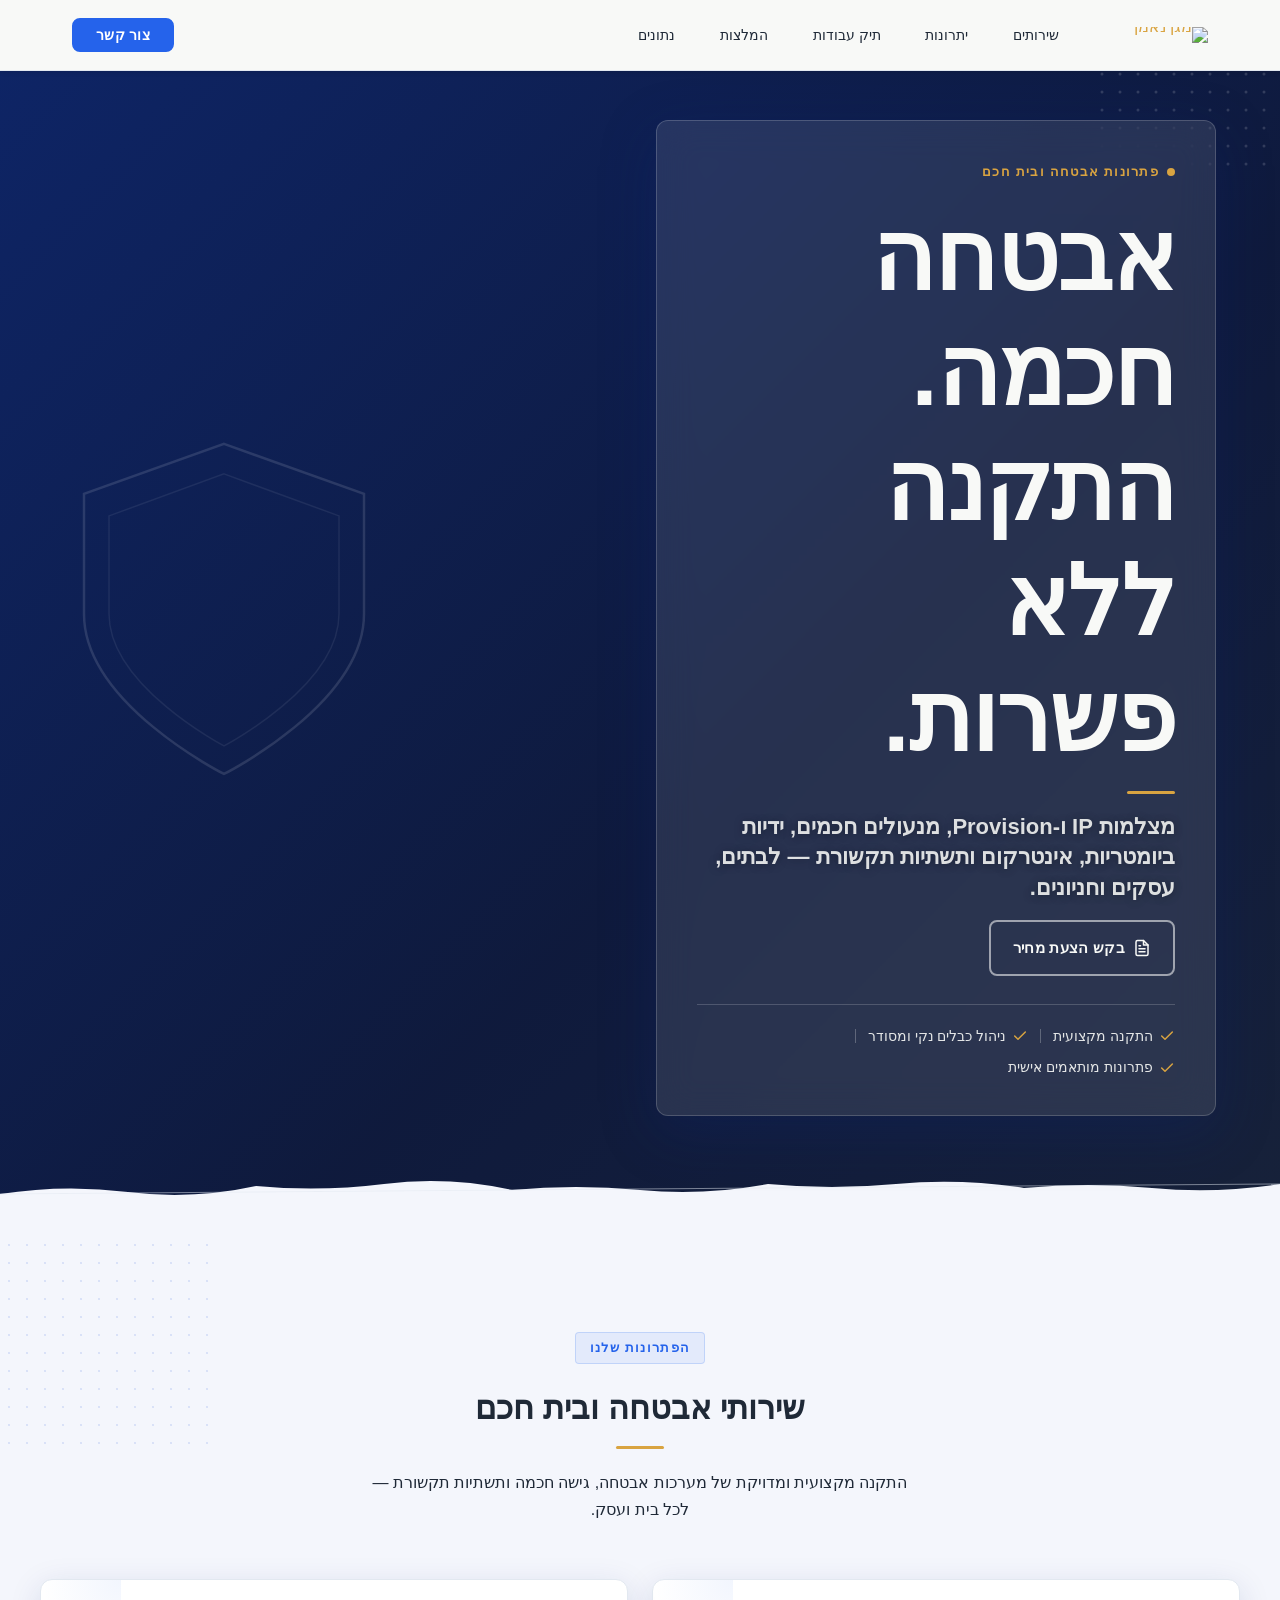
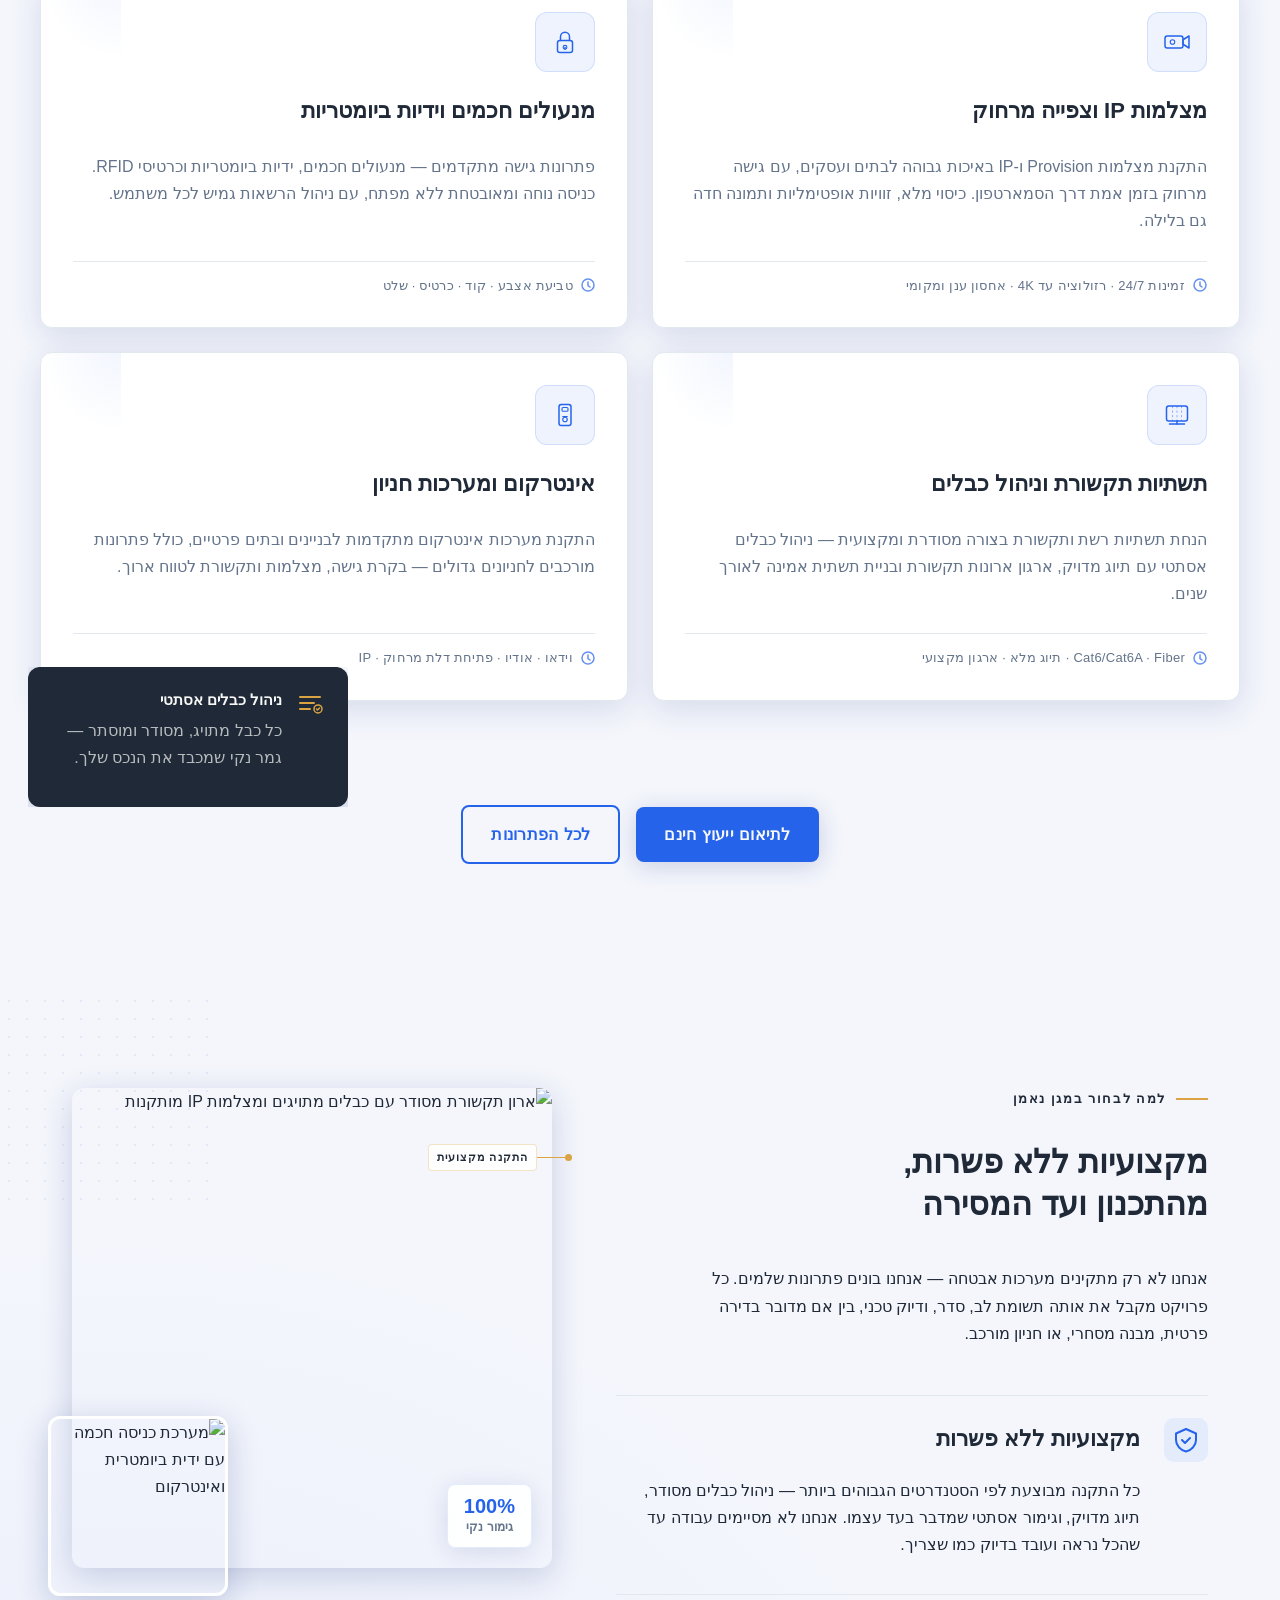
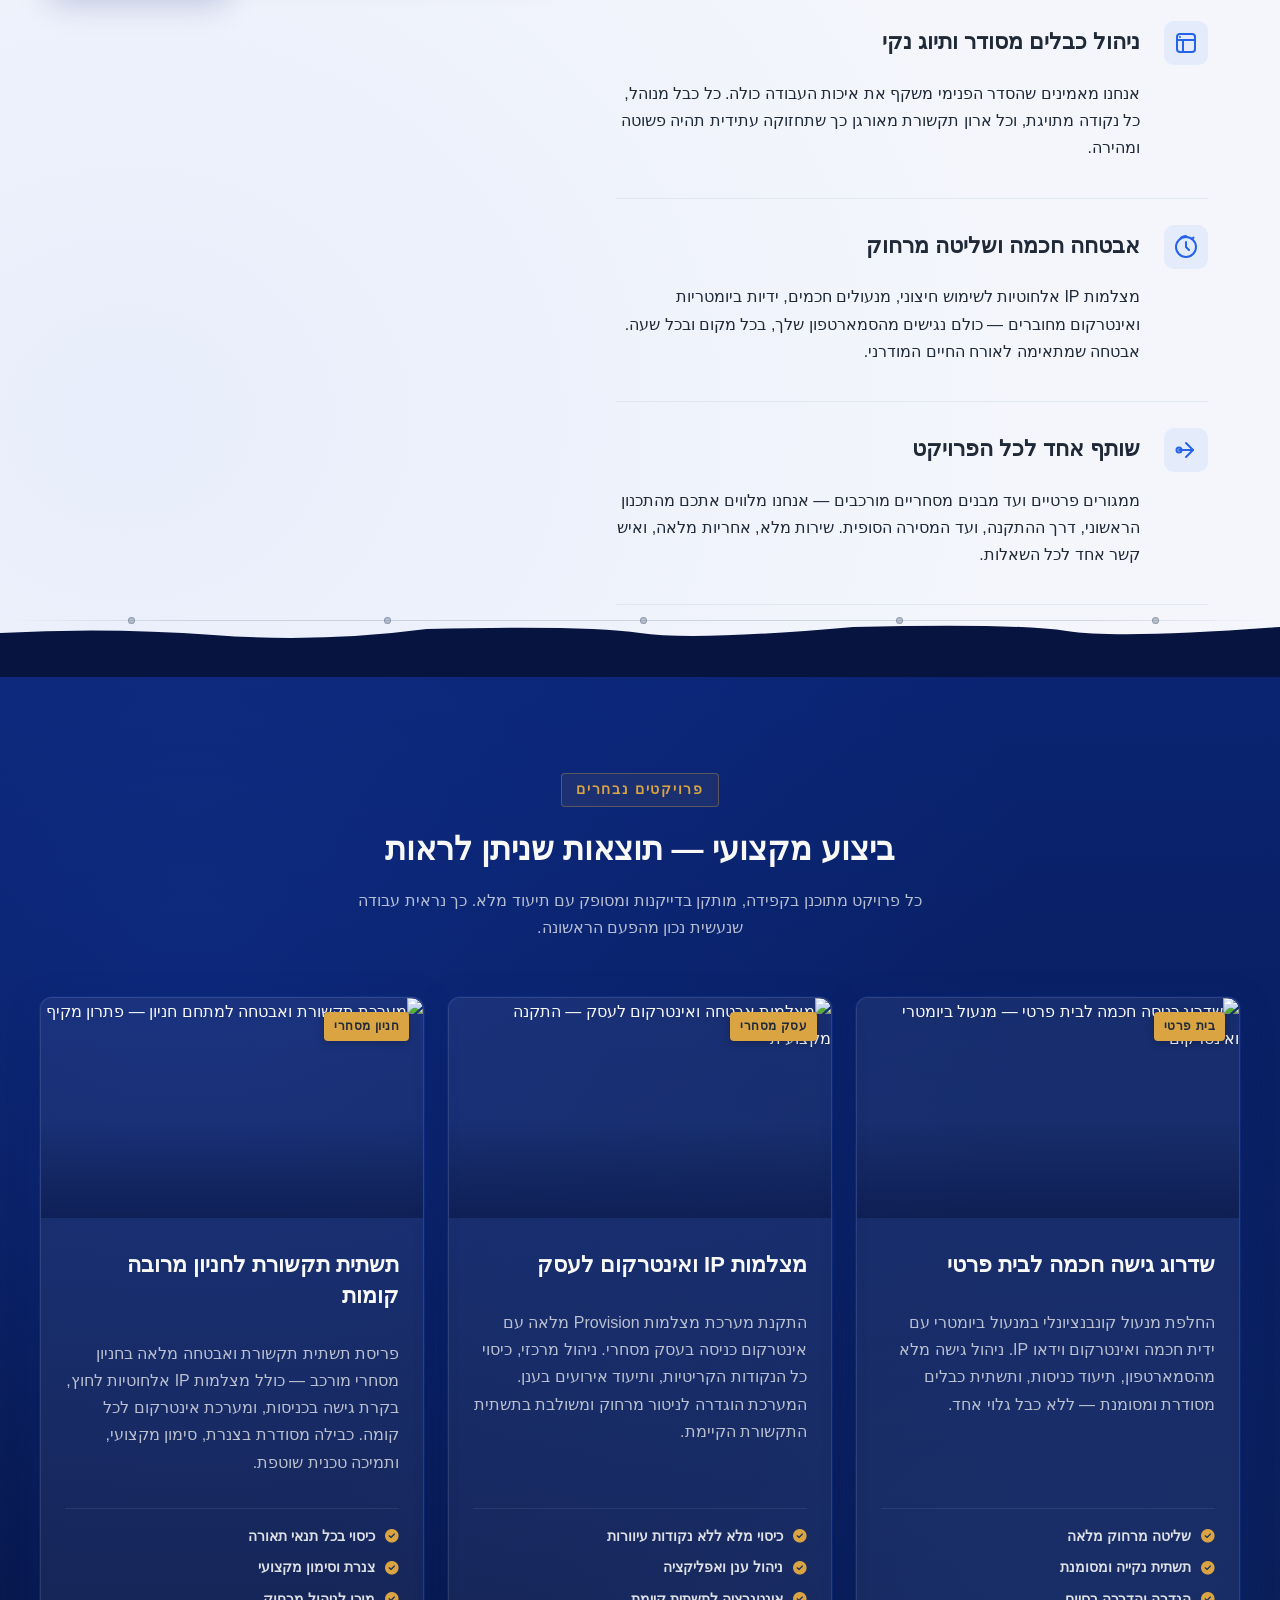
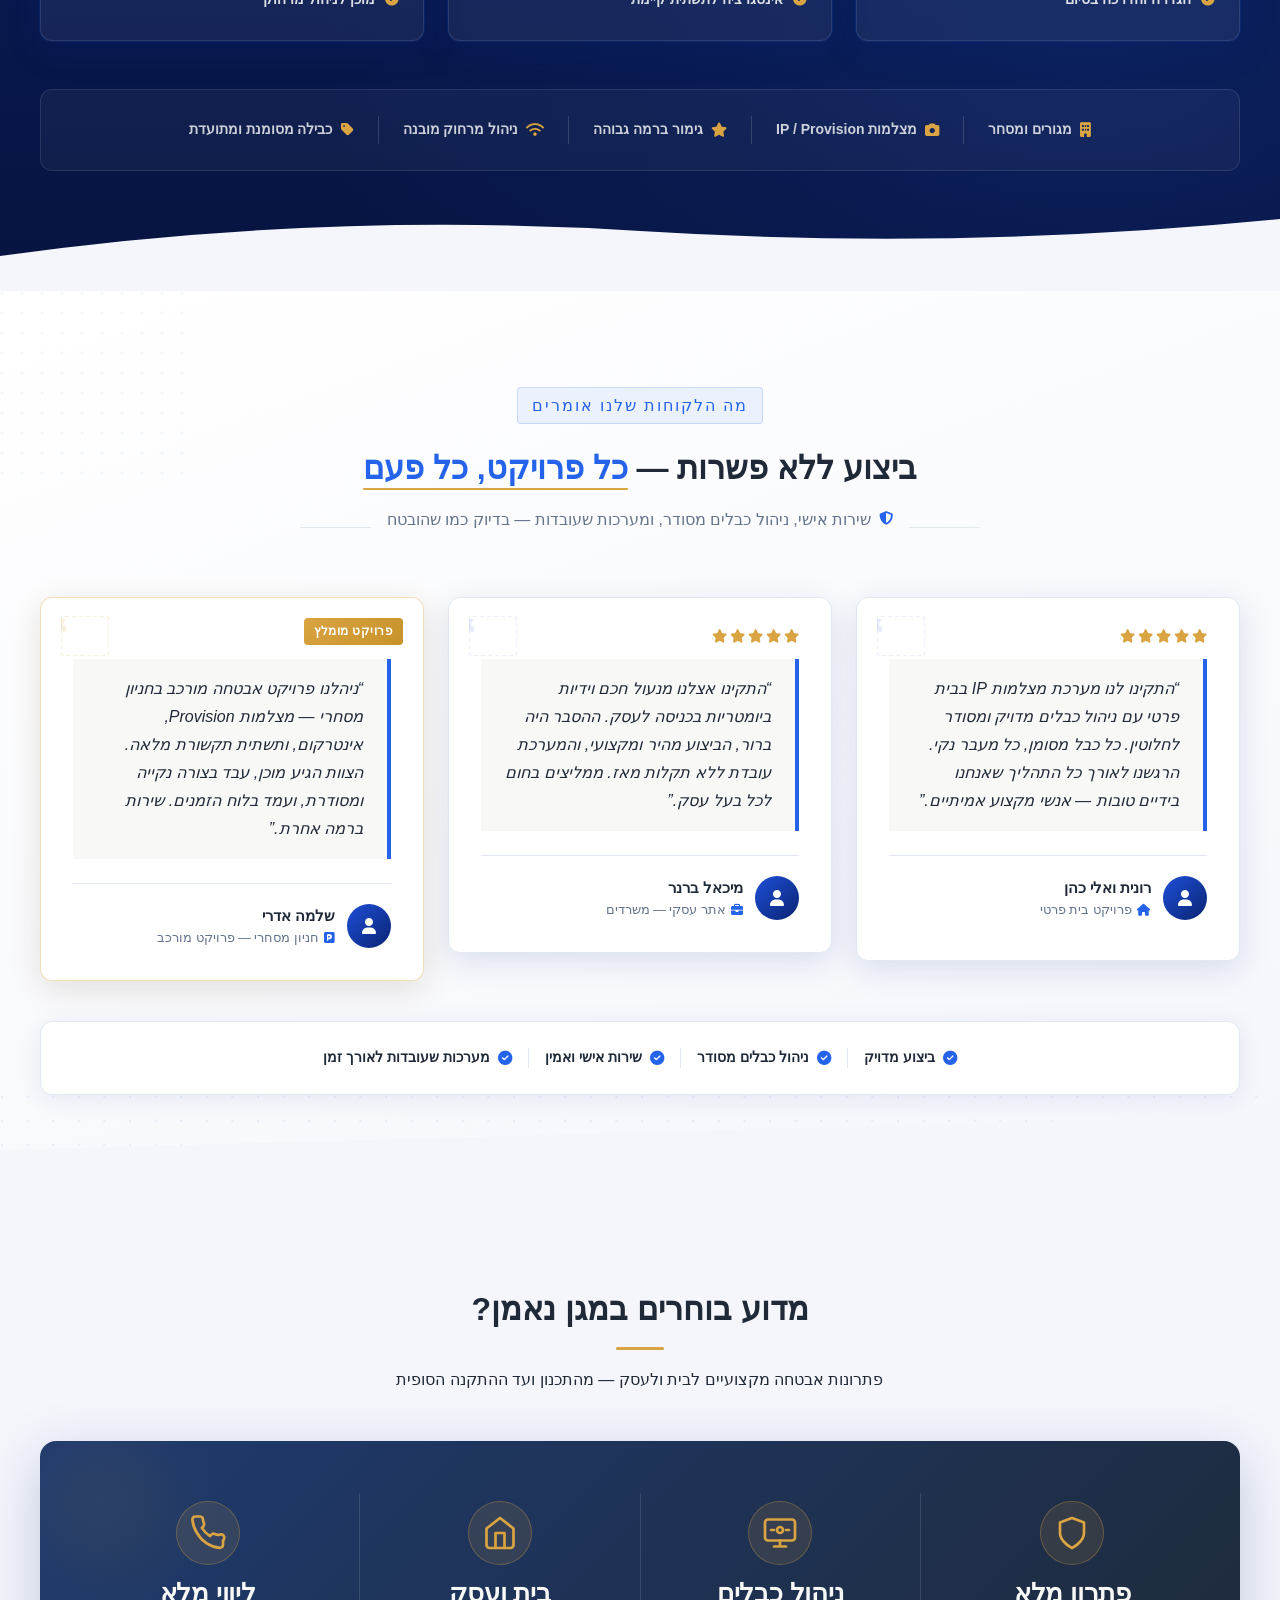
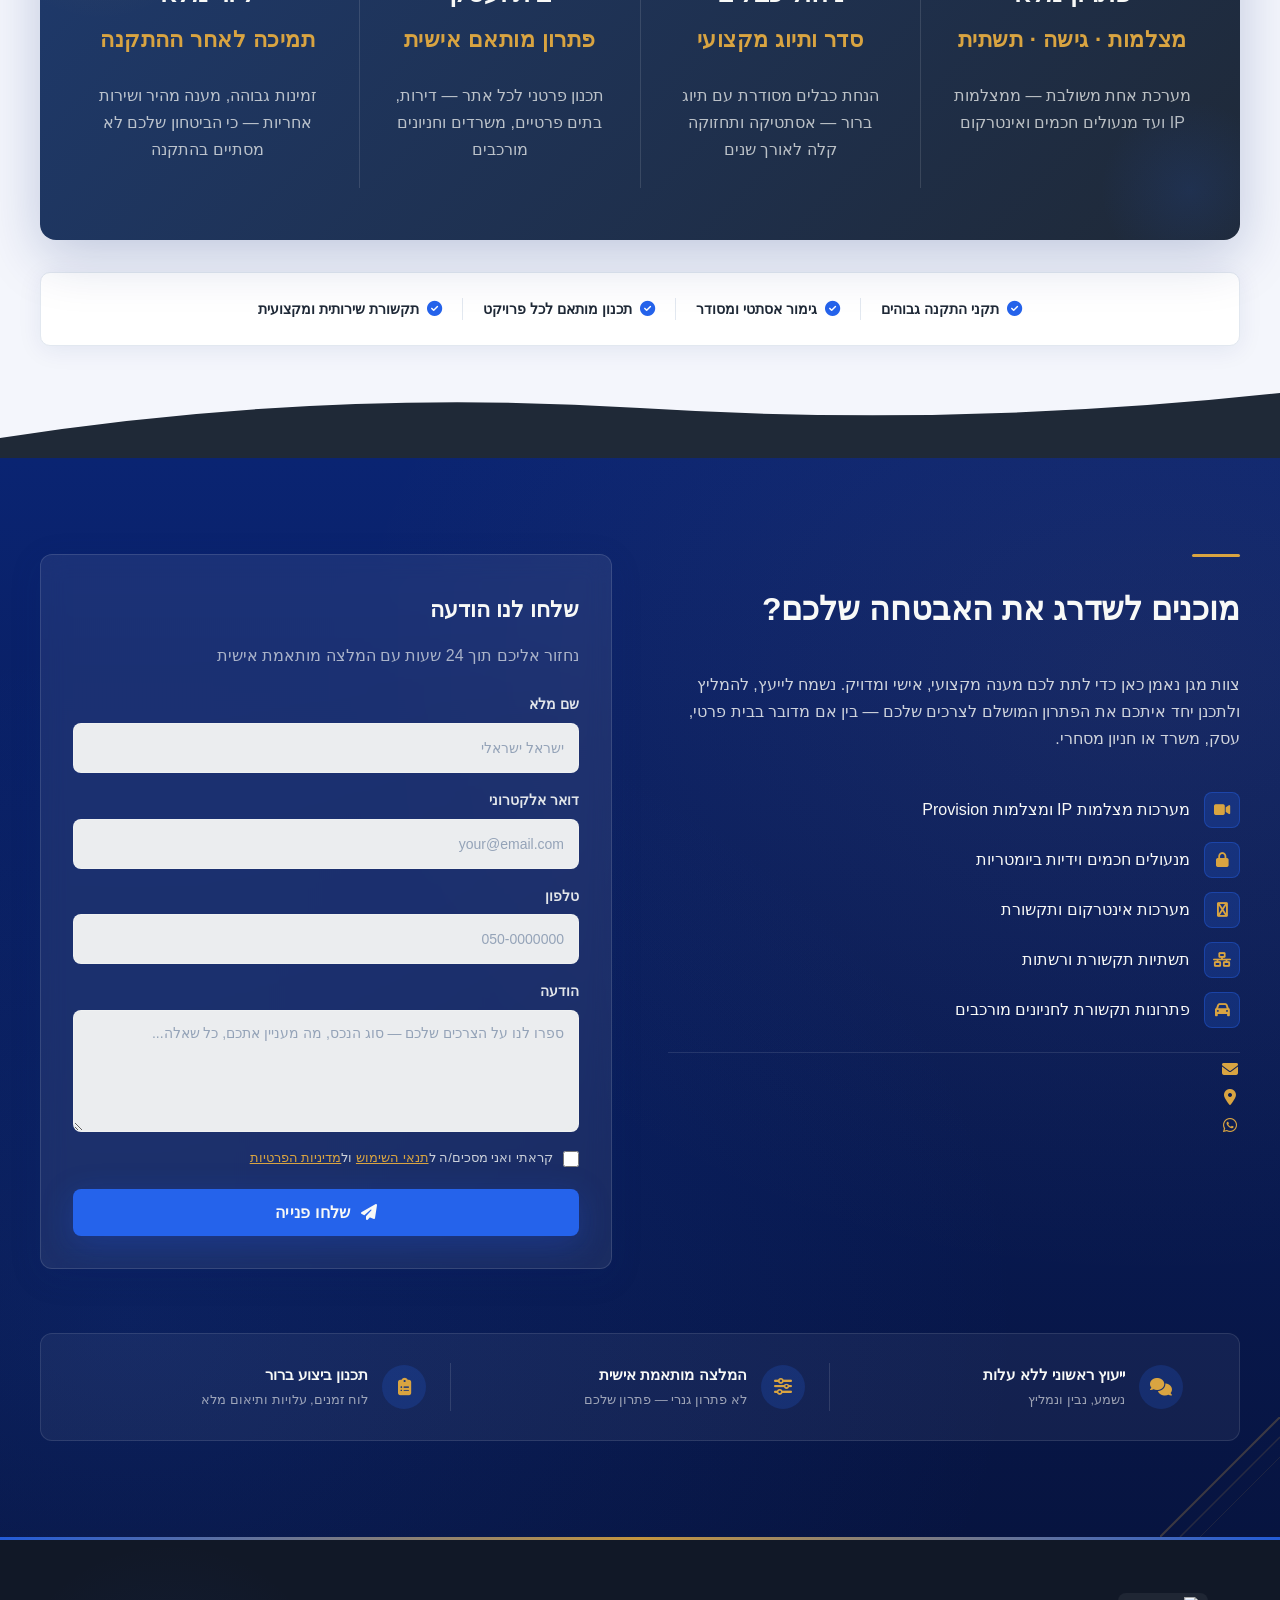
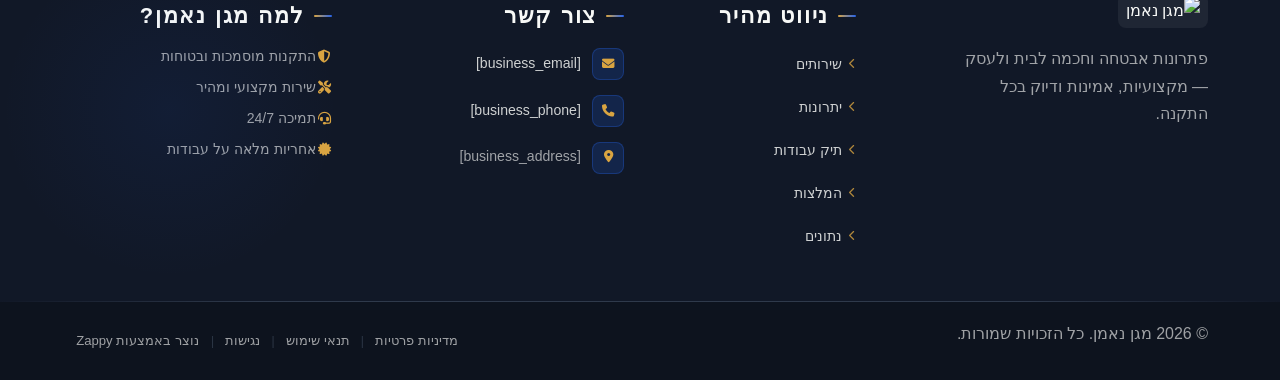
==== index.html @ 76f1b864 "Initial website commit" ====
<!DOCTYPE html>
<html lang="he" dir="rtl">
<head>
    <meta charset="UTF-8">
    <meta name="viewport" content="width=device-width, initial-scale=1.0">
    <meta name="robots" content="index, follow">
    <title>solar security cameras wireless outdoor — מגן נאמן</title>
    <meta name="description" content="Magen Ne&#39;eman (מגן נאמן) is an Israeli security and smart protection company offering high-standard installation of IP camera systems, Provision cameras, smart ">
    <meta name="keywords" content="solar security cameras wireless outdoor, best battery powered security camera, server rack cabinet for home, server racks for sale">
    
    <!-- Favicons -->
    <link rel="icon" type="image/x-icon" href="/assets/favicon.ico">
    <link rel="icon" type="image/png" sizes="16x16" href="/assets/favicon-16x16.png">
    <link rel="icon" type="image/png" sizes="32x32" href="/assets/favicon-32x32.png">
    <link rel="icon" type="image/png" sizes="48x48" href="/assets/favicon-48x48.png">
    <link rel="icon" type="image/png" sizes="192x192" href="/assets/favicon-192x192.png">
    <link rel="icon" type="image/png" sizes="512x512" href="/assets/favicon-512x512.png">
    <link rel="apple-touch-icon" href="/assets/apple-touch-icon.png">
    <!-- Zappy Analytics -->
<script>
(function() {
  'use strict';
  
  // Configuration
  var config = {
    websiteId: 'dbd2f366-e62e-4620-8531-f2699ee261d9',
    apiUrl: 'https://api.zappy5.com/api/analytics/track',
    sessionDuration: 30 * 60 * 1000, // 30 minutes
    visitorDuration: 30 * 24 * 60 * 60 * 1000, // 30 days
    trackPageViews: true,
    trackClicks: true,
    trackFormSubmissions: true
  };
  
  // Generate or retrieve persistent visitor ID (30 days)
  function getVisitorId() {
    var visitorKey = 'zappy_visitor_' + config.websiteId;
    var visitor = null;
    
    try {
      visitor = localStorage.getItem(visitorKey);
      if (visitor) {
        var visitorData = JSON.parse(visitor);
        var now = Date.now();
        
        // Check if visitor ID is still valid (30 days)
        if (now - visitorData.created < config.visitorDuration) {
          // Update last seen timestamp
          visitorData.lastSeen = now;
          localStorage.setItem(visitorKey, JSON.stringify(visitorData));
          return visitorData.id;
        }
      }
    } catch (e) {
      console.warn('Zappy Analytics: LocalStorage not available');
    }
    
    // Generate new visitor ID
    var newVisitorId = 'zv_' + Date.now() + '_' + Math.random().toString(36).substr(2, 9);
    
    try {
      localStorage.setItem(visitorKey, JSON.stringify({
        id: newVisitorId,
        created: Date.now(),
        lastSeen: Date.now()
      }));
    } catch (e) {
      // Continue without local storage
    }
    
    return newVisitorId;
  }
  
  // Generate or retrieve session ID (30 minutes)
  function getSessionId() {
    var sessionKey = 'zappy_session_' + config.websiteId;
    var session = null;
    
    try {
      session = sessionStorage.getItem(sessionKey);
      if (session) {
        var sessionData = JSON.parse(session);
        var now = Date.now();
        
        // Check if session is still valid
        if (now - sessionData.timestamp < config.sessionDuration) {
          // Update timestamp
          sessionData.timestamp = now;
          sessionStorage.setItem(sessionKey, JSON.stringify(sessionData));
          return sessionData.id;
        }
      }
    } catch (e) {
      console.warn('Zappy Analytics: SessionStorage not available');
    }
    
    // Generate new session ID
    var newSessionId = 'zs_' + Date.now() + '_' + Math.random().toString(36).substr(2, 9);
    
    try {
      sessionStorage.setItem(sessionKey, JSON.stringify({
        id: newSessionId,
        timestamp: Date.now()
      }));
    } catch (e) {
      // Continue without session storage
    }
    
    return newSessionId;
  }
  
  var visitorId = getVisitorId();
  var sessionId = getSessionId();
  
  // Track an event
  function trackEvent(eventType, data) {
    data = data || {};
    
    var eventData = {
      website_id: config.websiteId,
      event_type: eventType,
      page_path: window.location.pathname,
      referrer: document.referrer || 'direct',
      visitor_id: visitorId,
      session_id: sessionId,
      metadata: data
    };
    
    // Use sendBeacon if available (better for page unload events)
    if (navigator.sendBeacon) {
      var blob = new Blob([JSON.stringify(eventData)], { type: 'application/json' });
      navigator.sendBeacon(config.apiUrl, blob);
    } else {
      // Fallback to fetch
      fetch(config.apiUrl, {
        method: 'POST',
        headers: {
          'Content-Type': 'application/json'
        },
        body: JSON.stringify(eventData),
        keepalive: true
      }).catch(function(error) {
        console.warn('Zappy Analytics: Failed to track event', error);
      });
    }
  }
  
  // Track page view
  if (config.trackPageViews) {
    trackEvent('pageview', {
      title: document.title,
      url: window.location.href
    });
  }
  
  // Track clicks on important elements
  if (config.trackClicks) {
    document.addEventListener('click', function(e) {
      var target = e.target;
      
      // Track button clicks (counted as actions)
      if (target.tagName === 'BUTTON' || target.closest('button')) {
        var button = target.tagName === 'BUTTON' ? target : target.closest('button');
        trackEvent('click', {
          element: 'button',
          text: button.textContent.trim().substring(0, 100),
          id: button.id || null,
          class: button.className || null
        });
      }
      
      // Track link clicks (navigation - not counted as actions)
      else if (target.tagName === 'A' || target.closest('a')) {
        var link = target.tagName === 'A' ? target : target.closest('a');
        trackEvent('navigation', {
          element: 'link',
          text: link.textContent.trim().substring(0, 100),
          href: link.href,
          external: link.hostname !== window.location.hostname
        });
      }
    }, true);
  }
  
  // Track form submissions
  if (config.trackFormSubmissions) {
    document.addEventListener('submit', function(e) {
      var form = e.target;
      
      trackEvent('form_submit', {
        form_id: form.id || null,
        form_name: form.name || null,
        form_action: form.action || null,
        form_method: form.method || 'GET'
      });
    }, true);
  }
  
  // Track time on page (send on page unload)
  var pageLoadTime = Date.now();
  
  window.addEventListener('beforeunload', function() {
    var timeOnPage = Math.floor((Date.now() - pageLoadTime) / 1000); // in seconds
    
    trackEvent('page_unload', {
      time_on_page: timeOnPage,
      page_path: window.location.pathname
    });
  });
  
  // Expose tracking function globally for custom events
  window.zappyAnalytics = {
    track: trackEvent,
    getVisitorId: function() { return visitorId; },
    getSessionId: function() { return sessionId; }
  };
  
})();
</script>
<!-- End Zappy Analytics -->
    <meta property="og:title" content="solar security cameras wireless outdoor — מגן נאמן">
    <meta property="og:description" content="Magen Ne&#39;eman (מגן נאמן) is an Israeli security and smart protection company offering high-standard installation of IP camera systems, Provision cameras, smart ">
    <meta name="twitter:card" content="summary_large_image">
    <meta name="twitter:title" content="solar security cameras wireless outdoor — מגן נאמן">
    <meta name="twitter:description" content="Magen Ne&#39;eman (מגן נאמן) is an Israeli security and smart protection company offering high-standard installation of IP camera systems, Provision cameras, smart ">
    <meta property="og:type" content="website">
  <meta property="og:locale" content="he_IL">
  
  
  
  
  
  <link rel="stylesheet" href="https://cdnjs.cloudflare.com/ajax/libs/font-awesome/6.4.0/css/all.min.css">



  
    <!-- Favicons -->
    <link rel="icon" type="image/x-icon" href="/assets/favicon.ico">
    <link rel="icon" type="image/png" sizes="16x16" href="/assets/favicon-16x16.png">
    <link rel="icon" type="image/png" sizes="32x32" href="/assets/favicon-32x32.png">
    <link rel="icon" type="image/png" sizes="48x48" href="/assets/favicon-48x48.png">
    <link rel="icon" type="image/png" sizes="192x192" href="/assets/favicon-192x192.png">
    <link rel="icon" type="image/png" sizes="512x512" href="/assets/favicon-512x512.png">
    <link rel="apple-touch-icon" href="/assets/apple-touch-icon.png">
    <!-- Cookie Consent -->
    <link rel="stylesheet" href="https://cdn.jsdelivr.net/npm/vanilla-cookieconsent@3/dist/cookieconsent.css">
    <script src="https://cdn.jsdelivr.net/npm/vanilla-cookieconsent@3/dist/cookieconsent.umd.js"></script>
    <!-- Mickidum Accessibility Toolbar -->
    <script src="https://cdn.jsdelivr.net/gh/mickidum/acc_toolbar/acctoolbar/acctoolbar.min.js"></script>
    <link rel="stylesheet" href="/styles.css">

    <style id="zappy-dropdown-submenu-styles">
      /* ========== DESKTOP DROPDOWN SUBMENU STYLES ========== */
      /* Base styles for dropdown submenus - parent must be positioned */
      .nav-menu li:has(.sub-menu), nav li:has(.sub-menu), .navbar li:has(.sub-menu), #navMenu li:has(.sub-menu) { position: relative; }
      /* Submenu base - hidden by default */
      .nav-menu .sub-menu, nav .sub-menu, .navbar .sub-menu, #navMenu .sub-menu { display: block !important; position: absolute !important; top: 100%; left: 0; min-width: 220px; background: white; border-radius: 8px; box-shadow: 0 8px 25px rgba(0,0,0,0.15); padding: 8px 0; opacity: 0; visibility: hidden; transform: translateY(10px); transition: all 0.3s ease; z-index: 1000; list-style: none; pointer-events: none; }
      /* CRITICAL: Desktop hover styles to show dropdown */
      .nav-menu li:hover > .sub-menu, nav li:hover > .sub-menu, .navbar li:hover > .sub-menu, #navMenu li:hover > .sub-menu { opacity: 1 !important; visibility: visible !important; transform: translateY(0) !important; pointer-events: auto !important; }
      /* Submenu item styling */
      .sub-menu li { list-style: none; margin: 0; padding: 0; }
      .sub-menu a { display: block !important; padding: 10px 16px !important; color: var(--text-dark, #333) !important; font-weight: 500; text-decoration: none; white-space: nowrap; transition: background-color 0.2s; }
      .sub-menu .zappy-nav-child > a { padding-left: 28px !important; font-size: 0.9em !important; opacity: 0.85 !important; }
      [dir="rtl"] .sub-menu .zappy-nav-child > a, html[lang="he"] .sub-menu .zappy-nav-child > a, html[lang="ar"] .sub-menu .zappy-nav-child > a { padding-left: 10px !important; padding-right: 28px !important; }
      .sub-menu .zappy-nav-parent > a { font-weight: 600 !important; }
      .sub-menu a:hover { background-color: #f5f5f5; }
      /* RTL (Hebrew/Arabic) dropdown positioning */
      [dir="rtl"] .nav-menu .sub-menu, [dir="rtl"] nav .sub-menu, [dir="rtl"] .navbar .sub-menu, html[lang="he"] .nav-menu .sub-menu, html[lang="he"] nav .sub-menu, html[lang="he"] .navbar .sub-menu, html[lang="ar"] .nav-menu .sub-menu, html[lang="ar"] nav .sub-menu, html[lang="ar"] .navbar .sub-menu { left: auto !important; right: 0 !important; }
      /* Hide empty dropdown menus (exclude catalog sub-menus that use <a> children instead of <li>) */
      .sub-menu:empty, .sub-menu:not(:has(li:not(.zappy-hidden-menu-item))):not(:has(> a)), .sub-menu:not(:has(li)):not(:has(> a)) { display: none !important; opacity: 0 !important; visibility: hidden !important; pointer-events: none !important; }
      /* Desktop: show submenu on Menu Group hover */
      li:has(.menu-group-title):hover > .sub-menu { opacity: 1 !important; visibility: visible !important; transform: translateY(0) !important; pointer-events: auto !important; }
      /* Menu Group title styling */
      .nav-menu > li > .menu-group-title, #navMenu > li > .menu-group-title { display: inline-block; padding: 0.5rem 1rem; cursor: default; user-select: none; }
      
      /* ========== MOBILE SUBMENU STYLES ========== */
      @media (max-width: 768px) {
        .nav-menu .sub-menu, nav .sub-menu, .navbar .sub-menu, #navMenu .sub-menu { position: static !important; transform: none !important; box-shadow: none !important; background: transparent !important; max-height: 0; overflow: hidden; opacity: 0; visibility: hidden; transition: max-height 0.3s ease, opacity 0.3s ease; padding: 0 !important; border-radius: 0 !important; }
        .navbar .sub-menu.mobile-expanded, .nav-menu .sub-menu.mobile-expanded, #navMenu .sub-menu.mobile-expanded { max-height: none !important; overflow-y: visible !important; opacity: 1 !important; visibility: visible !important; padding: 8px 0 8px 16px !important; }
        [dir="rtl"] .sub-menu.mobile-expanded, html[lang="he"] .sub-menu.mobile-expanded { padding: 8px 16px 8px 0 !important; }
        /* Disable hover behavior on mobile */
        .nav-menu li:hover > .sub-menu, nav li:hover > .sub-menu, .navbar li:hover > .sub-menu, #navMenu li:hover > .sub-menu { opacity: 0; visibility: hidden; pointer-events: none; }
        .nav-menu li > .sub-menu.mobile-expanded, nav li > .sub-menu.mobile-expanded, .navbar li > .sub-menu.mobile-expanded, #navMenu li > .sub-menu.mobile-expanded { opacity: 1 !important; visibility: visible !important; pointer-events: auto !important; }
        .nav-menu li:has(.sub-menu), nav li:has(.sub-menu), .navbar li:has(.sub-menu), #navMenu li:has(.sub-menu) { display: flex !important; flex-wrap: wrap !important; align-items: center !important; position: relative !important; min-height: 44px !important; }
        .nav-menu li:has(.sub-menu) > a, nav li:has(.sub-menu) > a, .navbar li:has(.sub-menu) > a, #navMenu li:has(.sub-menu) > a { flex: 1 !important; min-width: 0 !important; }
        .nav-menu li:has(.sub-menu) > .menu-group-title, nav li:has(.sub-menu) > .menu-group-title, .navbar li:has(.sub-menu) > .menu-group-title, #navMenu li:has(.sub-menu) > .menu-group-title { flex: 1 !important; min-width: 0 !important; padding: 0 !important; line-height: inherit !important; }
        .nav-menu li:has(.sub-menu) > .sub-menu, nav li:has(.sub-menu) > .sub-menu, .navbar li:has(.sub-menu) > .sub-menu, #navMenu li:has(.sub-menu) > .sub-menu { flex-basis: 100% !important; width: 100% !important; }
        .nav-menu li:has(.sub-menu) > a [class*="chevron"], .nav-menu li:has(.sub-menu) > a [class*="arrow"], .nav-menu li:has(.sub-menu) > a .fa-chevron-down, .nav-menu li:has(.sub-menu) > a .fa-angle-down, nav li:has(.sub-menu) > a [class*="chevron"], nav li:has(.sub-menu) > a [class*="arrow"], #navMenu li:has(.sub-menu) > a [class*="chevron"], #navMenu li:has(.sub-menu) > a [class*="arrow"] { display: none !important; visibility: hidden !important; }
        .mobile-submenu-toggle { display: flex !important; align-items: center !important; justify-content: center !important; width: 44px !important; height: auto !important; background: transparent !important; border: none !important; cursor: pointer !important; color: var(--text-dark) !important; position: static !important; flex-shrink: 0 !important; align-self: stretch !important; z-index: 2 !important; padding: 0 !important; margin: 0 !important; }
        .mobile-submenu-toggle::after { content: '' !important; width: 0 !important; height: 0 !important; border-left: 6px solid transparent !important; border-right: 6px solid transparent !important; border-top: 7px solid currentColor !important; transition: transform 0.3s ease !important; }
        .mobile-submenu-toggle.expanded::after { transform: rotate(180deg) !important; }
        .sub-menu a { padding: 10px 0 !important; display: block !important; color: var(--text-dark) !important; white-space: normal !important; }
        .sub-menu .zappy-nav-child > a { padding-left: 28px !important; font-size: 0.9em !important; opacity: 0.85 !important; }
        [dir="rtl"] .sub-menu .zappy-nav-child > a, html[lang="he"] .sub-menu .zappy-nav-child > a, html[lang="ar"] .sub-menu .zappy-nav-child > a { padding-left: 0 !important; padding-right: 28px !important; }
        .sub-menu .zappy-nav-parent > a { font-weight: 600 !important; }
        .nav-menu.active, #navMenu.active { max-width: 100vw !important; overflow-x: hidden !important; box-sizing: border-box !important; }
        .navbar .sub-menu li a, nav.navbar .sub-menu li a, .zappy-products-dropdown .sub-menu a { color: var(--text-dark) !important; }
      }
      @media (min-width: 769px) { .mobile-submenu-toggle { display: none !important; } }
    </style>

    <style id="zappy-widget-visibility">
      html[dir="rtl"] .whatsapp-float { right: 20px !important; left: auto !important; }
      html[dir="ltr"] .whatsapp-float, html:not([dir]) .whatsapp-float { left: 20px !important; right: auto !important; }
      html[dir="rtl"] #mic-access-tool-general-button, html[dir="rtl"] .mic-access-tool-general-button,
      html[dir="rtl"] #mic-init-access-tool .mic-access-tool-general-button,
      html[dir="rtl"] #mic-init-access-tool #mic-access-tool-general-button,
      html[dir="rtl"] ._access-icon { left: 20px !important; right: auto !important; }
      html[dir="ltr"] #mic-access-tool-general-button, html[dir="ltr"] .mic-access-tool-general-button,
      html[dir="ltr"] #mic-init-access-tool .mic-access-tool-general-button,
      html[dir="ltr"] #mic-init-access-tool #mic-access-tool-general-button,
      html[dir="ltr"] ._access-icon,
      html:not([dir]) #mic-access-tool-general-button, html:not([dir]) .mic-access-tool-general-button,
      html:not([dir]) #mic-init-access-tool .mic-access-tool-general-button,
      html:not([dir]) #mic-init-access-tool #mic-access-tool-general-button,
      html:not([dir]) ._access-icon { right: 20px !important; left: auto !important; }
      @media (max-width: 768px) { .whatsapp-float { display: flex !important; } }
      @media (min-width: 769px) { .whatsapp-float { display: flex !important; } }
      @media (max-width: 768px) {
        #mic-access-tool-general-button, .mic-access-tool-general-button,
        #mic-init-access-tool .mic-access-tool-general-button, #mic-init-access-tool #mic-access-tool-general-button,
        ._access-icon { display: flex !important; visibility: visible !important; opacity: 1 !important; pointer-events: auto !important; }
        #mic-access-tool-box.opened-mic-access-tool, .mic-access-tool-box.opened-mic-access-tool,
        #mic-init-access-tool #mic-access-tool-box.opened-mic-access-tool {
          visibility: visible !important; opacity: 1 !important; pointer-events: auto !important;
        }
      }
      @media (min-width: 769px) {
        #mic-access-tool-general-button, .mic-access-tool-general-button,
        #mic-init-access-tool .mic-access-tool-general-button, #mic-init-access-tool #mic-access-tool-general-button,
        ._access-icon { display: flex !important; visibility: visible !important; opacity: 1 !important; pointer-events: auto !important; }
        #mic-access-tool-box.opened-mic-access-tool, .mic-access-tool-box.opened-mic-access-tool,
        #mic-init-access-tool #mic-access-tool-box.opened-mic-access-tool {
          visibility: visible !important; opacity: 1 !important; pointer-events: auto !important;
        }
      }
    </style>
</head>
<body>
<nav class="navbar" dir="rtl">
  <button class="mobile-toggle" id="mobileToggle" aria-label="Menu">
    <svg class="hamburger-icon" width="24" height="24" viewBox="0 0 24 24" fill="none">
      <path d="M3 12h18M3 6h18M3 18h18" stroke="currentColor" stroke-width="2" stroke-linecap="round"></path>
    </svg>
    <svg class="close-icon" width="24" height="24" viewBox="0 0 24 24" fill="none" style="display: none;">
      <path d="M18 6L6 18M6 6l12 12" stroke="currentColor" stroke-width="2" stroke-linecap="round"></path>
    </svg>
  </button>

  <button class="phone-header-btn" data-phone="" aria-label="Call">
    <svg width="20" height="20" viewBox="0 0 24 24" fill="currentColor">
      <path d="M22 16.92v3a2 2 0 0 1-2.18 2 19.79 19.79 0 0 1-8.63-3.07 19.5 19.5 0 0 1-6-6 19.79 19.79 0 0 1-3.07-8.67A2 2 0 0 1 4.11 2h3a2 2 0 0 1 2 1.72 12.84 12.84 0 0 0 .7 2.81 2 2 0 0 1-.45 2.11L8.09 9.91a16 16 0 0 0 6 6l1.27-1.27a2 2 0 0 1 2.11-.45 12.84 12.84 0 0 0 2.81.7A2 2 0 0 1 22 16.92z"></path>
    </svg>
  </button>

  <div class="nav-container">
    <div class="nav-right-group"><div class="nav-brand">
      <a href="/" class="logo-link"><img class="logo" src="/assets/site-----image-1.webp" alt="מגן נאמן"></a>
    </div><ul class="nav-menu" id="navMenu"><li><a href="#services">שירותים</a></li><li><a href="#benefits">יתרונות</a></li><li><a href="#showcase">תיק עבודות</a></li><li><a href="#testimonials">המלצות</a></li><li><a href="#stats">נתונים</a></li></ul></div>

    

    <div class="nav-cta-container">
      <a href="#contact" class="nav-cta-btn">צור קשר</a>
    </div>
  </div>
</nav>
<script>

// Navbar Mobile Menu Toggle and Contrast Fix
(function() {
  // Use 'load' event instead of 'DOMContentLoaded' to ensure we run AFTER all other scripts
  window.addEventListener('load', function() {
    
    // FIX MOBILE BUTTON CONTRAST
    // Detect navbar background color and apply contrasting color to mobile buttons
    const navbar = document.querySelector('.navbar, nav, header');
    if (!navbar) {
      console.log('[Navbar] Navbar element not found');
      return;
    }
    
    // DECLARE VARIABLES EARLY to avoid Temporal Dead Zone errors
    // These are used in multiple places below
    let mobileToggle = document.getElementById('mobileToggle') ||
                       document.querySelector('.mobile-toggle') ||
                       document.querySelector('.hamburger') ||
                       document.querySelector('.hamburger-menu') ||
                       document.querySelector('.menu-toggle') ||
                       document.querySelector('.burger-menu') ||
                       document.querySelector('[aria-label="Menu"]') ||
                       document.querySelector('[aria-label="תפריט"]');
    
    const phoneBtn = document.querySelector('.phone-header-btn');
    
    const computedStyle = window.getComputedStyle(navbar);
    let bgColor = computedStyle.backgroundColor;
    
    console.log('[Navbar] Initial navbar background:', bgColor);
    
    // Check if background is transparent or rgba with 0 alpha
    const isTransparent = bgColor === 'transparent' || 
                         bgColor === 'rgba(0, 0, 0, 0)' ||
                         (bgColor.startsWith('rgba') && bgColor.includes(', 0)'));
    
    if (isTransparent) {
      // Check for background-image or gradient
      const bgImage = computedStyle.backgroundImage;
      if (bgImage && bgImage !== 'none') {
        console.log('[Navbar] Navbar has background image/gradient, using dark text');
        bgColor = 'rgb(240, 240, 240)'; // Assume light background
      } else {
        // Transparent navbar - check body background
        const bodyBg = window.getComputedStyle(document.body).backgroundColor;
        console.log('[Navbar] Navbar transparent, using body background:', bodyBg);
        bgColor = bodyBg;
      }
    }
    
    // Calculate luminance to determine if background is light or dark
    const rgb = bgColor.match(/\d+/g);
    if (rgb && rgb.length >= 3) {
      const r = parseInt(rgb[0]);
      const g = parseInt(rgb[1]);
      const b = parseInt(rgb[2]);
      const luminance = (0.299 * r + 0.587 * g + 0.114 * b) / 255;
      
      // Mobile button colors are set by Claude's AI-generated CSS (same as .nav-menu a)
      // No dynamic color overrides needed - colors come from the generated navbar CSS
      console.log('[Navbar] Mobile button colors preserved from Claude CSS (luminance:', luminance.toFixed(2) + ')');
      
      // FIX ICON SIZES - Ensure SVGs are properly sized and visible
      // INJECT CRITICAL CSS TO OVERRIDE ANY CONFLICTING RULES
      const criticalCSS = document.createElement('style');
      criticalCSS.id = 'zappy-mobile-nav-fix';
      const htmlLang = document.documentElement.lang || 'en';
      const htmlDir = document.documentElement.dir || 'ltr';
      // Check both dir attribute AND lang for RTL detection
      // dir="rtl" is the most reliable indicator
      const isRTL = htmlDir === 'rtl' || htmlLang === 'he' || htmlLang === 'ar';
      
      criticalCSS.textContent = `
        /* Hide mobile buttons on desktop, show only on mobile */
        @media (min-width: 769px) {
          .mobile-toggle,
          .phone-header-btn {
            display: none !important;
          }
        }
        
        /* Show and position mobile buttons correctly on mobile */
        @media (max-width: 768px) {
          .mobile-toggle,
          .phone-header-btn {
            position: absolute !important;
            top: 0 !important;
            bottom: 0 !important;
            margin-top: auto !important;
            margin-bottom: auto !important;
            z-index: 1001 !important;
            display: flex !important;
            align-items: center !important;
            justify-content: center !important;
            width: 36px !important;
            height: 36px !important;
            border-radius: 50% !important;
            border: none !important;
            cursor: pointer !important;
            padding: 6px !important;
            background: none !important;
            color: var(--nav-text, var(--text-dark)) !important;
            touch-action: manipulation !important;
            -webkit-tap-highlight-color: transparent !important;
          }
          
          /* LTR positioning (default): hamburger LEFT, phone RIGHT */
          html:not([dir="rtl"]):not([lang="he"]):not([lang="ar"]) .mobile-toggle,
          html[dir="ltr"] .mobile-toggle {
            left: 12px !important;
            right: auto !important;
          }
          html:not([dir="rtl"]):not([lang="he"]):not([lang="ar"]) .phone-header-btn,
          html[dir="ltr"] .phone-header-btn {
            right: 12px !important;
            left: auto !important;
          }
          
          /* RTL positioning: hamburger RIGHT, phone LEFT */
          html[dir="rtl"] .mobile-toggle,
          html[lang="he"] .mobile-toggle,
          html[lang="ar"] .mobile-toggle {
            right: 12px !important;
            left: auto !important;
          }
          html[dir="rtl"] .phone-header-btn,
          html[lang="he"] .phone-header-btn,
          html[lang="ar"] .phone-header-btn {
            left: 12px !important;
            right: auto !important;
          }
          
          /* CRITICAL: Ensure nav-container has min-height on mobile */
          /* All children are positioned absolutely/fixed on mobile, so height:auto collapses to 0 */
          .nav-container {
            min-height: 70px !important;
            position: relative !important;
          }
          
          /* Ensure SVG icons are properly sized and inherit color */
          .mobile-toggle svg,
          .phone-header-btn svg {
            width: 24px !important;
            height: 24px !important;
            /* Don't force display - let JavaScript control hamburger/close toggle */
          }
          
          /* Reset nav-cta-container on mobile - remove desktop box-shadow/padding */
          /* that creates a visible ghost box when CTA button is hidden */
          .nav-cta-container {
            box-shadow: none !important;
            padding: 0 !important;
          }
          
          /* Hide nav-cta-container entirely on mobile when there's no lang-switcher */
          /* (only the CTA button is inside, and it's hidden on mobile) */
          .nav-cta-container:not(:has(.lang-switcher)) {
            display: none !important;
          }
          
          /* CRITICAL: Prevent hero image fade gradient from bleeding over headline text */
          /* The .image-fade-gradient has bottom: -30px (extends below parent) */
          /* On mobile stacked layout, this overlaps the h1 text below the image */
          .hero-image-column {
            overflow: hidden !important;
          }
          .image-fade-gradient {
            bottom: 0 !important;
          }
          
          /* Hide desktop language switcher on mobile - hamburger menu handles it */
          /* High specificity to override stored CSS */
          .lang-switcher,
          .nav-cta-container .lang-switcher,
          .nav-container .lang-switcher,
          .navbar .lang-switcher,
          .navbar .nav-cta-container .lang-switcher {
            display: none !important;
          }
        }
      `;
      
      // Remove existing fix if present and inject new one
      const existing = document.getElementById('zappy-mobile-nav-fix');
      if (existing) existing.remove();
      document.head.appendChild(criticalCSS);
      
      console.log('[Navbar] Critical CSS injected for mobile nav positioning');
      
      // ONLY apply inline positioning styles on mobile viewport
      // On desktop, the CSS handles hiding these buttons with display: none
      // Inline styles were breaking desktop layout by overriding CSS
      const isMobileViewport = window.innerWidth <= 768;
      
      if (mobileToggle) {
        // Icon sizing applies to all viewports for consistency
        const hamburgerIcon = mobileToggle.querySelector('.hamburger-icon');
        const closeIcon = mobileToggle.querySelector('.close-icon');
        
        if (hamburgerIcon) {
          hamburgerIcon.style.setProperty('width', '24px', 'important');
          hamburgerIcon.style.setProperty('height', '24px', 'important');
          hamburgerIcon.style.setProperty('display', 'block', 'important'); // Show hamburger by default
        }
        if (closeIcon) {
          closeIcon.style.setProperty('width', '24px', 'important');
          closeIcon.style.setProperty('height', '24px', 'important');
          closeIcon.style.setProperty('display', 'none', 'important'); // Hide close icon by default
        }
        
        // ONLY set positioning inline styles on mobile
        if (isMobileViewport) {
          mobileToggle.style.setProperty('position', 'absolute', 'important');
          mobileToggle.style.setProperty('top', '0', 'important');
          mobileToggle.style.setProperty('bottom', '0', 'important');
          mobileToggle.style.setProperty('margin-top', 'auto', 'important');
          mobileToggle.style.setProperty('margin-bottom', 'auto', 'important');
          mobileToggle.style.setProperty('z-index', '1001', 'important');
          
          // Clear any inline left/right so CSS can take over based on html[dir]
          mobileToggle.style.removeProperty('left');
          mobileToggle.style.removeProperty('right');
          
          console.log('[Navbar] Mobile toggle positioning applied (mobile viewport)');
        } else {
          // On desktop, clear any positioning styles to let CSS handle it
          mobileToggle.style.removeProperty('position');
          mobileToggle.style.removeProperty('top');
          mobileToggle.style.removeProperty('transform');
          mobileToggle.style.removeProperty('z-index');
          mobileToggle.style.removeProperty('left');
          mobileToggle.style.removeProperty('right');
          console.log('[Navbar] Desktop viewport - cleared mobile toggle inline positioning');
        }
      }
      
      if (phoneBtn) {
        // Icon sizing applies to all viewports
        const phoneIcon = phoneBtn.querySelector('svg');
        if (phoneIcon) {
          phoneIcon.style.width = '24px';
          phoneIcon.style.height = '24px';
          phoneIcon.setAttribute('width', '24');
          phoneIcon.setAttribute('height', '24');
        }
        
        // ONLY set positioning inline styles on mobile
        if (isMobileViewport) {
          phoneBtn.style.setProperty('position', 'absolute', 'important');
          phoneBtn.style.setProperty('top', '0', 'important');
          phoneBtn.style.setProperty('bottom', '0', 'important');
          phoneBtn.style.setProperty('margin-top', 'auto', 'important');
          phoneBtn.style.setProperty('margin-bottom', 'auto', 'important');
          phoneBtn.style.setProperty('z-index', '1001', 'important');
          
          // Clear any inline left/right so CSS can take over based on html[dir]
          phoneBtn.style.removeProperty('left');
          phoneBtn.style.removeProperty('right');
          
          console.log('[Navbar] Phone button positioning applied (mobile viewport)');
        } else {
          // On desktop, clear any positioning styles to let CSS handle it
          phoneBtn.style.removeProperty('position');
          phoneBtn.style.removeProperty('top');
          phoneBtn.style.removeProperty('transform');
          phoneBtn.style.removeProperty('z-index');
          phoneBtn.style.removeProperty('left');
          phoneBtn.style.removeProperty('right');
          console.log('[Navbar] Desktop viewport - cleared phone button inline positioning');
        }
      }
    } else {
      console.log('[Navbar] Could not parse background color:', bgColor);
    }
    
    // MOBILE MENU TOGGLE
    // Re-query in case DOM changed (mobileToggle already declared at top of function)
    mobileToggle = document.getElementById('mobileToggle') ||
                   document.querySelector('.mobile-toggle') ||
                   document.querySelector('.hamburger') ||
                   document.querySelector('.hamburger-menu') ||
                   document.querySelector('.menu-toggle') ||
                   document.querySelector('.burger-menu') ||
                   document.querySelector('[aria-label="Menu"]') ||
                   document.querySelector('[aria-label="תפריט"]');
    
    // EXPANDED SEARCH: Find nav menu by ID or class
    const navMenu = document.getElementById('navMenu') ||
                  document.querySelector('.nav-menu') ||
                  document.querySelector('.nav-links') ||
                  document.querySelector('nav ul:not(.submenu)');
    
    if (!mobileToggle || !navMenu) {
      console.log('[Navbar] Mobile toggle or menu not found:', { toggle: !!mobileToggle, menu: !!navMenu });
      return;
    }
    
    // Ensure navMenu has ID for CSS targeting
    if (!navMenu.id) {
      navMenu.id = 'navMenu';
    }
    
    console.log('[Navbar] Initializing mobile menu...');
    
    // Remove any existing event listeners by cloning the button
    const newToggle = mobileToggle.cloneNode(true);
    mobileToggle.parentNode.replaceChild(newToggle, mobileToggle);
    
    // Toggle menu handler (shared by click and touchend)
    function handleToggle(e) {
      e.preventDefault();
      e.stopPropagation();
      
      const hamburgerIcon = newToggle.querySelector('.hamburger-icon');
      const closeIcon = newToggle.querySelector('.close-icon');
      const isActive = navMenu.classList.contains('active');
      
      if (isActive) {
        // Close menu
        navMenu.classList.remove('active');
        if (hamburgerIcon) hamburgerIcon.style.setProperty('display', 'block', 'important');
        if (closeIcon) closeIcon.style.setProperty('display', 'none', 'important');
        document.body.style.overflow = '';
        console.log('[Navbar] Menu closed');
      } else {
        // Open menu
        navMenu.classList.add('active');
        if (hamburgerIcon) hamburgerIcon.style.setProperty('display', 'none', 'important');
        if (closeIcon) closeIcon.style.setProperty('display', 'block', 'important');
        document.body.style.overflow = 'hidden';
        console.log('[Navbar] Menu opened');
      }
    }
    
    // Use click for desktop/emulation and touchend as iOS Safari fallback.
    // Prevent double-fire with a timestamp guard.
    var lastToggleTime = 0;
    function guardedToggle(e) {
      var now = Date.now();
      if (now - lastToggleTime < 300) return;
      lastToggleTime = now;
      handleToggle(e);
    }
    
    newToggle.addEventListener('click', guardedToggle);
    newToggle.addEventListener('touchend', guardedToggle);
    
    // Close menu when clicking nav links (but NOT dropdown toggles)
    const navLinks = navMenu.querySelectorAll('a');
    navLinks.forEach(function(link) {
      link.addEventListener('click', function() {
        // Don't close if it's a dropdown child (unless it's a real navigation link)
        if (this.getAttribute('href') === '#') return;
        
        const hamburgerIcon = newToggle.querySelector('.hamburger-icon');
        const closeIcon = newToggle.querySelector('.close-icon');
        
        navMenu.classList.remove('active');
        if (hamburgerIcon) hamburgerIcon.style.setProperty('display', 'block', 'important');
        if (closeIcon) closeIcon.style.setProperty('display', 'none', 'important');
        document.body.style.overflow = '';
        console.log('[Navbar] Menu closed (link clicked)');
      });
    });
    
    // DROPDOWN MENU TOGGLE (for mobile and touch devices)
    var dropdownToggles = navMenu.querySelectorAll('.dropdown-toggle');
    dropdownToggles.forEach(function(toggle) {
      toggle.addEventListener('click', function(e) {
        e.preventDefault();
        e.stopPropagation();
        var parent = this.closest('.nav-dropdown');
        if (!parent) return;
        
        // Close other open dropdowns at the same level
        var siblings = parent.parentNode.querySelectorAll('.nav-dropdown.open');
        siblings.forEach(function(sib) {
          if (sib !== parent) sib.classList.remove('open');
        });
        
        parent.classList.toggle('open');
        console.log('[Navbar] Dropdown toggled:', parent.classList.contains('open') ? 'open' : 'closed');
      });
    });
    
    // Close dropdowns when clicking outside
    document.addEventListener('click', function(e) {
      if (!e.target.closest('.nav-dropdown')) {
        var openDropdowns = document.querySelectorAll('.nav-dropdown.open');
        openDropdowns.forEach(function(dd) { dd.classList.remove('open'); });
      }
    });
    
    console.log('[Navbar] Dropdown handlers initialized for ' + dropdownToggles.length + ' dropdowns');
    
    // Phone button functionality (phoneBtn already declared at top of function)
    if (phoneBtn) {
      phoneBtn.addEventListener('click', function() {
        // Get phone number from placeholder in page or use default
        const phoneLinks = document.querySelectorAll('a[href^="tel:"]');
        const phoneNumber = phoneLinks.length > 0 
          ? phoneLinks[0].getAttribute('href').replace('tel:', '')
          : '[business_phone]';
        
        window.location.href = 'tel:' + phoneNumber;
        console.log('[Navbar] Phone button clicked');
      });
    }
    
    console.log('[Navbar] Mobile menu initialized successfully');
    
    // WhatsApp button visibility is now controlled via CSS (siteSettings).
    // No JS-based desktop hiding — the button is visible on both mobile and desktop by default.
  });
})();

</script>
  
  <main>
    <section data-band-index="0" class="index-hero-section" data-layout-spec="בית-hero" dir="rtl" data-hero-type="fullscreen-scrim">
  <!-- Background Image -->
  <div class="index-hero-bg">
    <img data-hero-bg="true" data-placeholder="index-hero-image-1" data-context="Bright, professional Israeli smart home security installation scene: a modern clean residential entrance hallway with a sleek IP camera mounted on the wall, a biometric smart lock on the door, and neat cable management with labeled wires. The space is well-lit, contemporary, and conveys precision craftsmanship. Warm white walls, subtle tech details, professional installation quality." width="1200" height="700" src="/assets/site-index-hero-image-1.webp" alt="התקנת מצלמות IP ומנעולים חכמים בבית מגורים מודרני — מגן נאמן">
  </div>

  <!-- Scrim Overlay -->
  <div class="index-hero-scrim" aria-hidden="true"></div>

  <!-- Shield Watermark Decoration -->
  <div class="index-hero-shield-watermark" aria-hidden="true">
    <svg data-no-icon-edit="true" aria-hidden="true" viewBox="0 0 320 360" fill="none" xmlns="http://www.w3.org/2000/svg" width="320" height="360">
      <path d="M160 10 L300 60 L300 180 C300 270 160 340 160 340 C160 340 20 270 20 180 L20 60 Z" stroke="white" stroke-width="2.5" fill="none" opacity="0.12"></path>
      <path d="M160 40 L275 82 L275 180 C275 252 160 312 160 312 C160 312 45 252 45 180 L45 82 Z" stroke="white" stroke-width="1.5" fill="none" opacity="0.07"></path>
    </svg>
  </div>

  <!-- Dot Grid Decoration -->
  <div class="index-hero-dotgrid" aria-hidden="true">
    <svg data-no-icon-edit="true" aria-hidden="true" viewBox="0 0 180 180" xmlns="http://www.w3.org/2000/svg" width="180" height="180">
      <defs>
        <pattern id="heroDotsPattern" x="0" y="0" width="18" height="18" patternUnits="userSpaceOnUse">
          <circle cx="2" cy="2" r="1.5" fill="white" opacity="0.25"></circle>
        </pattern>
      </defs>
      <rect width="180" height="180" fill="url(#heroDotsPattern)"></rect>
    </svg>
  </div>

  <!-- Content Container -->
  <div class="index-hero-container">
    <div class="index-hero-card">
      <!-- Label -->
      <div class="index-hero-label">
        <span class="index-hero-label-dot" aria-hidden="true"></span>
        <span>פתרונות אבטחה ובית חכם</span>
      </div>

      <!-- H1 -->
      <h1 class="index-hero-h1">אבטחה חכמה.<br>התקנה ללא פשרות.</h1>

      <!-- Amber micro-divider -->
      <div class="index-hero-amber-rule" aria-hidden="true"></div>

      <!-- Supporting Subtitle -->
      <h3 class="index-hero-subtitle">מצלמות IP ו-Provision, מנעולים חכמים, ידיות ביומטריות, אינטרקום ותשתיות תקשורת — לבתים, עסקים וחניונים.</h3>

      <!-- CTA Buttons -->
      <div class="index-hero-ctas">
        
        <a href="#contact" class="index-hero-btn-quote">
          <svg data-element-type="icon" data-icon-type="svg" width="18" height="18" viewBox="0 0 24 24" fill="none" stroke="currentColor" stroke-width="2" stroke-linecap="round" stroke-linejoin="round" aria-hidden="true"><path d="M14 2H6a2 2 0 0 0-2 2v16a2 2 0 0 0 2 2h12a2 2 0 0 0 2-2V8z"></path><polyline points="14 2 14 8 20 8"></polyline><line x1="16" y1="13" x2="8" y2="13"></line><line x1="16" y1="17" x2="8" y2="17"></line><polyline points="10 9 9 9 8 9"></polyline></svg>
          <span>בקש הצעת מחיר</span>
        </a>
      </div>

      <!-- Trust Strip -->
      <div class="index-hero-trust-strip">
        <div class="index-hero-trust-rule" aria-hidden="true"></div>
        <div class="index-hero-trust-items">
          <div class="index-hero-trust-item">
            <svg data-element-type="icon" data-icon-type="svg" width="16" height="16" viewBox="0 0 24 24" fill="none" stroke="currentColor" stroke-width="2.2" stroke-linecap="round" stroke-linejoin="round" aria-hidden="true"><polyline points="20 6 9 17 4 12"></polyline></svg>
            <span>התקנה מקצועית</span>
          </div>
          <div class="index-hero-trust-sep" aria-hidden="true"></div>
          <div class="index-hero-trust-item">
            <svg data-element-type="icon" data-icon-type="svg" width="16" height="16" viewBox="0 0 24 24" fill="none" stroke="currentColor" stroke-width="2.2" stroke-linecap="round" stroke-linejoin="round" aria-hidden="true"><polyline points="20 6 9 17 4 12"></polyline></svg>
            <span>ניהול כבלים נקי ומסודר</span>
          </div>
          <div class="index-hero-trust-sep" aria-hidden="true"></div>
          <div class="index-hero-trust-item">
            <svg data-element-type="icon" data-icon-type="svg" width="16" height="16" viewBox="0 0 24 24" fill="none" stroke="currentColor" stroke-width="2.2" stroke-linecap="round" stroke-linejoin="round" aria-hidden="true"><polyline points="20 6 9 17 4 12"></polyline></svg>
            <span>פתרונות מותאמים אישית</span>
          </div>
        </div>
      </div>
    </div>
  </div>

  <!-- Bottom Divider -->
  <div class="index-hero-divider-wrapper">
    <svg data-no-icon-edit="true" aria-hidden="true" viewBox="0 0 1200 80" preserveAspectRatio="none" xmlns="http://www.w3.org/2000/svg">
      <path d="M0,80 L0,38 Q60,28 120,36 T240,30 Q300,36 360,28 T480,34 Q540,28 600,34 T720,28 Q780,34 840,28 T960,32 Q1020,26 1080,32 T1200,28 L1200,80 Z" fill="#F4F6FC"></path>
      <line x1="0" y1="38" x2="1200" y2="28" stroke="#E2E8F0" stroke-width="1" opacity="0.5"></line>
    </svg>
  </div>
</section>

<section data-band-index="1" id="services" class="index-services-section" data-layout-spec="בית-services" dir="rtl">
  <!-- Dot grid decoration -->
  <div class="iss-dot-grid" aria-hidden="true"></div>

  <div class="iss-container">
    <!-- Section Header -->
    <div class="iss-header">
      <span class="iss-eyebrow">הפתרונות שלנו</span>
      <h2 class="iss-title">שירותי אבטחה ובית חכם</h2>
      <div class="iss-title-accent" aria-hidden="true"></div>
      <p class="iss-subtitle">התקנה מקצועית ומדויקת של מערכות אבטחה, גישה חכמה ותשתיות תקשורת — לכל בית ועסק.</p>
    </div>

    <!-- Grid wrapper with callout panel -->
    <div class="iss-grid-wrapper">
      <div class="iss-grid">

        <!-- Card 1: IP Cameras -->
        <article class="iss-card">
          <div class="iss-card-icon-wrap">
            <svg class="iss-card-icon" data-element-type="icon" data-icon-type="svg" width="40" height="40" viewBox="0 0 40 40" fill="none" xmlns="http://www.w3.org/2000/svg" aria-hidden="true">
              <rect x="4" y="12" width="24" height="16" rx="3" stroke="currentColor" stroke-width="2" fill="none"></rect>
              <path d="M28 17l8-5v16l-8-5V17z" stroke="currentColor" stroke-width="2" fill="none" stroke-linejoin="round"></path>
              <circle cx="14" cy="20" r="3" stroke="currentColor" stroke-width="1.5" fill="none"></circle>
            </svg>
          </div>
          <div class="iss-card-body">
            <h3 class="iss-card-title">מצלמות IP וצפייה מרחוק</h3>
            <p class="iss-card-desc">התקנת מצלמות Provision ו-IP באיכות גבוהה לבתים ועסקים, עם גישה מרחוק בזמן אמת דרך הסמארטפון. כיסוי מלא, זוויות אופטימליות ותמונה חדה גם בלילה.</p>
            <div class="iss-card-spec">
              <svg width="14" height="14" viewBox="0 0 14 14" fill="none" aria-hidden="true" data-no-icon-edit="true"><circle cx="7" cy="7" r="6" stroke="currentColor" stroke-width="1.5"></circle><path d="M7 4v3.5l2 1.5" stroke="currentColor" stroke-width="1.5" stroke-linecap="round"></path></svg>
              <span>זמינות 24/7 · רזולוציה עד 4K · אחסון ענן ומקומי</span>
            </div>
          </div>
        </article>

        <!-- Card 2: Smart Locks -->
        <article class="iss-card">
          <div class="iss-card-icon-wrap">
            <svg class="iss-card-icon" data-element-type="icon" data-icon-type="svg" width="40" height="40" viewBox="0 0 40 40" fill="none" xmlns="http://www.w3.org/2000/svg" aria-hidden="true">
              <rect x="10" y="18" width="20" height="16" rx="3" stroke="currentColor" stroke-width="2" fill="none"></rect>
              <path d="M14 18v-5a6 6 0 0112 0v5" stroke="currentColor" stroke-width="2" stroke-linecap="round" fill="none"></path>
              <circle cx="20" cy="27" r="2.5" stroke="currentColor" stroke-width="1.5" fill="none"></circle>
              <path d="M20 27v3" stroke="currentColor" stroke-width="1.5" stroke-linecap="round"></path>
            </svg>
          </div>
          <div class="iss-card-body">
            <h3 class="iss-card-title">מנעולים חכמים וידיות ביומטריות</h3>
            <p class="iss-card-desc">פתרונות גישה מתקדמים — מנעולים חכמים, ידיות ביומטריות וכרטיסי RFID. כניסה נוחה ומאובטחת ללא מפתח, עם ניהול הרשאות גמיש לכל משתמש.</p>
            <div class="iss-card-spec">
              <svg width="14" height="14" viewBox="0 0 14 14" fill="none" aria-hidden="true" data-no-icon-edit="true"><circle cx="7" cy="7" r="6" stroke="currentColor" stroke-width="1.5"></circle><path d="M7 4v3.5l2 1.5" stroke="currentColor" stroke-width="1.5" stroke-linecap="round"></path></svg>
              <span>טביעת אצבע · קוד · כרטיס · שלט</span>
            </div>
          </div>
        </article>

        <!-- Card 3: Communication Infrastructure -->
        <article class="iss-card">
          <div class="iss-card-icon-wrap">
            <svg class="iss-card-icon" data-element-type="icon" data-icon-type="svg" width="40" height="40" viewBox="0 0 40 40" fill="none" xmlns="http://www.w3.org/2000/svg" aria-hidden="true">
              <rect x="6" y="8" width="28" height="20" rx="3" stroke="currentColor" stroke-width="2" fill="none"></rect>
              <path d="M14 8v20M20 8v20M26 8v20" stroke="currentColor" stroke-width="1.2" stroke-dasharray="3 3" opacity=".5"></path>
              <path d="M10 32h20" stroke="currentColor" stroke-width="2" stroke-linecap="round"></path>
              <path d="M20 28v4" stroke="currentColor" stroke-width="2" stroke-linecap="round"></path>
            </svg>
          </div>
          <div class="iss-card-body">
            <h3 class="iss-card-title">תשתיות תקשורת וניהול כבלים</h3>
            <p class="iss-card-desc">הנחת תשתיות רשת ותקשורת בצורה מסודרת ומקצועית — ניהול כבלים אסתטי עם תיוג מדויק, ארגון ארונות תקשורת ובניית תשתית אמינה לאורך שנים.</p>
            <div class="iss-card-spec">
              <svg width="14" height="14" viewBox="0 0 14 14" fill="none" aria-hidden="true" data-no-icon-edit="true"><circle cx="7" cy="7" r="6" stroke="currentColor" stroke-width="1.5"></circle><path d="M7 4v3.5l2 1.5" stroke="currentColor" stroke-width="1.5" stroke-linecap="round"></path></svg>
              <span>Cat6/Cat6A · Fiber · תיוג מלא · ארגון מקצועי</span>
            </div>
          </div>
        </article>

        <!-- Card 4: Intercom & Parking -->
        <article class="iss-card">
          <div class="iss-card-icon-wrap">
            <svg class="iss-card-icon" data-element-type="icon" data-icon-type="svg" width="40" height="40" viewBox="0 0 40 40" fill="none" xmlns="http://www.w3.org/2000/svg" aria-hidden="true">
              <rect x="12" y="6" width="16" height="28" rx="3" stroke="currentColor" stroke-width="2" fill="none"></rect>
              <circle cx="20" cy="26" r="3" stroke="currentColor" stroke-width="1.5" fill="none"></circle>
              <rect x="16" y="10" width="8" height="5" rx="1.5" stroke="currentColor" stroke-width="1.5" fill="none"></rect>
              <path d="M17 22h6" stroke="currentColor" stroke-width="1.5" stroke-linecap="round"></path>
            </svg>
          </div>
          <div class="iss-card-body">
            <h3 class="iss-card-title">אינטרקום ומערכות חניון</h3>
            <p class="iss-card-desc">התקנת מערכות אינטרקום מתקדמות לבניינים ובתים פרטיים, כולל פתרונות מורכבים לחניונים גדולים — בקרת גישה, מצלמות ותקשורת לטווח ארוך.</p>
            <div class="iss-card-spec">
              <svg width="14" height="14" viewBox="0 0 14 14" fill="none" aria-hidden="true" data-no-icon-edit="true"><circle cx="7" cy="7" r="6" stroke="currentColor" stroke-width="1.5"></circle><path d="M7 4v3.5l2 1.5" stroke="currentColor" stroke-width="1.5" stroke-linecap="round"></path></svg>
              <span>וידאו · אודיו · פתיחת דלת מרחוק · IP</span>
            </div>
          </div>
        </article>

      </div><!-- /iss-grid -->

      <!-- Offset callout panel -->
      <aside class="iss-callout-panel" aria-label="הערת ניהול כבלים">
        <div class="iss-callout-inner">
          <svg class="iss-callout-icon" data-element-type="icon" data-icon-type="svg" width="28" height="28" viewBox="0 0 28 28" fill="none" xmlns="http://www.w3.org/2000/svg" aria-hidden="true">
            <path d="M4 8h20M4 14h14M4 20h10" stroke="currentColor" stroke-width="2" stroke-linecap="round"></path>
            <circle cx="22" cy="20" r="4" stroke="currentColor" stroke-width="1.5" fill="none"></circle>
            <path d="M20.5 20l1 1 2-2" stroke="currentColor" stroke-width="1.5" stroke-linecap="round" stroke-linejoin="round"></path>
          </svg>
          <div>
            <strong class="iss-callout-title">ניהול כבלים אסתטי</strong>
            <p class="iss-callout-text">כל כבל מתויג, מסודר ומוסתר — גמר נקי שמכבד את הנכס שלך.</p>
          </div>
        </div>
      </aside>

    </div><!-- /iss-grid-wrapper -->

    <!-- Bottom CTA -->
    <div class="iss-cta-row">
      <a href="#contact" class="iss-btn-primary">לתיאום ייעוץ חינם</a>
      <a href="#contact" class="iss-btn-secondary">לכל הפתרונות</a>
    </div>
  </div>

  <!-- Bottom divider: notch pattern -->
  <div class="iss-divider-wrapper">
    <svg data-no-icon-edit="true" aria-hidden="true" viewBox="0 0 1200 64" preserveAspectRatio="none" xmlns="http://www.w3.org/2000/svg">
      <path d="M0,64 L0,32 L60,32 L80,16 L100,32 L200,32 L220,16 L240,32 L340,32 L360,16 L380,32 L480,32 L500,16 L520,32 L620,32 L640,16 L660,32 L760,32 L780,16 L800,32 L900,32 L920,16 L940,32 L1040,32 L1060,16 L1080,32 L1200,32 L1200,64 Z" fill="#F4F6FC"></path>
    </svg>
  </div>
</section>

<section data-band-index="2" class="index-benefits-section" data-layout-spec="בית-benefits" dir="rtl">
  <!-- Dot grid decorative motif -->
  <div class="ibs-dot-grid" aria-hidden="true"></div>

  <div class="ibs-container">
    <!-- START column: content -->
    <div class="ibs-content-col">
      <div class="ibs-eyebrow">
        <span class="ibs-eyebrow-line"></span>
        <span class="ibs-eyebrow-text">למה לבחור במגן נאמן</span>
      </div>
      <h2 class="ibs-heading">מקצועיות ללא פשרות,<br>מהתכנון ועד המסירה</h2>
      <p class="ibs-intro">אנחנו לא רק מתקינים מערכות אבטחה — אנחנו בונים פתרונות שלמים. כל פרויקט מקבל את אותה תשומת לב, סדר, ודיוק טכני, בין אם מדובר בדירה פרטית, מבנה מסחרי, או חניון מורכב.</p>

      <ul class="ibs-benefits-list">
        <li class="ibs-benefit-row">
          <div class="ibs-icon-wrap">
            <svg data-element-type="icon" data-icon-type="svg" width="28" height="28" viewBox="0 0 28 28" fill="none" xmlns="http://www.w3.org/2000/svg" aria-hidden="true">
              <path d="M14 3L4 7.5V14c0 5.25 4.2 10.15 10 11.5C19.8 24.15 24 19.25 24 14V7.5L14 3Z" stroke="currentColor" stroke-width="2" stroke-linejoin="round"></path>
              <path d="M10 14l3 3 5-5" stroke="currentColor" stroke-width="2" stroke-linecap="round" stroke-linejoin="round"></path>
            </svg>
          </div>
          <div class="ibs-benefit-content">
            <h3 class="ibs-benefit-title">מקצועיות ללא פשרות</h3>
            <p class="ibs-benefit-desc">כל התקנה מבוצעת לפי הסטנדרטים הגבוהים ביותר — ניהול כבלים מסודר, תיוג מדויק, וגימור אסתטי שמדבר בעד עצמו. אנחנו לא מסיימים עבודה עד שהכל נראה ועובד בדיוק כמו שצריך.</p>
          </div>
        </li>

        <li class="ibs-benefit-row">
          <div class="ibs-icon-wrap">
            <svg data-element-type="icon" data-icon-type="svg" width="28" height="28" viewBox="0 0 28 28" fill="none" xmlns="http://www.w3.org/2000/svg" aria-hidden="true">
              <rect x="5" y="5" width="18" height="18" rx="3" stroke="currentColor" stroke-width="2"></rect>
              <path d="M5 11h18" stroke="currentColor" stroke-width="2"></path>
              <path d="M11 11v12" stroke="currentColor" stroke-width="2"></path>
              <circle cx="8" cy="8" r="1" fill="currentColor"></circle>
            </svg>
          </div>
          <div class="ibs-benefit-content">
            <h3 class="ibs-benefit-title">ניהול כבלים מסודר ותיוג נקי</h3>
            <p class="ibs-benefit-desc">אנחנו מאמינים שהסדר הפנימי משקף את איכות העבודה כולה. כל כבל מנוהל, כל נקודה מתויגת, וכל ארון תקשורת מאורגן כך שתחזוקה עתידית תהיה פשוטה ומהירה.</p>
          </div>
        </li>

        <li class="ibs-benefit-row">
          <div class="ibs-icon-wrap">
            <svg data-element-type="icon" data-icon-type="svg" width="28" height="28" viewBox="0 0 28 28" fill="none" xmlns="http://www.w3.org/2000/svg" aria-hidden="true">
              <circle cx="14" cy="14" r="10" stroke="currentColor" stroke-width="2"></circle>
              <path d="M14 9v5l3 3" stroke="currentColor" stroke-width="2" stroke-linecap="round"></path>
              <path d="M9 4.5C10.5 3.5 12.2 3 14 3" stroke="currentColor" stroke-width="2" stroke-linecap="round"></path>
              <path d="M20 6l1.5-1.5" stroke="currentColor" stroke-width="2" stroke-linecap="round"></path>
            </svg>
          </div>
          <div class="ibs-benefit-content">
            <h3 class="ibs-benefit-title">אבטחה חכמה ושליטה מרחוק</h3>
            <p class="ibs-benefit-desc">מצלמות IP אלחוטיות לשימוש חיצוני, מנעולים חכמים, ידיות ביומטריות ואינטרקום מחוברים — כולם נגישים מהסמארטפון שלך, בכל מקום ובכל שעה. אבטחה שמתאימה לאורח החיים המודרני.</p>
          </div>
        </li>

        <li class="ibs-benefit-row">
          <div class="ibs-icon-wrap">
            <svg data-element-type="icon" data-icon-type="svg" width="28" height="28" viewBox="0 0 28 28" fill="none" xmlns="http://www.w3.org/2000/svg" aria-hidden="true">
              <path d="M7 14h14" stroke="currentColor" stroke-width="2" stroke-linecap="round"></path>
              <path d="M14 7l7 7-7 7" stroke="currentColor" stroke-width="2" stroke-linecap="round" stroke-linejoin="round"></path>
              <circle cx="7" cy="14" r="2.5" stroke="currentColor" stroke-width="2"></circle>
            </svg>
          </div>
          <div class="ibs-benefit-content">
            <h3 class="ibs-benefit-title">שותף אחד לכל הפרויקט</h3>
            <p class="ibs-benefit-desc">ממגורים פרטיים ועד מבנים מסחריים מורכבים — אנחנו מלווים אתכם מהתכנון הראשוני, דרך ההתקנה, ועד המסירה הסופית. שירות מלא, אחריות מלאה, ואיש קשר אחד לכל השאלות.</p>
          </div>
        </li>
      </ul>
    </div>

    <!-- END column: imagery -->
    <div class="ibs-imagery-col">
      <div class="ibs-img-main-wrap">
        <img data-placeholder="index-benefits-image-1" data-context="A professional security installation rack cabinet with neatly organized IP cameras, labeled network cables, structured cabling, patch panels, and switches — clean, architectural, bright studio lighting, editorial technical photography style, Israeli security company installation" width="560" height="680" src="/assets/site-index-benefits-image-1.webp" alt="ארון תקשורת מסודר עם כבלים מתויגים ומצלמות IP מותקנות" class="ibs-img-main">
        <div class="ibs-img-badge">
          <span class="ibs-badge-number">100%</span>
          <span class="ibs-badge-label">גימור נקי</span>
        </div>
      </div>
      <div class="ibs-img-secondary-wrap">
        <img data-placeholder="index-benefits-image-2" data-context="A modern smart home entry system with a biometric handle, intercom panel, and keypad mounted on a clean white wall — precision installation, architectural photography, bright natural light, Israeli smart home security" width="240" height="240" src="/assets/site-index-benefits-image-2.webp" alt="מערכת כניסה חכמה עם ידית ביומטרית ואינטרקום" class="ibs-img-secondary">
      </div>
      <!-- Blueprint spec accent -->
      <div class="ibs-spec-tag" aria-hidden="true">
        <span class="ibs-spec-dot"></span>
        <span class="ibs-spec-line-h"></span>
        <span class="ibs-spec-label">התקנה מקצועית</span>
      </div>
    </div>
  </div>

  <!-- Bottom divider: gradient fade with measurement line -->
  <div class="ibs-divider-wrapper" aria-hidden="true">
    <div class="ibs-measure-line">
      <span class="ibs-measure-dot ibs-md-start"></span>
      <span class="ibs-measure-dot ibs-md-q1"></span>
      <span class="ibs-measure-dot ibs-md-mid"></span>
      <span class="ibs-measure-dot ibs-md-q3"></span>
      <span class="ibs-measure-dot ibs-md-end"></span>
    </div>
    <svg data-no-icon-edit="true" aria-hidden="true" viewBox="0 0 1200 72" preserveAspectRatio="none" xmlns="http://www.w3.org/2000/svg">
      <defs>
        <linearGradient id="ibs-fade-grad" x1="0" y1="0" x2="0" y2="1">
          <stop offset="0%" stop-color="#F4F6FC" stop-opacity="0"></stop>
          <stop offset="100%" stop-color="#1F2937" stop-opacity="1"></stop>
        </linearGradient>
      </defs>
      <path d="M0,72 L0,28 Q100,22 200,30 T400,24 Q550,20 600,28 T800,22 Q950,18 1000,26 T1200,22 L1200,72 Z" fill="#071440"></path>
    </svg>
  </div>
</section>

<section data-band-index="3" id="showcase" class="index-showcase-section" data-layout-spec="בית-showcase" dir="rtl">
  <div class="showcase-container">

    <!-- Section Header -->
    <div class="showcase-header">
      <span class="showcase-eyebrow">פרויקטים נבחרים</span>
      <h2 class="showcase-title">ביצוע מקצועי — תוצאות שניתן לראות</h2>
      <p class="showcase-subtitle">כל פרויקט מתוכנן בקפידה, מותקן בדייקנות ומסופק עם תיעוד מלא. כך נראית עבודה שנעשית נכון מהפעם הראשונה.</p>
    </div>

    <!-- Project Cards Grid -->
    <div class="showcase-grid">

      <!-- Card 1: Private Home Smart Access -->
      <article class="showcase-card">
        <div class="showcase-card-image-wrap">
          <img data-placeholder="index-showcase-image-1" data-context="Modern Israeli residential entrance with a sleek biometric smart lock and video intercom panel installed on a white wall next to a wooden front door. Clean cable management, no visible wires. Professional security installation, bright natural lighting, high-end finish." width="600" height="360" src="/assets/site-index-showcase-image-1.webp" alt="שדרוג כניסה חכמה לבית פרטי — מנעול ביומטרי ואינטרקום">
          <div class="showcase-card-badge">בית פרטי</div>
        </div>
        <div class="showcase-card-body">
          <h3 class="showcase-card-title">שדרוג גישה חכמה לבית פרטי</h3>
          <p class="showcase-card-desc">החלפת מנעול קונבנציונלי במנעול ביומטרי עם ידית חכמה ואינטרקום וידאו IP. ניהול גישה מלא מהסמארטפון, תיעוד כניסות, ותשתית כבלים מסודרת ומסומנת — ללא כבל גלוי אחד.</p>
          <ul class="showcase-card-outcomes">
            <li><i class="fa-solid fa-circle-check"></i> שליטה מרחוק מלאה</li>
            <li><i class="fa-solid fa-circle-check"></i> תשתית נקייה ומסומנת</li>
            <li><i class="fa-solid fa-circle-check"></i> הגדרה והדרכה בסיום</li>
          </ul>
        </div>
      </article>

      <!-- Card 2: Business Camera & Intercom -->
      <article class="showcase-card">
        <div class="showcase-card-image-wrap">
          <img data-placeholder="index-showcase-image-2" data-context="Commercial office building lobby or storefront in Israel with multiple Provision IP security cameras installed on ceiling and walls, plus a professional intercom system at the entrance. Organized server rack visible in background, clean professional installation, modern business environment, bright interior lighting." width="600" height="360" src="/assets/site-index-showcase-image-2.webp" alt="מצלמות אבטחה ואינטרקום לעסק — התקנה מקצועית">
          <div class="showcase-card-badge">עסק מסחרי</div>
        </div>
        <div class="showcase-card-body">
          <h3 class="showcase-card-title">מצלמות IP ואינטרקום לעסק</h3>
          <p class="showcase-card-desc">התקנת מערכת מצלמות Provision מלאה עם אינטרקום כניסה בעסק מסחרי. ניהול מרכזי, כיסוי כל הנקודות הקריטיות, ותיעוד אירועים בענן. המערכת הוגדרה לניטור מרחוק ומשולבת בתשתית התקשורת הקיימת.</p>
          <ul class="showcase-card-outcomes">
            <li><i class="fa-solid fa-circle-check"></i> כיסוי מלא ללא נקודות עיוורות</li>
            <li><i class="fa-solid fa-circle-check"></i> ניהול ענן ואפליקציה</li>
            <li><i class="fa-solid fa-circle-check"></i> אינטגרציה לתשתית קיימת</li>
          </ul>
        </div>
      </article>

      <!-- Card 3: Parking Facility Communication -->
      <article class="showcase-card">
        <div class="showcase-card-image-wrap">
          <img data-placeholder="index-showcase-image-3" data-context="Underground parking facility in Israel with professional IP camera system and communication infrastructure installed. Visible structured cabling in conduits along ceiling, access control panel at entrance barrier, clean labeled cable management, professional security installation in a large commercial parking garage with good lighting." width="600" height="360" src="/assets/site-index-showcase-image-3.webp" alt="מערכת תקשורת ואבטחה למתחם חניון — פתרון מקיף">
          <div class="showcase-card-badge">חניון מסחרי</div>
        </div>
        <div class="showcase-card-body">
          <h3 class="showcase-card-title">תשתית תקשורת לחניון מרובה קומות</h3>
          <p class="showcase-card-desc">פריסת תשתית תקשורת ואבטחה מלאה בחניון מסחרי מורכב — כולל מצלמות IP אלחוטיות לחוץ, בקרת גישה בכניסות, ומערכת אינטרקום לכל קומה. כבילה מסודרת בצנרת, סימון מקצועי, ותמיכה טכנית שוטפת.</p>
          <ul class="showcase-card-outcomes">
            <li><i class="fa-solid fa-circle-check"></i> כיסוי בכל תנאי תאורה</li>
            <li><i class="fa-solid fa-circle-check"></i> צנרת וסימון מקצועי</li>
            <li><i class="fa-solid fa-circle-check"></i> מוכן לניהול מרחוק</li>
          </ul>
        </div>
      </article>

    </div>
    <!-- END showcase-grid -->

    <!-- Specification Badges Strip -->
    <div class="showcase-spec-strip">
      <div class="spec-badge">
        <i class="fa-solid fa-building"></i>
        <span>מגורים ומסחר</span>
      </div>
      <div class="spec-divider"></div>
      <div class="spec-badge">
        <i class="fa-solid fa-camera"></i>
        <span>מצלמות IP / Provision</span>
      </div>
      <div class="spec-divider"></div>
      <div class="spec-badge">
        <i class="fa-solid fa-star"></i>
        <span>גימור ברמה גבוהה</span>
      </div>
      <div class="spec-divider"></div>
      <div class="spec-badge">
        <i class="fa-solid fa-wifi"></i>
        <span>ניהול מרחוק מובנה</span>
      </div>
      <div class="spec-divider"></div>
      <div class="spec-badge">
        <i class="fa-solid fa-tag"></i>
        <span>כבילה מסומנת ומתועדת</span>
      </div>
    </div>

  </div>

  <!-- Bottom Curved Divider: dark → light (bg-light) -->
  <div class="showcase-divider-wrapper">
    <svg data-no-icon-edit="true" aria-hidden="true" viewBox="0 0 1200 90" preserveAspectRatio="none" xmlns="http://www.w3.org/2000/svg">
      <path d="M0,90 L0,55 Q300,10 600,30 Q900,50 1200,18 L1200,90 Z" fill="#F4F6FC"></path>
    </svg>
  </div>

</section>

<section data-band-index="4" class="index-testimonials-section" data-layout-spec="בית-testimonials" dir="rtl">
  <!-- Decorative dot-grid background -->
  <svg class="its-dot-grid" aria-hidden="true" data-no-icon-edit="true" xmlns="http://www.w3.org/2000/svg" width="200" height="200">
    <defs>
      <pattern id="itsDotPattern" x="0" y="0" width="20" height="20" patternUnits="userSpaceOnUse">
        <circle cx="2" cy="2" r="1.5" fill="#1E4FD8" fill-opacity="0.07"></circle>
      </pattern>
    </defs>
    <rect width="200" height="200" fill="url(#itsDotPattern)"></rect>
  </svg>

  <div class="its-container">
    <!-- Section Header -->
    <div class="its-header">
      <p class="its-eyebrow">מה הלקוחות שלנו אומרים</p>
      <h2 class="its-title">ביצוע ללא פשרות — <span class="its-title-accent">כל פרויקט, כל פעם</span></h2>
      <div class="its-reassurance-bar">
        <span class="its-reassurance-divider"></span>
        <p class="its-reassurance-text">
          <i class="fas fa-shield-alt" aria-hidden="true"></i>
          שירות אישי, ניהול כבלים מסודר, ומערכות שעובדות — בדיוק כמו שהובטח
        </p>
        <span class="its-reassurance-divider"></span>
      </div>
    </div>

    <!-- Testimonials Grid -->
    <div class="its-grid">

      <!-- Card 1 -->
      <article class="its-card its-card--tall">
        <div class="its-quote-mark" aria-hidden="true">
          <svg data-no-icon-edit="true" aria-hidden="true" width="48" height="40" viewBox="0 0 48 40" fill="none" xmlns="http://www.w3.org/2000/svg">
            <rect x="0" y="0" width="48" height="40" rx="4" fill="none" stroke="#1E4FD8" stroke-width="1" stroke-dasharray="4 3" opacity="0.18"></rect>
            <text x="8" y="34" font-size="44" font-family="Georgia, serif" fill="#1E4FD8" fill-opacity="0.12" font-weight="700">“</text>
          </svg>
        </div>
        <div class="its-stars" aria-label="דירוג 5 כוכבים">
          <i class="fas fa-star" aria-hidden="true"></i>
          <i class="fas fa-star" aria-hidden="true"></i>
          <i class="fas fa-star" aria-hidden="true"></i>
          <i class="fas fa-star" aria-hidden="true"></i>
          <i class="fas fa-star" aria-hidden="true"></i>
        </div>
        <blockquote class="its-quote">
          “התקינו לנו מערכת מצלמות IP בבית פרטי עם ניהול כבלים מדויק ומסודר לחלוטין. כל כבל מסומן, כל מעבר נקי. הרגשנו לאורך כל התהליך שאנחנו בידיים טובות — אנשי מקצוע אמיתיים.”
        </blockquote>
        <footer class="its-client">
          <div class="its-client-avatar">
            <i class="fas fa-user" aria-hidden="true"></i>
          </div>
          <div class="its-client-info">
            <strong class="its-client-name">רונית ואלי כהן</strong>
            <span class="its-client-type">
              <i class="fas fa-home" aria-hidden="true"></i>
              פרויקט בית פרטי
            </span>
          </div>
        </footer>
      </article>

      <!-- Card 2 -->
      <article class="its-card">
        <div class="its-quote-mark" aria-hidden="true">
          <svg data-no-icon-edit="true" aria-hidden="true" width="48" height="40" viewBox="0 0 48 40" fill="none" xmlns="http://www.w3.org/2000/svg">
            <rect x="0" y="0" width="48" height="40" rx="4" fill="none" stroke="#1E4FD8" stroke-width="1" stroke-dasharray="4 3" opacity="0.18"></rect>
            <text x="8" y="34" font-size="44" font-family="Georgia, serif" fill="#1E4FD8" fill-opacity="0.12" font-weight="700">“</text>
          </svg>
        </div>
        <div class="its-stars" aria-label="דירוג 5 כוכבים">
          <i class="fas fa-star" aria-hidden="true"></i>
          <i class="fas fa-star" aria-hidden="true"></i>
          <i class="fas fa-star" aria-hidden="true"></i>
          <i class="fas fa-star" aria-hidden="true"></i>
          <i class="fas fa-star" aria-hidden="true"></i>
        </div>
        <blockquote class="its-quote">
          “התקינו אצלנו מנעול חכם וידיות ביומטריות בכניסה לעסק. ההסבר היה ברור, הביצוע מהיר ומקצועי, והמערכת עובדת ללא תקלות מאז. ממליצים בחום לכל בעל עסק.”
        </blockquote>
        <footer class="its-client">
          <div class="its-client-avatar">
            <i class="fas fa-user" aria-hidden="true"></i>
          </div>
          <div class="its-client-info">
            <strong class="its-client-name">מיכאל ברנר</strong>
            <span class="its-client-type">
              <i class="fas fa-briefcase" aria-hidden="true"></i>
              אתר עסקי — משרדים
            </span>
          </div>
        </footer>
      </article>

      <!-- Card 3 -->
      <article class="its-card its-card--accent">
        <div class="its-quote-mark" aria-hidden="true">
          <svg data-no-icon-edit="true" aria-hidden="true" width="48" height="40" viewBox="0 0 48 40" fill="none" xmlns="http://www.w3.org/2000/svg">
            <rect x="0" y="0" width="48" height="40" rx="4" fill="none" stroke="#D9A441" stroke-width="1" stroke-dasharray="4 3" opacity="0.35"></rect>
            <text x="8" y="34" font-size="44" font-family="Georgia, serif" fill="#D9A441" fill-opacity="0.18" font-weight="700">“</text>
          </svg>
        </div>
        <div class="its-stars" aria-label="דירוג 5 כוכבים">
          <i class="fas fa-star" aria-hidden="true"></i>
          <i class="fas fa-star" aria-hidden="true"></i>
          <i class="fas fa-star" aria-hidden="true"></i>
          <i class="fas fa-star" aria-hidden="true"></i>
          <i class="fas fa-star" aria-hidden="true"></i>
        </div>
        <blockquote class="its-quote">
          “ניהלנו פרויקט אבטחה מורכב בחניון מסחרי — מצלמות Provision, אינטרקום, ותשתית תקשורת מלאה. הצוות הגיע מוכן, עבד בצורה נקייה ומסודרת, ועמד בלוח הזמנים. שירות ברמה אחרת.”
        </blockquote>
        <footer class="its-client">
          <div class="its-client-avatar">
            <i class="fas fa-user" aria-hidden="true"></i>
          </div>
          <div class="its-client-info">
            <strong class="its-client-name">שלמה אדרי</strong>
            <span class="its-client-type">
              <i class="fas fa-parking" aria-hidden="true"></i>
              חניון מסחרי — פרויקט מורכב
            </span>
          </div>
        </footer>
        <div class="its-accent-badge">פרויקט מומלץ</div>
      </article>

    </div>

    <!-- Trust row -->
    <div class="its-trust-row">
      <div class="its-trust-item">
        <i class="fas fa-check-circle" aria-hidden="true"></i>
        <span>ביצוע מדויק</span>
      </div>
      <div class="its-trust-sep" aria-hidden="true"></div>
      <div class="its-trust-item">
        <i class="fas fa-check-circle" aria-hidden="true"></i>
        <span>ניהול כבלים מסודר</span>
      </div>
      <div class="its-trust-sep" aria-hidden="true"></div>
      <div class="its-trust-item">
        <i class="fas fa-check-circle" aria-hidden="true"></i>
        <span>שירות אישי ואמין</span>
      </div>
      <div class="its-trust-sep" aria-hidden="true"></div>
      <div class="its-trust-item">
        <i class="fas fa-check-circle" aria-hidden="true"></i>
        <span>מערכות שעובדות לאורך זמן</span>
      </div>
    </div>
  </div>

  <!-- Bottom angled blueprint divider -->
  <div class="its-divider-wrapper">
    <svg data-no-icon-edit="true" aria-hidden="true" viewBox="0 0 1200 90" preserveAspectRatio="none" xmlns="http://www.w3.org/2000/svg">
      <!-- Blueprint grid dots layer -->
      <defs>
        <pattern id="itsDividerDots" x="0" y="0" width="24" height="24" patternUnits="userSpaceOnUse">
          <circle cx="2" cy="2" r="1.2" fill="#1E4FD8" fill-opacity="0.12"></circle>
        </pattern>
      </defs>
      <rect x="0" y="0" width="1200" height="90" fill="url(#itsDividerDots)" opacity="0.6"></rect>
      <!-- Angled fill toward dark stats section -->
      <path d="M0,90 L0,55 L1200,20 L1200,90 Z" fill="#F4F6FC"></path>
    </svg>
  </div>
</section>

<section data-band-index="5" id="stats" class="index-stats-section" data-layout-spec="בית-stats" dir="rtl">
  <div class="index-stats-container">

    <!-- Section Header -->
    <div class="index-stats-header">
      <h2 class="index-stats-title">מדוע בוחרים במגן נאמן?</h2>
      <div class="index-stats-accent-line"></div>
      <p class="index-stats-subtitle">פתרונות אבטחה מקצועיים לבית ולעסק — מהתכנון ועד ההתקנה הסופית</p>
    </div>

    <!-- Central Slate Panel -->
    <div class="index-stats-panel">
      <div class="index-stats-grid">

        <!-- Stat 1 -->
        <div class="index-stat-block">
          <div class="index-stat-icon">
            <svg data-element-type="icon" data-icon-type="svg" xmlns="http://www.w3.org/2000/svg" width="36" height="36" viewBox="0 0 24 24" fill="none" stroke="currentColor" stroke-width="1.8" stroke-linecap="round" stroke-linejoin="round" aria-hidden="true">
              <path d="M12 22s8-4 8-10V5l-8-3-8 3v7c0 6 8 10 8 10z"></path>
            </svg>
          </div>
          <div class="index-stat-metric">פתרון מלא</div>
          <h3 class="index-stat-label">מצלמות · גישה · תשתית</h3>
          <p class="index-stat-support">מערכת אחת משולבת — ממצלמות IP ועד מנעולים חכמים ואינטרקום</p>
        </div>

        <!-- Divider -->
        <div class="index-stat-divider" aria-hidden="true"></div>

        <!-- Stat 2 -->
        <div class="index-stat-block">
          <div class="index-stat-icon">
            <svg data-element-type="icon" data-icon-type="svg" xmlns="http://www.w3.org/2000/svg" width="36" height="36" viewBox="0 0 24 24" fill="none" stroke="currentColor" stroke-width="1.8" stroke-linecap="round" stroke-linejoin="round" aria-hidden="true">
              <rect x="2" y="3" width="20" height="14" rx="2"></rect>
              <path d="M8 21h8M12 17v4"></path>
              <circle cx="12" cy="10" r="2"></circle>
              <path d="M6 10h2M16 10h2"></path>
            </svg>
          </div>
          <div class="index-stat-metric">ניהול כבלים</div>
          <h3 class="index-stat-label">סדר ותיוג מקצועי</h3>
          <p class="index-stat-support">הנחת כבלים מסודרת עם תיוג ברור — אסתטיקה ותחזוקה קלה לאורך שנים</p>
        </div>

        <!-- Divider -->
        <div class="index-stat-divider" aria-hidden="true"></div>

        <!-- Stat 3 -->
        <div class="index-stat-block">
          <div class="index-stat-icon">
            <svg data-element-type="icon" data-icon-type="svg" xmlns="http://www.w3.org/2000/svg" width="36" height="36" viewBox="0 0 24 24" fill="none" stroke="currentColor" stroke-width="1.8" stroke-linecap="round" stroke-linejoin="round" aria-hidden="true">
              <path d="M3 9l9-7 9 7v11a2 2 0 0 1-2 2H5a2 2 0 0 1-2-2z"></path>
              <polyline points="9 22 9 12 15 12 15 22"></polyline>
            </svg>
          </div>
          <div class="index-stat-metric">בית ועסק</div>
          <h3 class="index-stat-label">פתרון מותאם אישית</h3>
          <p class="index-stat-support">תכנון פרטני לכל אתר — דירות, בתים פרטיים, משרדים וחניונים מורכבים</p>
        </div>

        <!-- Divider -->
        <div class="index-stat-divider" aria-hidden="true"></div>

        <!-- Stat 4 -->
        <div class="index-stat-block">
          <div class="index-stat-icon">
            <svg data-element-type="icon" data-icon-type="svg" xmlns="http://www.w3.org/2000/svg" width="36" height="36" viewBox="0 0 24 24" fill="none" stroke="currentColor" stroke-width="1.8" stroke-linecap="round" stroke-linejoin="round" aria-hidden="true">
              <path d="M22 16.92v3a2 2 0 0 1-2.18 2 19.79 19.79 0 0 1-8.63-3.07A19.5 19.5 0 0 1 4.69 12 19.79 19.79 0 0 1 1.61 3.18 2 2 0 0 1 3.6 1h3a2 2 0 0 1 2 1.72c.127.96.361 1.903.7 2.81a2 2 0 0 1-.45 2.11L7.91 8.6a16 16 0 0 0 5.45 5.45l.96-.96a2 2 0 0 1 2.11-.45c.907.339 1.85.573 2.81.7A2 2 0 0 1 22 16.92z"></path>
            </svg>
          </div>
          <div class="index-stat-metric">ליווי מלא</div>
          <h3 class="index-stat-label">תמיכה לאחר ההתקנה</h3>
          <p class="index-stat-support">זמינות גבוהה, מענה מהיר ושירות אחריות — כי הביטחון שלכם לא מסתיים בהתקנה</p>
        </div>

      </div>
    </div>

    <!-- Reassurance Bar -->
    <div class="index-stats-reassurance-bar">
      <div class="index-reassurance-item">
        <i class="fas fa-check-circle" aria-hidden="true"></i>
        <span>תקני התקנה גבוהים</span>
      </div>
      <div class="index-reassurance-sep" aria-hidden="true"></div>
      <div class="index-reassurance-item">
        <i class="fas fa-check-circle" aria-hidden="true"></i>
        <span>גימור אסתטי ומסודר</span>
      </div>
      <div class="index-reassurance-sep" aria-hidden="true"></div>
      <div class="index-reassurance-item">
        <i class="fas fa-check-circle" aria-hidden="true"></i>
        <span>תכנון מותאם לכל פרויקט</span>
      </div>
      <div class="index-reassurance-sep" aria-hidden="true"></div>
      <div class="index-reassurance-item">
        <i class="fas fa-check-circle" aria-hidden="true"></i>
        <span>תקשורת שירותית ומקצועית</span>
      </div>
    </div>

  </div>

  <!-- Bottom Arc Divider -->
  <div class="index-stats-divider-wrapper">
    <svg data-no-icon-edit="true" aria-hidden="true" viewBox="0 0 1200 80" preserveAspectRatio="none" xmlns="http://www.w3.org/2000/svg">
      <path d="M0,80 L0,60 Q300,10 600,30 Q900,50 1200,15 L1200,80 Z" fill="#1F2937"></path>
    </svg>
  </div>

</section>

<section data-band-index="6" id="contact" class="index-contact-section" data-layout-spec="בית-contact" dir="rtl">
  <!-- Decorative diagonal stripe accent -->
  <svg class="index-contact-diagonal-accent" data-no-icon-edit="true" aria-hidden="true" viewBox="0 0 120 120" xmlns="http://www.w3.org/2000/svg">
    <line x1="0" y1="120" x2="120" y2="0" stroke="#D9A441" stroke-width="2" opacity="0.25"></line>
    <line x1="20" y1="120" x2="120" y2="20" stroke="#D9A441" stroke-width="1.5" opacity="0.15"></line>
    <line x1="40" y1="120" x2="120" y2="40" stroke="#D9A441" stroke-width="1" opacity="0.1"></line>
  </svg>

  <div class="index-contact-container">
    <!-- Two-column layout -->
    <div class="index-contact-grid">

      <!-- START column: persuasive closing content -->
      <div class="index-contact-content">
        <div class="index-contact-amber-rule" aria-hidden="true"></div>
        <h2 class="index-contact-heading">מוכנים לשדרג את האבטחה שלכם?</h2>
        <p class="index-contact-intro">צוות מגן נאמן כאן כדי לתת לכם מענה מקצועי, אישי ומדויק. נשמח לייעץ, להמליץ ולתכנן יחד איתכם את הפתרון המושלם לצרכים שלכם — בין אם מדובר בבית פרטי, עסק, משרד או חניון מסחרי.</p>

        <ul class="index-contact-topics">
          <li>
            <span class="index-contact-topic-icon" aria-hidden="true"><i class="fas fa-video"></i></span>
            <span>מערכות מצלמות IP ומצלמות Provision</span>
          </li>
          <li>
            <span class="index-contact-topic-icon" aria-hidden="true"><i class="fas fa-lock"></i></span>
            <span>מנעולים חכמים וידיות ביומטריות</span>
          </li>
          <li>
            <span class="index-contact-topic-icon" aria-hidden="true"><i class="fas fa-intercom"></i></span>
            <span>מערכות אינטרקום ותקשורת</span>
          </li>
          <li>
            <span class="index-contact-topic-icon" aria-hidden="true"><i class="fas fa-network-wired"></i></span>
            <span>תשתיות תקשורת ורשתות</span>
          </li>
          <li>
            <span class="index-contact-topic-icon" aria-hidden="true"><i class="fas fa-car"></i></span>
            <span>פתרונות תקשורת לחניונים מורכבים</span>
          </li>
        </ul>

        

        <div class="index-contact-direct-info">
          <div class="index-contact-info-item">
            <i class="fas fa-envelope" aria-hidden="true"></i>
            
          </div>
          <div class="index-contact-info-item">
            <i class="fas fa-map-marker-alt" aria-hidden="true"></i>
            
          </div>
          <div class="index-contact-info-item">
            <i class="fab fa-whatsapp" aria-hidden="true"></i>
            
          </div>
        </div>
      </div>

      <!-- END column: contact form card -->
      <div class="index-contact-form-card">
        <div class="index-contact-form-header">
          <h3 class="index-contact-form-title">שלחו לנו הודעה</h3>
          <p class="index-contact-form-subtitle">נחזור אליכם תוך 24 שעות עם המלצה מותאמת אישית</p>
        </div>

        <form class="contact-form" novalidate="">
          <div class="index-contact-field">
            <label for="contact-name">שם מלא</label>
            <input type="text" id="contact-name" name="name" placeholder="ישראל ישראלי" required="">
          </div>
          <div class="index-contact-field">
            <label for="contact-email">דואר אלקטרוני</label>
            <input type="email" id="contact-email" name="email" placeholder="your@email.com" required="">
          </div>
          <div class="index-contact-field">
            <label for="contact-phone">טלפון</label>
            <input type="tel" id="contact-phone" name="phone" placeholder="050-0000000" required="">
          </div>
          <div class="index-contact-field">
            <label for="contact-message">הודעה</label>
            <textarea id="contact-message" name="message" rows="4" placeholder="ספרו לנו על הצרכים שלכם — סוג הנכס, מה מעניין אתכם, כל שאלה..."></textarea>
          </div>

          <div class="privacy-consent">
            <label class="privacy-consent-label">
              <input type="checkbox" name="privacy_consent" class="privacy-consent-checkbox" required="">
              <span>קראתי ואני מסכים/ה ל<a href="/terms" target="_blank">תנאי השימוש</a> ול<a href="/privacy" target="_blank">מדיניות הפרטיות</a></span>
            </label>
          </div>

          <button type="submit" class="index-contact-submit-btn">
            <i class="fas fa-paper-plane"></i>
            <span>שלחו פנייה</span>
          </button>
        </form>
      </div>
    </div>

    <!-- Reassurance strip -->
    <div class="index-contact-reassurance">
      <div class="index-contact-reassurance-item">
        <span class="index-contact-reassurance-icon" aria-hidden="true"><i class="fas fa-comments"></i></span>
        <div class="index-contact-reassurance-text">
          <strong>ייעוץ ראשוני ללא עלות</strong>
          <span>נשמע, נבין ונמליץ</span>
        </div>
      </div>
      <div class="index-contact-reassurance-divider" aria-hidden="true"></div>
      <div class="index-contact-reassurance-item">
        <span class="index-contact-reassurance-icon" aria-hidden="true"><i class="fas fa-sliders-h"></i></span>
        <div class="index-contact-reassurance-text">
          <strong>המלצה מותאמת אישית</strong>
          <span>לא פתרון גנרי — פתרון שלכם</span>
        </div>
      </div>
      <div class="index-contact-reassurance-divider" aria-hidden="true"></div>
      <div class="index-contact-reassurance-item">
        <span class="index-contact-reassurance-icon" aria-hidden="true"><i class="fas fa-clipboard-list"></i></span>
        <div class="index-contact-reassurance-text">
          <strong>תכנון ביצוע ברור</strong>
          <span>לוח זמנים, עלויות ותיאום מלא</span>
        </div>
      </div>
    </div>
  </div>
</section>
  </main>
  
  <footer class="site-footer" dir="rtl">
  <div class="footer-top">
    <div class="footer-container">
      <div class="footer-grid">

        <!-- Company Info -->
        <div class="footer-col footer-brand">
          <div class="footer-logo-wrap">
            <img src="/assets/security-smart-home-technology-logo.webp" alt="מגן נאמן" class="logo">
          </div>
          <p class="footer-tagline">פתרונות אבטחה וחכמה לבית ולעסק — מקצועיות, אמינות ודיוק בכל התקנה.</p>
          <div class="footer-social">
            
            
            
          </div>
        </div>

        <!-- Quick Links -->
        <div class="footer-col">
          <h3 class="footer-heading">
            <span class="heading-accent"></span>ניווט מהיר
          </h3>
          <ul class="footer-links">
            <li><a href="#services"><i class="fas fa-chevron-left link-arrow"></i>שירותים</a></li>
            <li><a href="#benefits"><i class="fas fa-chevron-left link-arrow"></i>יתרונות</a></li>
            <li><a href="#showcase"><i class="fas fa-chevron-left link-arrow"></i>תיק עבודות</a></li>
            <li><a href="#testimonials"><i class="fas fa-chevron-left link-arrow"></i>המלצות</a></li>
            <li><a href="#stats"><i class="fas fa-chevron-left link-arrow"></i>נתונים</a></li>
          </ul>
        </div>

        <!-- Contact Info -->
        <div class="footer-col">
          <h3 class="footer-heading">
            <span class="heading-accent"></span>צור קשר
          </h3>
          <ul class="footer-contact">
            <li>
              <span class="contact-icon"><i class="fas fa-envelope"></i></span>
              <span class="contact-text"><a href="mailto:[business_email]">[business_email]</a></span>
            </li>
            <li>
              <span class="contact-icon"><i class="fas fa-phone"></i></span>
              <span class="contact-text"><a href="tel:[business_phone]">[business_phone]</a></span>
            </li>
            <li><a href="/"><span class="contact-icon"><i class="fas fa-map-marker-alt"></i></span>
              <span class="contact-text">[business_address]</span></a></li>
          </ul>
        </div>

        <!-- Trust Badge / Extra Col -->
        <div class="footer-col footer-trust">
          <h3 class="footer-heading">
            <span class="heading-accent"></span>למה מגן נאמן?
          </h3>
          <ul class="footer-trust-list">
            <li><a href="/"><i class="fas fa-shield-alt trust-icon"></i>התקנות מוסמכות ובטוחות</a></li>
            <li><a href="/"><i class="fas fa-tools trust-icon"></i>שירות מקצועי ומהיר</a></li>
            <li><a href="/"><i class="fas fa-headset trust-icon"></i>תמיכה 24/7</a></li>
            <li><a href="/"><i class="fas fa-certificate trust-icon"></i>אחריות מלאה על עבודות</a></li>
          </ul>
        </div>

      </div>
    </div>
  </div>

  <div class="footer-divider"></div>

  <div class="footer-bottom">
    <div class="footer-container">
      <div class="footer-bottom-inner">
        <p class="footer-copyright">© 2026 מגן נאמן. כל הזכויות שמורות.</p>
        <div class="footer-legal">
          <a href="/privacy">מדיניות פרטיות</a>
          <span class="legal-sep">|</span>
          <a href="/terms">תנאי שימוש</a>
          <span class="legal-sep">|</span>
          <a href="/accessibility">נגישות</a>
          <span class="legal-sep">|</span>
          <a href="https://zappy5.com" target="_blank" class="zappy-attribution">נוצר באמצעות Zappy</a>
        </div>
      </div>
    </div>
  </div>
</footer>
  
  
  
  <div data-integration="accessibility:toolbar"></div>

    <script src="/script.js"></script>

    <script id="zappy-mobile-submenu-script">
    (function() {
      function initMobileSubmenuToggles() {
        if (window.innerWidth > 768) {
          document.querySelectorAll('.mobile-submenu-toggle').forEach(function(btn) { btn.remove(); });
          document.querySelectorAll('.sub-menu.mobile-expanded').forEach(function(menu) { menu.classList.remove('mobile-expanded'); });
          return;
        }
        var items = document.querySelectorAll('.nav-menu li:has(.sub-menu), nav li:has(.sub-menu), .navbar li:has(.sub-menu), #navMenu li:has(.sub-menu)');
        items.forEach(function(li) {
          if (li.querySelector('.mobile-submenu-toggle')) return;
          var submenu = li.querySelector('.sub-menu');
          var parentLink = li.querySelector(':scope > a');
          if (!submenu || !parentLink) return;
          var toggleBtn = document.createElement('button');
          toggleBtn.className = 'mobile-submenu-toggle';
          toggleBtn.setAttribute('aria-label', 'Toggle submenu');
          toggleBtn.setAttribute('type', 'button');
          parentLink.insertAdjacentElement('afterend', toggleBtn);
          toggleBtn.addEventListener('click', function(e) {
            e.preventDefault(); e.stopPropagation();
            document.querySelectorAll('.sub-menu.mobile-expanded').forEach(function(menu) {
              if (menu !== submenu) { menu.classList.remove('mobile-expanded'); var t = menu.parentElement.querySelector('.mobile-submenu-toggle'); if(t) t.classList.remove('expanded'); }
            });
            submenu.classList.toggle('mobile-expanded');
            toggleBtn.classList.toggle('expanded');
          });
        });
      }
      if (document.readyState === 'loading') { document.addEventListener('DOMContentLoaded', initMobileSubmenuToggles); }
      else { initMobileSubmenuToggles(); }
      var resizeTimer; window.addEventListener('resize', function() { clearTimeout(resizeTimer); resizeTimer = setTimeout(initMobileSubmenuToggles, 250); });
      // Re-initialize when mobile menu becomes visible (MutationObserver)
      var observer = new MutationObserver(function(mutations) {
        mutations.forEach(function(mutation) {
          if (mutation.type === 'attributes') {
            var target = mutation.target;
            if (target.classList && (target.classList.contains('active') || target.classList.contains('open'))) {
              setTimeout(initMobileSubmenuToggles, 100);
            }
          }
        });
      });
      setTimeout(function() {
        document.querySelectorAll('.mobile-menu, .nav-menu, #navMenu, nav').forEach(function(menu) {
          observer.observe(menu, { attributes: true, attributeFilter: ['class', 'style'] });
        });
      }, 500);
    })();
    </script>
</body>
</html>
---- styles.css ----
/* Self-hosted fonts (Inter + Rubik for multi-language support) */

/* Inter font (English / LTR languages) */
@font-face {
  font-family: 'Inter';
  font-style: normal;
  font-weight: 400;
  font-display: swap;
  src: url('assets/fonts/Inter-Regular.woff2') format('woff2');
}

@font-face {
  font-family: 'Inter';
  font-style: normal;
  font-weight: 500;
  font-display: swap;
  src: url('assets/fonts/Inter-Medium.woff2') format('woff2');
}

@font-face {
  font-family: 'Inter';
  font-style: normal;
  font-weight: 600;
  font-display: swap;
  src: url('assets/fonts/Inter-SemiBold.woff2') format('woff2');
}

@font-face {
  font-family: 'Inter';
  font-style: normal;
  font-weight: 700;
  font-display: swap;
  src: url('assets/fonts/Inter-Bold.woff2') format('woff2');
}

/* Rubik font (Hebrew / RTL languages) */
@font-face {
  font-family: 'Rubik';
  font-style: normal;
  font-weight: 400;
  font-display: swap;
  src: url('assets/fonts/Rubik-Regular.woff2') format('woff2');
}

@font-face {
  font-family: 'Rubik';
  font-style: normal;
  font-weight: 500;
  font-display: swap;
  src: url('assets/fonts/Rubik-Medium.woff2') format('woff2');
}

@font-face {
  font-family: 'Rubik';
  font-style: normal;
  font-weight: 600;
  font-display: swap;
  src: url('assets/fonts/Rubik-SemiBold.woff2') format('woff2');
}

@font-face {
  font-family: 'Rubik';
  font-style: normal;
  font-weight: 700;
  font-display: swap;
  src: url('assets/fonts/Rubik-Bold.woff2') format('woff2');
}
@import url('https://fonts.googleapis.com/css2?family=Heebo:wght@400;500;600;700;800&display=swap');

:root {
  --primary: #2563EB;
  --secondary: #1F2937;
  --accent: #D9A441;
  --bg-light: #F8F9F7;
  --bg-dark: #1F2937;
  --text-dark: #1F2937;
  --text-light: #F8F9F7;
  --text-muted: #64748B;
  --border-light: #E2E8F0;
  --border-dark: #475569;
  --nav-bg: #F8F9F7;
  --nav-text: #1F2937;
  --nav-text-hover: #2563EB;

  --radius-sm: 4px;
  --radius-card: 12px;
  --radius-btn: 8px;
  --radius-img: 12px;
  --radius-badge: 6px;
  --radius-input: 8px;

  --shadow-subtle: 0 4px 24px rgba(10,36,114,0.08);
  --shadow-card: 0 8px 32px rgba(10,36,114,0.13);
  --shadow-elevated: 0 16px 56px rgba(10,36,114,0.2);
  --shadow-btn-hover: 0 8px 32px rgba(30,79,216,0.3);

  --spacing-section: 96px;
  --spacing-section-mobile: 56px;
  --spacing-card-padding: 32px;
  --spacing-card-gap: 24px;
  --spacing-element-gap: 16px;

  --transition-default: all 0.25s ease;
  --transition-hover: all 0.2s ease;

  --gradient-primary: linear-gradient(135deg, #1E4FD8 0%, #0A2472 100%);
  --gradient-gold-shine: linear-gradient(90deg, #F5A623 0%, #F7C46A 50%, #F5A623 100%);
  --gradient-secondary: linear-gradient(180deg, #0A2472 0%, #041040 100%);
  --gradient-gold-accent: linear-gradient(135deg, #F5A623 0%, #E8940F 100%);
  --gradient-dark-section: linear-gradient(180deg, #0A1F5C 0%, #071440 100%);
  --gradient-overlay-dark: linear-gradient(135deg, rgba(10,36,114,0.85) 0%, rgba(4,16,64,0.7) 100%);
  --gradient-light-section: linear-gradient(180deg, #FFFFFF 0%, #F4F6FC 100%);
  --gradient-overlay-light: linear-gradient(180deg, rgba(244,246,252,0.95) 0%, rgba(255,255,255,0.85) 100%);
}

*,
*::before,
*::after {
  box-sizing: border-box;
  margin: 0;
  padding: 0;
}

html {
  font-size: 16px !important;
  direction: rtl;
  scroll-behavior: smooth;
  -webkit-text-size-adjust: 100%;
  -moz-text-size-adjust: 100%;
  text-size-adjust: 100%;
}

body {
  font-family: 'Rubik', sans-serif;
  font-size: 16px !important;
  line-height: 1.7 !important;
  color: var(--text-dark);
  background-color: var(--bg-light);
  direction: rtl;
  text-align: right;
  -webkit-font-smoothing: antialiased;
  -moz-osx-font-smoothing: grayscale;
}

h1, h2, h3, h4, h5, h6 {
  font-family: 'Rubik', sans-serif;
  color: var(--text-dark);
  font-weight: 700;
}

h1 {
  font-size: 48px !important;
  font-weight: 700 !important;
  line-height: 1.2 !important;
  margin-bottom: 1rem !important;
  margin-top: 0.5rem !important;
}

h2 {
  font-size: 32px !important;
  font-weight: 600 !important;
  line-height: 1.3 !important;
  margin-bottom: 1rem !important;
  margin-top: 0.5rem !important;
}

h3 {
  font-size: 22px !important;
  font-weight: 600 !important;
  line-height: 1.4 !important;
  margin-bottom: 1rem !important;
  margin-top: 0.5rem !important;
}

h4 {
  font-size: 18px !important;
  font-weight: 600 !important;
  line-height: 1.4 !important;
  margin-bottom: 0.75rem !important;
  margin-top: 0.5rem !important;
}

h5 {
  font-size: 16px !important;
  font-weight: 600 !important;
  line-height: 1.5 !important;
  margin-bottom: 0.5rem !important;
}

h6 {
  font-size: 14px !important;
  font-weight: 600 !important;
  line-height: 1.5 !important;
  margin-bottom: 0.5rem !important;
}

p {
  font-family: 'Rubik', sans-serif;
  font-size: 16px !important;
  font-weight: 400 !important;
  line-height: 1.7 !important;
  margin-bottom: 1rem !important;
}

small,
.small-text {
  font-size: 14px !important;
  font-weight: 400 !important;
  line-height: 1.6 !important;
}

span,
div,
li,
td,
th,
label,
input,
textarea,
select,
button {
  font-family: 'Rubik', sans-serif;
}

ul,
ol {
  list-style: none;
  padding: 0;
  margin: 0;
}

img {
  max-width: 100%;
  height: auto;
  display: block;
}

table {
  border-collapse: collapse;
  border-spacing: 0;
  width: 100%;
}

input,
textarea,
select,
button {
  font-size: 16px;
  font-family: 'Rubik', sans-serif;
  outline: none;
  border: none;
  background: none;
}

button {
  cursor: pointer;
}

a {
  color: var(--accent, var(--primary));
  text-decoration: none;
  transition: var(--transition-hover);
}

a:hover {
  color: var(--primary);
  text-decoration: none;
}

.site-footer a {
  color: inherit;
}

.site-footer a:hover {
  color: inherit;
  opacity: 0.85;
}

hr {
  border: none;
  border-top: 1px solid var(--border-light);
  margin: 2rem 0;
}

blockquote {
  border-right: 4px solid var(--primary);
  border-left: none;
  padding: 1rem 1.5rem;
  margin: 1.5rem 0;
  background: var(--bg-light);
  color: var(--text-muted);
  font-style: italic;
}

code,
pre {
  font-family: 'Rubik', sans-serif;
  font-size: 14px;
  background: var(--border-light);
  border-radius: var(--radius-sm);
  padding: 2px 6px;
}

pre {
  padding: 1rem;
  overflow-x: auto;
}

.container {
  max-width: 1200px;
  margin: 0 auto;
  padding: 0 20px;
  width: 100%;
}

.container-narrow {
  max-width: 800px;
  margin: 0 auto;
  padding: 0 20px;
  width: 100%;
}

.container-wide {
  max-width: 1400px;
  margin: 0 auto;
  padding: 0 20px;
  width: 100%;
}

.section {
  padding: var(--spacing-section) 0;
}

.btn {
  display: inline-flex;
  align-items: center;
  justify-content: center;
  gap: 8px;
  border-radius: var(--radius-btn);
  padding: 14px 28px;
  font-weight: 700;
  font-size: 16px;
  font-family: 'Rubik', sans-serif;
  text-transform: none;
  transition: var(--transition-hover);
  cursor: pointer;
  border: 2px solid transparent;
  text-decoration: none;
  line-height: 1.4;
  white-space: nowrap;
}

.btn:hover {
  box-shadow: var(--shadow-btn-hover);
  transform: translateY(-1px);
  text-decoration: none;
}

.btn:active {
  transform: translateY(0);
}

.btn-primary {
  background: var(--primary);
  color: #ffffff;
  border-color: var(--primary);
}

.btn-primary:hover {
  background: #1d4ed8;
  border-color: #1d4ed8;
  color: #ffffff;
  box-shadow: var(--shadow-btn-hover);
}

.btn-secondary {
  background: var(--secondary);
  color: var(--text-light);
  border-color: var(--secondary);
}

.btn-secondary:hover {
  background: #374151;
  border-color: #374151;
  color: var(--text-light);
  box-shadow: var(--shadow-btn-hover);
}

.btn-accent {
  background: var(--accent);
  color: #ffffff;
  border-color: var(--accent);
}

.btn-accent:hover {
  background: #c4922e;
  border-color: #c4922e;
  color: #ffffff;
}

.btn-outline {
  background: transparent;
  color: var(--primary);
  border-color: var(--primary);
}

.btn-outline:hover {
  background: var(--primary);
  color: #ffffff;
}

.btn-outline-light {
  background: transparent;
  color: var(--text-light);
  border-color: var(--text-light);
}

.btn-outline-light:hover {
  background: var(--text-light);
  color: var(--text-dark);
}

.btn-sm {
  padding: 8px 18px;
  font-size: 14px;
}

.btn-lg {
  padding: 18px 36px;
  font-size: 18px;
}

.text-center { text-align: center; }
.text-right { text-align: right; }
.text-left { text-align: left; }

.text-primary { color: var(--primary); }
.text-secondary { color: var(--secondary); }
.text-accent { color: var(--accent); }
.text-muted { color: var(--text-muted); }
.text-light { color: var(--text-light); }
.text-dark { color: var(--text-dark); }

.bg-light { background-color: var(--bg-light); }
.bg-dark { background-color: var(--bg-dark); }
.bg-primary { background-color: var(--primary); }
.bg-secondary { background-color: var(--secondary); }
.bg-accent { background-color: var(--accent); }

.font-bold { font-weight: 700; }
.font-semibold { font-weight: 600; }
.font-medium { font-weight: 500; }
.font-normal { font-weight: 400; }

.d-flex { display: flex; }
.d-grid { display: grid; }
.d-block { display: block; }
.d-inline { display: inline; }
.d-inline-flex { display: inline-flex; }
.d-none { display: none; }

.align-center { align-items: center; }
.align-start { align-items: flex-start; }
.align-end { align-items: flex-end; }
.justify-center { justify-content: center; }
.justify-between { justify-content: space-between; }
.justify-end { justify-content: flex-end; }
.flex-wrap { flex-wrap: wrap; }
.flex-col { flex-direction: column; }
.gap-sm { gap: var(--spacing-element-gap); }
.gap-md { gap: var(--spacing-card-gap); }
.gap-lg { gap: var(--spacing-card-padding); }

.w-full { width: 100%; }
.h-full { height: 100%; }

.rounded-sm { border-radius: var(--radius-sm); }
.rounded-card { border-radius: var(--radius-card); }
.rounded-btn { border-radius: var(--radius-btn); }
.rounded-img { border-radius: var(--radius-img); }
.rounded-badge { border-radius: var(--radius-badge); }
.rounded-full { border-radius: 9999px; }

.shadow-subtle { box-shadow: var(--shadow-subtle); }
.shadow-card { box-shadow: var(--shadow-card); }
.shadow-elevated { box-shadow: var(--shadow-elevated); }

.card {
  background: #ffffff;
  border-radius: var(--radius-card);
  padding: var(--spacing-card-padding);
  box-shadow: var(--shadow-card);
  transition: var(--transition-default);
}

.card:hover {
  box-shadow: var(--shadow-elevated);
  transform: translateY(-2px);
}

.badge {
  display: inline-flex;
  align-items: center;
  padding: 4px 12px;
  border-radius: var(--radius-badge);
  font-size: 13px;
  font-weight: 600;
  line-height: 1.4;
}

.badge-primary {
  background: rgba(37, 99, 235, 0.1);
  color: var(--primary);
}

.badge-accent {
  background: rgba(217, 164, 65, 0.15);
  color: var(--accent);
}

.badge-muted {
  background: var(--border-light);
  color: var(--text-muted);
}

.form-group {
  margin-bottom: 1.25rem;
}

.form-label {
  display: block;
  font-size: 14px;
  font-weight: 600;
  color: var(--text-dark);
  margin-bottom: 6px;
}

.form-input,
.form-textarea,
.form-select {
  width: 100%;
  padding: 12px 16px;
  border: 1.5px solid var(--border-light);
  border-radius: var(--radius-input);
  font-size: 16px;
  font-family: 'Rubik', sans-serif;
  color: var(--text-dark);
  background: #ffffff;
  transition: var(--transition-default);
  direction: rtl;
}

.form-input:focus,
.form-textarea:focus,
.form-select:focus {
  border-color: var(--primary);
  box-shadow: 0 0 0 3px rgba(37, 99, 235, 0.12);
  outline: none;
}

.form-textarea {
  resize: vertical;
  min-height: 120px;
}

.sr-only {
  position: absolute;
  width: 1px;
  height: 1px;
  padding: 0;
  margin: -1px;
  overflow: hidden;
  clip: rect(0, 0, 0, 0);
  white-space: nowrap;
  border: 0;
}

.whatsapp-float {
  position: fixed;
  bottom: 20px;
  width: 60px;
  height: 60px;
  background: #25D366;
  color: white;
  border-radius: 50%;
  display: flex;
  align-items: center;
  justify-content: center;
  font-size: 30px;
  z-index: 999;
  box-shadow: 0 4px 12px rgba(0,0,0,0.15);
  text-decoration: none;
  transition: transform 0.3s, box-shadow 0.3s;
}

html[dir="rtl"] .whatsapp-float {
  right: 20px;
  left: auto;
}

html[dir="ltr"] .whatsapp-float,
html:not([dir]) .whatsapp-float {
  left: 20px;
  right: auto;
}

.whatsapp-float:hover {
  transform: scale(1.1);
  box-shadow: 0 6px 20px rgba(0,0,0,0.2);
  color: white;
}

@media (max-width: 1024px) {
  h1 { font-size: 36px !important; }
  h2 { font-size: 28px !important; }
  h3 { font-size: 20px !important; }
  p  { font-size: 15px !important; }

  .section {
    padding: 72px 0;
  }

  .container {
    padding: 0 24px;
  }
}

@media (max-width: 768px) {
  h1 {
    font-size: 28px !important;
    margin-bottom: 1rem !important;
    margin-top: 0.5rem !important;
  }

  h2 {
    font-size: 22px !important;
    margin-bottom: 1rem !important;
    margin-top: 0.5rem !important;
  }

  h3 {
    font-size: 18px !important;
    margin-bottom: 1rem !important;
    margin-top: 0.5rem !important;
  }

  p { font-size: 14px !important; }

  .section {
    padding: var(--spacing-section-mobile) 0;
  }

  .container {
    padding: 0 16px;
  }

  .btn {
    padding: 12px 22px;
    font-size: 15px;
  }

  .btn-lg {
    padding: 14px 28px;
    font-size: 16px;
  }

  .card {
    padding: 20px;
  }

  .d-none-mobile {
    display: none !important;
  }
}

@media (max-width: 480px) {
  .container {
    padding: 0 12px;
  }

  .btn {
    padding: 10px 18px;
    font-size: 14px;
    width: 100%;
    justify-content: center;
  }

  .btn + .btn {
    margin-top: 10px;
  }
}

@media (min-width: 769px) {
  .d-none-desktop {
    display: none !important;
  }
}

/* Navbar Styles */
:root {
  --nav-bg: #F8F9F7;
  --nav-text: #1F2937;
  --nav-text-hover: #2563EB;
  --primary: #2563EB;
  --secondary: #1F2937;
  --accent: #D9A441;
  --bg-light: #F8F9F7;
  --bg-dark: #1F2937;
  --text-dark: #1F2937;
  --text-light: #F8F9F7;
  --text-muted: #64748B;
  --border-light: #E2E8F0;
  --border-dark: #475569;
}

.navbar {
  position: fixed;
  top: 0;
  right: 0;
  left: 0;
  z-index: 1000;
  background-color: var(--nav-bg);
  border-bottom: 1px solid var(--border-light);
  box-shadow: 0 1px 12px rgba(31, 41, 55, 0.07);
  width: 100%;
  direction: rtl;
}

.nav-container {
  display: flex;
  align-items: center;
  max-width: 1200px;
  margin: 0 auto;
  padding: 0 24px;
  height: 68px;
  gap: 0;
}

.nav-brand {
  flex-shrink: 0;
  display: flex;
  align-items: center;
}

.logo-link {
  display: flex;
  align-items: center;
  text-decoration: none;
}

.logo {
  max-height: 40px;
  height: auto;
  width: auto;
  display: block;
}

.nav-menu {
  display: flex;
  align-items: center;
  list-style: none;
  margin: 0;
  padding: 0;
  gap: 4px;
  flex: 1;
  justify-content: center;
}

.nav-item {
  position: relative;
}

.nav-link {
  display: inline-flex;
  align-items: center;
  padding: 8px 14px;
  color: var(--nav-text);
  text-decoration: none;
  font-size: 0.9rem;
  font-weight: 500;
  letter-spacing: 0.01em;
  border-radius: 6px;
  transition: all 0.2s ease;
  white-space: nowrap;
  position: relative;
}

.nav-link::after {
  content: '';
  position: absolute;
  bottom: 4px;
  right: 14px;
  left: 14px;
  height: 2px;
  background-color: var(--accent);
  border-radius: 2px;
  transform: scaleX(0);
  transition: transform 0.2s ease;
  transform-origin: center;
}

.nav-link:hover {
  color: var(--nav-text-hover);
  background-color: rgba(37, 99, 235, 0.06);
}

.nav-link:hover::after {
  transform: scaleX(1);
}

.nav-cta-container {
  flex-shrink: 0;
  margin-right: auto;
  margin-left: 0;
  display: flex;
  align-items: center;
}

.nav-cta-btn {
  display: inline-flex;
  align-items: center;
  justify-content: center;
  padding: 10px 22px;
  background-color: var(--primary);
  color: #ffffff;
  text-decoration: none;
  font-size: 0.9rem;
  font-weight: 700;
  letter-spacing: 0.02em;
  border-radius: 8px;
  border: 2px solid var(--primary);
  transition: all 0.2s ease;
  white-space: nowrap;
  line-height: 1;
}

.nav-cta-btn:hover {
  background-color: #1d4ed8;
  border-color: #1d4ed8;
  color: #ffffff;
  box-shadow: 0 8px 32px rgba(30, 79, 216, 0.3);
  transform: translateY(-1px);
}

.mobile-toggle {
  display: none;
  align-items: center;
  justify-content: center;
  background: none;
  border: none;
  cursor: pointer;
  color: var(--nav-text);
  padding: 8px;
  border-radius: 6px;
  transition: all 0.2s ease;
  position: absolute;
  right: 16px;
  top: 50%;
  transform: translateY(-50%);
  z-index: 1001;
}

.mobile-toggle:hover {
  background-color: rgba(37, 99, 235, 0.08);
  color: var(--nav-text-hover);
}

.phone-header-btn {
  display: none;
  align-items: center;
  justify-content: center;
  background: none;
  border: none;
  cursor: pointer;
  color: var(--primary);
  padding: 8px;
  border-radius: 6px;
  transition: all 0.2s ease;
  position: absolute;
  left: 16px;
  top: 50%;
  transform: translateY(-50%);
  z-index: 1001;
}

.phone-header-btn:hover {
  background-color: rgba(37, 99, 235, 0.08);
}

@media (max-width: 768px) {
  .navbar {
    position: fixed;
  }

  .mobile-toggle {
    display: flex;
  }

  .phone-header-btn {
    display: flex;
  }

  .nav-container {
    padding: 0 60px;
    height: 60px;
    justify-content: center;
  }

  .nav-brand {
    justify-content: center;
  }

  .nav-menu {
    display: none;
    position: absolute;
    top: 60px;
    right: 0;
    left: 0;
    background-color: var(--nav-bg);
    flex-direction: column;
    align-items: stretch;
    padding: 12px 16px 20px;
    border-bottom: 1px solid var(--border-light);
    box-shadow: 0 8px 24px rgba(31, 41, 55, 0.1);
    gap: 2px;
  }

  .nav-menu.is-open {
    display: flex;
  }

  .nav-link {
    padding: 12px 16px;
    font-size: 1rem;
    border-radius: 8px;
  }

  .nav-link::after {
    display: none;
  }

  .nav-cta-container {
    display: none;
  }
}
:root {
  --nav-bg: #F8F9F7;
  --nav-text: #1F2937;
  --nav-text-hover: #2563EB;
  --primary: #2563EB;
  --secondary: #1F2937;
  --accent: #D9A441;
  --bg-light: #F8F9F7;
  --bg-dark: #1F2937;
  --text-dark: #1F2937;
  --text-light: #F8F9F7;
  --text-muted: #64748B;
  --border-light: #E2E8F0;
  --border-dark: #475569;
}

.navbar {
  position: fixed;
  top: 0;
  right: 0;
  left: 0;
  z-index: 1000;
  background-color: var(--nav-bg);
  border-bottom: 1px solid var(--border-light);
  box-shadow: 0 1px 12px rgba(31, 41, 55, 0.07);
  width: 100%;
  direction: rtl;
}

.nav-container {
  display: flex;
  align-items: center;
  max-width: 1200px;
  margin: 0 auto;
  padding: 0 24px;
  height: 68px;
  gap: 0;
}

.nav-brand {
  flex-shrink: 0;
  display: flex;
  align-items: center;
}

.logo-link {
  display: flex;
  align-items: center;
  text-decoration: none;
}

.logo {
  max-height: 40px;
  height: auto;
  width: auto;
  display: block;
}

.nav-menu {
  display: flex;
  align-items: center;
  list-style: none;
  margin: 0;
  padding: 0;
  gap: 4px;
  flex: 1;
  justify-content: center;
}

.nav-item {
  position: relative;
}

.nav-link {
  display: inline-flex;
  align-items: center;
  padding: 8px 14px;
  color: var(--nav-text);
  text-decoration: none;
  font-size: 0.9rem;
  font-weight: 500;
  letter-spacing: 0.01em;
  border-radius: 6px;
  transition: all 0.2s ease;
  white-space: nowrap;
  position: relative;
}

.nav-link::after {
  content: '';
  position: absolute;
  bottom: 4px;
  right: 14px;
  left: 14px;
  height: 2px;
  background-color: var(--accent);
  border-radius: 2px;
  transform: scaleX(0);
  transition: transform 0.2s ease;
  transform-origin: center;
}

.nav-link:hover {
  color: var(--nav-text-hover);
  background-color: rgba(37, 99, 235, 0.06);
}

.nav-link:hover::after {
  transform: scaleX(1);
}

.nav-cta-container {
  flex-shrink: 0;
  margin-right: auto;
  margin-left: 0;
  display: flex;
  align-items: center;
}

.nav-cta-btn {
  display: inline-flex;
  align-items: center;
  justify-content: center;
  padding: 10px 22px;
  background-color: var(--primary);
  color: #ffffff;
  text-decoration: none;
  font-size: 0.9rem;
  font-weight: 700;
  letter-spacing: 0.02em;
  border-radius: 8px;
  border: 2px solid var(--primary);
  transition: all 0.2s ease;
  white-space: nowrap;
  line-height: 1;
}

.nav-cta-btn:hover {
  background-color: #1d4ed8;
  border-color: #1d4ed8;
  color: #ffffff;
  box-shadow: 0 8px 32px rgba(30, 79, 216, 0.3);
  transform: translateY(-1px);
}

.mobile-toggle {
  display: none;
  align-items: center;
  justify-content: center;
  background: none;
  border: none;
  cursor: pointer;
  color: var(--nav-text);
  padding: 8px;
  border-radius: 6px;
  transition: all 0.2s ease;
  position: absolute;
  right: 16px;
  top: 50%;
  transform: translateY(-50%);
  z-index: 1001;
}

.mobile-toggle:hover {
  background-color: rgba(37, 99, 235, 0.08);
  color: var(--nav-text-hover);
}

.phone-header-btn {
  display: none;
  align-items: center;
  justify-content: center;
  background: none;
  border: none;
  cursor: pointer;
  color: var(--primary);
  padding: 8px;
  border-radius: 6px;
  transition: all 0.2s ease;
  position: absolute;
  left: 16px;
  top: 50%;
  transform: translateY(-50%);
  z-index: 1001;
}

.phone-header-btn:hover {
  background-color: rgba(37, 99, 235, 0.08);
}

@media (max-width: 768px) {
  .navbar {
    position: fixed;
  }

  .mobile-toggle {
    display: flex;
  }

  .phone-header-btn {
    display: flex;
  }

  .nav-container {
    padding: 0 60px;
    height: 60px;
    justify-content: center;
  }

  .nav-brand {
    justify-content: center;
  }

  .nav-menu {
    display: none;
    position: absolute;
    top: 60px;
    right: 0;
    left: 0;
    background-color: var(--nav-bg);
    flex-direction: column;
    align-items: stretch;
    padding: 12px 16px 20px;
    border-bottom: 1px solid var(--border-light);
    box-shadow: 0 8px 24px rgba(31, 41, 55, 0.1);
    gap: 2px;
  }

  .nav-menu.is-open {
    display: flex;
  }

  .nav-link {
    padding: 12px 16px;
    font-size: 1rem;
    border-radius: 8px;
  }

  .nav-link::after {
    display: none;
  }

  .nav-cta-container {
    display: none;
  }
}


/* ============================================
   NAVBAR LAYOUT - POST-GENERATION FIXES
   Structural layout only - colors from Claude
   ============================================ */

/* Base navbar styles - structural only, colors from AI */
.navbar {
  position: sticky;
  top: 0;
  width: 100%;
  z-index: 1000;
  /* Background color is set by Claude's CSS - don't override */
  box-shadow: 0 2px 4px rgba(0,0,0,0.1);
}

/* ============================================
   DESKTOP LAYOUT (>768px)
   ============================================ */

/* Nav container - constrains max width and provides padding */
.nav-container {
  display: flex;
  align-items: center;
  gap: 1rem;
  position: relative;
  max-width: 1400px;
  margin: 0 auto;
  padding: 1rem 2rem;
  width: 100%;
  box-sizing: border-box;
  min-height: 70px;
}

/* Logo styling (desktop) — mobile logo stays at 110px/35px, do not adjust */
.logo {
  max-height: 40px;
  max-width: 160px !important;
  height: auto;
  width: auto;
  display: block;
  object-fit: contain;
  transition: opacity 0.3s ease;
}

.logo:hover {
  opacity: 0.8;
}

.logo-link {
  display: inline-flex;
  align-items: center;
  text-decoration: none;
  line-height: 0;
}

.logo-link:focus {
  outline: none;
}

/* Remove browser default dark focus box on mouse-click; preserve for keyboard (:focus-visible). */
.navbar a:focus:not(:focus-visible),
.navbar button:focus:not(:focus-visible),
.nav-menu a:focus:not(:focus-visible) {
  outline: none;
}
.navbar a:focus-visible,
.navbar button:focus-visible,
.nav-menu a:focus-visible {
  outline: 2px solid var(--primary-color, var(--primary, #2563EB));
  outline-offset: 2px;
}

/* Nav brand container */
.nav-brand {
  display: flex;
  align-items: center;
  flex-shrink: 0;
  margin: 0;
}

/* Navigation menu - positioned adjacent to logo */
.nav-menu {
  display: flex;
  list-style: none;
  gap: 0.2rem;
  margin: 0;
  padding: 0;
  align-items: center;
  flex-wrap: nowrap;
  flex: 1;
  min-width: 0;
}

.nav-menu li {
  margin: 0;
  padding: 0;
}

.nav-menu > li > a,
.nav-menu > .nav-item > a {
  text-decoration: none;
  transition: color 0.3s ease;
  font-weight: 500;
  font-size: 0.9rem;
  padding: 0.5rem 0.65rem;
  white-space: nowrap;
  color: var(--nav-text, var(--text-dark)) !important;
}

.nav-menu > li > a:hover,
.nav-menu > .nav-item > a:hover {
  color: var(--nav-text-hover, var(--secondary)) !important;
}

/* CTA Container - pushed to end of navbar */
.nav-cta-container {
  margin-left: auto;
  display: flex;
  align-items: center;
  align-self: center;
  height: auto;
  max-height: none;
  padding-top: 0;
  padding-bottom: 0;
}

.nav-cta-item {
  list-style: none;
  margin: 0;
  padding: 0;
}

/* Search container inside CTA area — vertically center to match CTA button */
.nav-cta-container .zappy-search-container {
  align-self: center;
}
.nav-cta-container p {
  margin: 0 !important;
}

/* CTA button - prevent stretching to fill navbar height.
   AI CSS provides colors/gradients/etc - we only constrain sizing.
   display: inline-flex + max-height: 44px keeps it as a compact pill. */
.nav-cta-btn {
  display: inline-flex;
  align-items: center;
  align-self: center;
  height: auto;
  max-height: 44px;
  padding-top: 0.5rem;
  padding-bottom: 0.5rem;
  white-space: nowrap;
  box-sizing: border-box;
  overflow: hidden;
}

/* ============================================
   LTR DESKTOP LAYOUT (English, Spanish, French)
   ============================================ */
html[dir="ltr"] .nav-container,
html[lang="en"] .nav-container,
html[lang="es"] .nav-container,
html[lang="fr"] .nav-container {
  justify-content: flex-start;
}

html[dir="ltr"] .nav-menu,
html[lang="en"] .nav-menu,
html[lang="es"] .nav-menu,
html[lang="fr"] .nav-menu {
  margin-left: 0;
  margin-right: 0;
}

html[dir="ltr"] .nav-cta-container,
html[lang="en"] .nav-cta-container,
html[lang="es"] .nav-cta-container,
html[lang="fr"] .nav-cta-container {
  margin-left: auto;
  margin-right: 0;
}

/* ============================================
   RTL DESKTOP LAYOUT (Hebrew, Arabic)
   ============================================ */
html[dir="rtl"] .nav-container,
html[lang="he"] .nav-container,
html[lang="ar"] .nav-container {
  flex-direction: row-reverse;
  justify-content: space-between;
}

/* CTA on the left in RTL */
html[dir="rtl"] .nav-cta-container,
html[lang="he"] .nav-cta-container,
html[lang="ar"] .nav-cta-container {
  order: -1;
  margin: 0;
}

/* Wrapper groups menu and logo together on the right */
html[dir="rtl"] .nav-right-group,
html[lang="he"] .nav-right-group,
html[lang="ar"] .nav-right-group {
  display: flex;
  align-items: center;
  gap: 1rem;
  order: 1;
  flex: 1;
  min-width: 0;
  flex-direction: row-reverse;
}

/* Within wrapper: Logo on far right, menu to its left */
html[dir="rtl"] .nav-right-group .nav-brand,
html[lang="he"] .nav-right-group .nav-brand,
html[lang="ar"] .nav-right-group .nav-brand {
  order: 2;
}

html[dir="rtl"] .nav-right-group .nav-menu,
html[lang="he"] .nav-right-group .nav-menu,
html[lang="ar"] .nav-right-group .nav-menu {
  order: 1;
}

/* ============================================
   DROPDOWN MENUS (Desktop)
   ============================================ */
.nav-dropdown {
  position: relative;
}

.dropdown-toggle {
  background: none;
  border: none;
  cursor: pointer;
  font-family: 'Rubik', sans-serif;
  font-size: 0.9rem;
  font-weight: 500;
  display: inline-flex;
  align-items: center;
  gap: 4px;
  padding: 0.5rem 0.65rem;
  color: var(--nav-text, var(--text-dark)) !important;
  transition: color 0.3s ease;
  white-space: nowrap;
}

.dropdown-toggle:hover {
  color: var(--nav-text-hover, var(--secondary)) !important;
}

.dropdown-arrow {
  width: 10px;
  height: 10px;
  flex-shrink: 0;
  transition: transform 0.2s ease;
}

.nav-dropdown:hover .dropdown-arrow,
.nav-dropdown.open .dropdown-arrow {
  transform: rotate(180deg);
}

.nav-dropdown {
  overflow: visible !important;
}

.dropdown-menu {
  display: none;
  position: absolute;
  top: calc(100% + 8px);
  min-width: 220px;
  background: var(--bg-light, #ffffff);
  box-shadow: 0 8px 24px rgba(0,0,0,0.15);
  border-radius: 8px;
  padding: 8px 0;
  z-index: 100001;
  list-style: none;
  margin: 0;
}

html[dir="rtl"] .dropdown-menu,
html[lang="he"] .dropdown-menu,
html[lang="ar"] .dropdown-menu {
  right: 0;
  left: auto;
}

html[dir="ltr"] .dropdown-menu,
html:not([dir="rtl"]):not([lang="he"]):not([lang="ar"]) .dropdown-menu {
  left: 0;
  right: auto;
}

@media (min-width: 769px) {
  .nav-dropdown:hover > .dropdown-menu {
    display: block;
  }
}

.dropdown-menu li {
  margin: 0;
  padding: 0;
}

.dropdown-menu li a {
  display: block;
  padding: 10px 20px;
  text-decoration: none;
  white-space: nowrap;
  font-weight: 400;
  font-size: 0.9em;
  color: var(--text-dark, #1a1a1a) !important;
  transition: background 0.2s ease, color 0.2s ease;
}

.dropdown-menu li a:hover {
  background: rgba(128,128,128,0.1);
  color: var(--nav-text-hover, var(--accent, var(--primary))) !important;
}

/* Desktop: Hide mobile-only elements */
@media (min-width: 769px) {
  .mobile-toggle,
  .phone-header-btn {
    display: none !important;
  }
  
  /* Hide Contact in nav-menu on desktop (it shows in CTA container instead) */
  .nav-menu .mobile-contact-link {
    display: none !important;
  }
  
  /* When .nav-right-group wrapper is absent, the nav-container has 3 direct
     children (brand, menu, CTA) with space-between. flex:1 makes the menu
     fill the gap, and justify-content:flex-start pushes items toward the
     logo side instead of centering them in the available space. */
  .nav-menu {
    flex: 1 !important;
    justify-content: flex-start !important;
  }
}

/* ============================================
   MOBILE RESPONSIVE (≤768px)
   ============================================ */
@media (max-width: 768px) {
  /* Reset nav-container for mobile */
  /* CRITICAL: Reset position properties to prevent conflict with AI-generated mobile CSS */
  /* Some AI generations set .nav-container to position:fixed for slide-out menus, */
  /* position:relative is needed so .nav-brand (position:absolute) centers within it */
  .nav-container {
    padding: 0.75rem 1rem;
    gap: 0;
    justify-content: center !important;
    position: relative !important;
    top: auto !important;
    right: auto !important;
    left: auto !important;
    height: auto !important;
    min-height: 70px !important; /* Ensure height for absolutely positioned mobile buttons */
    width: 100% !important;
  }
  
  /* Show mobile elements - positioned as direct children of navbar */
  .mobile-toggle {
    position: absolute;
    top: 0;
    bottom: 0;
    height: 36px !important;
    margin-top: auto;
    margin-bottom: auto;
    left: 12px; /* LTR default - hamburger on left */
    right: auto;
    display: flex !important;
    align-items: center;
    justify-content: center;
    background: none;
    border: none;
    cursor: pointer;
    padding: 6px;
    z-index: 1001;
    width: 36px !important;
    color: var(--nav-text, var(--text-dark)) !important;
    touch-action: manipulation;
    -webkit-tap-highlight-color: transparent;
  }
  
  .phone-header-btn {
    position: absolute;
    top: 0;
    bottom: 0;
    height: 36px !important;
    margin-top: auto;
    margin-bottom: auto;
    right: 12px; /* LTR default - phone on right */
    left: auto;
    display: flex !important;
    align-items: center;
    justify-content: center;
    background: none;
    border: none;
    cursor: pointer;
    padding: 6px;
    z-index: 1001;
    width: 36px !important;
    color: var(--nav-text, var(--text-dark)) !important;
    touch-action: manipulation;
    -webkit-tap-highlight-color: transparent;
  }
  
  /* Ensure logo-link is centered */
  .logo-link, .nav-brand a {
    display: flex !important;
    justify-content: center !important;
    margin: 0 auto !important;
  }
  
  .mobile-toggle svg,
  .phone-header-btn svg {
    width: 24px !important;
    height: 24px !important;
    color: inherit !important;
    fill: none !important;
    stroke: currentColor !important;
    stroke-width: 2 !important;
    transition: opacity 0.3s ease;
  }
  
  .mobile-toggle svg path,
  .phone-header-btn svg path {
    stroke: currentColor !important;
  }
  
  .mobile-toggle img,
  .phone-header-btn img {
    width: 24px !important;
    height: 24px !important;
    /* Filter removed - preserve original image colors */
    /* ColorContrastService will handle contrast adjustments */
  }
  
  .mobile-toggle:hover svg,
  .phone-header-btn:hover svg {
    opacity: 0.8;
  }
  
  /* Remove default button styles */
  .mobile-toggle:focus,
  .mobile-toggle:active,
  .phone-header-btn:focus,
  .phone-header-btn:active {
    outline: none;
    border: none;
    box-shadow: none;
  }
  
  /* Center logo on mobile - applies to both LTR and RTL */
  /* RTL selectors added for higher specificity to override desktop RTL rules */
  /* IMPORTANT: Do NOT use margin shorthand (margin: 0 auto) — it resets margin-top
     which breaks AI centering hacks (top:50% + margin-top:-Npx).
     Use explicit left/right + transform for robust vertical centering. */
  .nav-brand,
  html[dir="rtl"] .nav-brand,
  html[lang="he"] .nav-brand,
  html[lang="ar"] .nav-brand,
  html[dir="rtl"] .nav-right-group .nav-brand,
  html[lang="he"] .nav-right-group .nav-brand,
  html[lang="ar"] .nav-right-group .nav-brand {
    position: absolute !important;
    left: 50% !important;
    top: 50% !important;
    transform: translate(-50%, -50%) !important;
    margin: 0 !important;
    text-align: center;
    order: 0 !important;
  }
  
  /* Mobile logo size: fixed at 35px/110px — do not adjust, especially for e-commerce/catalog sites */
  .logo {
    max-height: 35px !important;
    max-width: 110px !important;
  }
  
  /* Hide RTL wrapper on mobile */
  .nav-right-group {
    display: contents !important;
  }
  
  /* Hide CTA container on mobile - Contact will be in hamburger menu */
  .nav-cta-container {
    display: none !important;
  }
  
  /* Mobile menu - hidden by default */
  /* CRITICAL: flex-direction: column must have !important to override any desktop rules */
  .nav-menu {
    position: fixed;
    top: 70px;
    width: 50%;
    max-width: 300px;
    /* Mobile menu is position:fixed so it CANNOT inherit background from navbar.
       When --nav-bg is transparent (hero-overlay navbars), the menu would be invisible.
       Always use a solid background derived from the palette. */
    background-color: var(--bg-light, #ffffff) !important;
    flex-direction: column !important;
    gap: 0;
    padding: 20px 0;
    box-shadow: 0 4px 12px rgba(0,0,0,0.15);
    display: none;
    z-index: 999;
    margin: 0 !important;
    /* Align menu items to top, not center */
    align-items: stretch !important;
    justify-content: flex-start !important;
  }
  
  .nav-menu.active {
    display: flex !important;
    flex-direction: column !important;
  }
  
  .nav-menu li {
    width: 100%;
  }
  
  /* Show mobile-contact-link in hamburger menu */
  .nav-menu .mobile-contact-link {
    display: block !important;
  }
  
  /* LTR mobile menu text alignment - left aligned */
  html[dir="ltr"] .nav-menu a,
  html:not([dir="rtl"]):not([lang="he"]):not([lang="ar"]) .nav-menu a {
    text-align: left !important;
  }
  
  .nav-menu a {
    display: block;
    padding: 15px 30px;
    width: 100%;
    font-weight: 500;
  }
  
  /* Mobile dropdown menus */
  .nav-dropdown {
    position: static;
  }
  
  .dropdown-toggle {
    display: flex;
    width: 100%;
    padding: 15px 30px;
    font-weight: 500;
    justify-content: space-between;
  }
  
  .dropdown-menu {
    position: static !important;
    box-shadow: none !important;
    border-radius: 0 !important;
    padding: 0 !important;
    background: rgba(128,128,128,0.06) !important;
    min-width: auto !important;
    max-height: 0 !important;
    overflow: hidden !important;
    opacity: 1 !important;
    visibility: visible !important;
    transform: none !important;
    transition: max-height 0.3s ease !important;
  }
  
  .nav-dropdown .dropdown-menu {
    display: block;
    max-height: 0 !important;
    overflow: hidden !important;
  }
  
  .nav-dropdown.open > .dropdown-menu {
    display: block !important;
    max-height: none !important;
    overflow-y: visible !important;
    padding: 0.5rem 0 !important;
  }
  
  .dropdown-menu li a {
    padding: 12px 30px 12px 50px !important;
    font-size: 0.9em;
  }
  
  html[dir="rtl"] .dropdown-menu li a,
  html[lang="he"] .dropdown-menu li a,
  html[lang="ar"] .dropdown-menu li a {
    padding: 12px 50px 12px 30px !important;
  }

  /* Mobile submenu links: use nav panel text color instead of desktop submenu color.
     Desktop submenu uses light bg + dark text, but mobile submenu is inline (transparent)
     within the nav panel which may be dark. Cannot use 'inherit' because the container
     chain (.sub-menu, li) has dark color — only nav <a> tags get light color explicitly. */
  .navbar .sub-menu li a,
  nav.navbar .sub-menu li a,
  .nav-menu .sub-menu a,
  .zappy-products-dropdown .sub-menu a,
  .sub-menu a {
    color: var(--nav-text, var(--text-dark)) !important;
    white-space: normal !important;
  }
  .mobile-submenu-toggle {
    color: var(--nav-text, var(--text-dark)) !important;
  }

  /* Force sub-menu hidden by default on mobile */
  .navbar .zappy-products-dropdown .sub-menu,
  .navbar .zappy-products-dropdown > .sub-menu {
    display: none !important;
    position: static !important;
    max-height: 0 !important;
    overflow: hidden !important;
    
    visibility: hidden !important;
    pointer-events: none !important;
    box-shadow: none !important;
    border: none !important;
    padding: 0 !important;
    transform: none !important;
  }
  /* Disable hover-triggered dropdowns on mobile — only open via click (.open class) */
  .navbar .zappy-products-dropdown:hover .sub-menu,
  .navbar .zappy-products-dropdown:hover > .sub-menu,
  .navbar .zappy-products-dropdown:focus-within .sub-menu,
  .navbar .zappy-products-dropdown:focus-within > .sub-menu,
  .navbar .menu-item-has-children:hover > .sub-menu,
  .navbar .nav-dropdown:hover > .dropdown-menu {
    display: none !important;
    
    visibility: hidden !important;
    max-height: 0 !important;
    pointer-events: none !important;
  }
  .navbar .zappy-products-dropdown.open .sub-menu,
  .navbar .zappy-products-dropdown.open > .sub-menu,
  .navbar .zappy-products-dropdown .sub-menu.mobile-expanded,
  .navbar .zappy-products-dropdown > .sub-menu.mobile-expanded,
  .navbar .menu-item-has-children.open > .sub-menu,
  .navbar .menu-item-has-children > .sub-menu.mobile-expanded,
  .navbar .nav-dropdown.open > .dropdown-menu {
    display: block !important;
    opacity: 1 !important;
    visibility: visible !important;
    max-height: none !important;
    pointer-events: auto !important;
    position: static !important;
    overflow-y: visible !important;
    padding: 0.5rem 0 !important;
  }

  /* Prevent hero image fade gradient from bleeding over headline text below */
  /* The .image-fade-gradient has bottom: -30px which extends below parent; */
  /* on mobile stacked layout this overlaps the h1 text */
  .hero-image-column {
    overflow: hidden !important;
  }
  .image-fade-gradient {
    bottom: 0 !important;
  }
}

/* ============================================
   LTR POSITIONING (English, Spanish, French, etc.)
   For LTR mobile: hamburger on LEFT, phone on RIGHT
   Uses !important to override any inline styles
   ============================================ */
@media (max-width: 768px) {
  html[dir="ltr"] .mobile-toggle,
  html:not([dir="rtl"]):not([lang="he"]):not([lang="ar"]) .mobile-toggle {
    left: 12px !important;
    right: auto !important;
  }
  
  html[dir="ltr"] .phone-header-btn,
  html:not([dir="rtl"]):not([lang="he"]):not([lang="ar"]) .phone-header-btn {
    right: 12px !important;
    left: auto !important;
  }
  
  html[dir="ltr"] .nav-menu,
  html:not([dir="rtl"]):not([lang="he"]):not([lang="ar"]) .nav-menu {
    left: 0 !important;
    right: auto !important;
  }
}

/* ============================================
   RTL POSITIONING (Hebrew, Arabic)
   For RTL mobile: hamburger on RIGHT, phone on LEFT
   (natural mirror of LTR layout)
   Uses !important to override any inline styles
   ============================================ */
@media (max-width: 768px) {
  html[dir="rtl"] .mobile-toggle,
  html[lang="he"] .mobile-toggle,
  html[lang="ar"] .mobile-toggle {
    left: auto !important;
    right: 12px !important;
  }
  
  html[dir="rtl"] .phone-header-btn,
  html[lang="he"] .phone-header-btn,
  html[lang="ar"] .phone-header-btn {
    left: 12px !important;
    right: auto !important;
  }
  
  html[dir="rtl"] .nav-menu,
  html[lang="he"] .nav-menu,
  html[lang="ar"] .nav-menu {
    right: 0 !important;
    left: auto !important;
  }
  
  html[dir="rtl"] .nav-menu a,
  html[lang="he"] .nav-menu a,
  html[lang="ar"] .nav-menu a {
    text-align: right !important;
  }
  
  /* Hide desktop language switcher on mobile - hamburger menu handles it */
  /* High specificity to override stored CSS */
  .lang-switcher,
  .nav-cta-container .lang-switcher,
  .nav-container .lang-switcher,
  .navbar .lang-switcher,
  .navbar .nav-cta-container .lang-switcher {
    display: none !important;
  }
}

/* ============================================
   CLONED SITE NAVBAR FIXES
   For sites without nav-right-group wrapper
   ============================================ */

/* Force navbar to be truly full width */
header {
  width: 100% !important;
  max-width: 100% !important;
  margin: 0 !important;
  padding: 0 !important;
  box-sizing: border-box !important;
}

.navbar {
  width: 100% !important;
  max-width: 100% !important;
  margin: 0 !important;
  left: 0 !important;
  right: 0 !important;
}

nav.navbar {
  position: fixed;
  top: 0;
  left: 0;
  right: 0;
  width: 100% !important;
  max-width: none !important;
  overflow-x: clip !important;
  overflow-y: visible !important;
}

/* iOS Safari fix: When the page has hidden horizontal overflow (which iOS
   does not clip on the <html> element), width: 100% / 100vw on a fixed
   element resolves to the visual viewport width, which can exceed the
   actual layout viewport. This pushes children positioned with right:0
   off-screen to the right.

   Two-part fix:
   1. Navbar — left:0 + right:0 + width:auto + overflow-x:clip anchors
      the navbar to the real layout viewport on all mobile browsers.
      overflow-x:clip (instead of hidden) prevents Safari from creating
      a scroll container that intercepts touch events on child elements.
   2. Mobile dropdown menu — position:fixed + right:0 on the menu still
      anchors to the iOS visual viewport (regardless of its navbar parent).
      We use a CSS variable --ios-viewport-gap, set by a runtime JS snippet
      (see ensureIOSNavbarGapFix in githubService) to
      (window.innerWidth - document.documentElement.clientWidth). Shifting
      the menu's 'right' by that gap lands it on the real layout-viewport
      right edge on iOS, and is a no-op on every other browser (gap=0).  */
@media (max-width: 768px) {
  .navbar,
  nav.navbar {
    width: auto !important;
    max-width: none !important;
    left: 0 !important;
    right: 0 !important;
    overflow-x: clip !important;
    overflow-y: visible !important;
    box-sizing: border-box !important;
  }
  /* Selector list mirrors the RTL selectors used elsewhere in Zappy CSS so
     this rule wins the cascade via equal-or-higher specificity. */
  #navMenu,
  .nav-menu,
  html[dir="rtl"] .nav-menu,
  html[dir="rtl"] .navbar .nav-menu,
  html[dir="rtl"] nav .nav-menu,
  html[dir="rtl"] header .nav-menu,
  html[dir="rtl"] .nav-container .nav-menu,
  [dir="rtl"] .navbar .nav-menu,
  [dir="rtl"] nav .nav-menu,
  [dir="rtl"] header .nav-menu,
  [dir="rtl"] .nav-container .nav-menu,
  [dir="rtl"] .nav-menu,
  html[lang="he"] .nav-menu,
  html[lang="ar"] .nav-menu {
    position: fixed !important;
    top: var(--total-header-height, var(--zappy-navbar-bottom, 70px)) !important;
    right: var(--ios-viewport-gap, 0px) !important;
  }
}

/* Constrained nav-container - content limited to 1200px and centered */
.nav-container {
  width: 100% !important;
  max-width: 1200px !important;
  margin: 0 auto !important;
  padding: 0 2rem !important;
  box-sizing: border-box !important;
  display: flex !important;
  align-items: center !important;
  justify-content: space-between !important;
}

/* RTL layout for cloned sites (without nav-right-group) */
/* Base RTL styles - apply to all screens */
html[dir="rtl"] .nav-container,
html[lang="he"] .nav-container,
html[lang="ar"] .nav-container {
  justify-content: space-between !important;
}

/* Logo stays on right in RTL - DESKTOP ONLY */
/* On mobile, logo should be centered (handled by mobile media query) */
@media (min-width: 769px) {
  html[dir="rtl"] .nav-brand,
  html[dir="rtl"] .logo-link,
  html[lang="he"] .nav-brand,
  html[lang="he"] .logo-link,
  html[lang="ar"] .nav-brand,
  html[lang="ar"] .logo-link {
    order: 2 !important;
    margin-left: 1.5rem !important;
  }
}

/* Base RTL nav-menu styles - display:flex but NOT flex-direction (that's desktop-only) */
html[dir="rtl"] .nav-menu,
html[lang="he"] .nav-menu,
html[lang="ar"] .nav-menu {
  order: 1 !important;
  margin-right: 0 !important;
  margin-left: 0 !important;
}

/* CTA button pushed to far left in RTL */
html[dir="rtl"] .cta-button,
html[dir="rtl"] a.cta-button,
html[dir="rtl"] .nav-cta-btn,
html[lang="he"] .cta-button,
html[lang="he"] a.cta-button,
html[lang="he"] .nav-cta-btn,
html[lang="ar"] .cta-button,
html[lang="ar"] a.cta-button,
html[lang="ar"] .nav-cta-btn {
  order: 0 !important;
  margin-right: auto !important;
  margin-left: 0 !important;
}

/* DESKTOP ONLY: Horizontal flex layout for RTL navbar - prevents breaking mobile vertical menu */
@media (min-width: 769px) {
  html[dir="rtl"] .nav-container,
  html[lang="he"] .nav-container,
  html[lang="ar"] .nav-container {
    flex-direction: row-reverse !important;
  }
  
  html[dir="rtl"] .nav-menu,
  html[lang="he"] .nav-menu,
  html[lang="ar"] .nav-menu {
    display: flex !important;
    flex-direction: row !important;
    align-items: center !important;
    gap: 1.5rem !important;
    /* flex:1 ensures menu fills space between brand and CTA so items
       stay adjacent to the logo instead of centering when the
       .nav-right-group wrapper is absent (cloned sites, etc.).
       justify-content: flex-start pushes items toward the logo
       (in RTL, flex-start = right side, adjacent to the brand). */
    flex: 1 !important;
    justify-content: flex-start !important;
  }
}

/* ============================================
   END NAVBAR FIXES
   ============================================ */

/* Post-generation fix: Remove main element margin-top and padding-top */
main { margin-top: 0 !important; padding-top: 0 !important; }


/* Footer Styles */
.site-footer {
  --primary: #2563EB;
  --secondary: #1F2937;
  --accent: #D9A441;
  --bg-light: #F8F9F7;
  --bg-dark: #1F2937;
  --text-dark: #1F2937;
  --text-light: #F8F9F7;
  --text-muted: #64748B;
  --border-light: #E2E8F0;
  --border-dark: #475569;
  --footer-bg: #111827;
  --footer-surface: #1a2540;
  --footer-text: #F8F9F7;
  --footer-muted: rgba(248, 249, 247, 0.62);
  --footer-link: rgba(248, 249, 247, 0.82);
  --footer-link-hover: #F8F9F7;
  --footer-border: rgba(71, 85, 105, 0.55);
  --radius-sm: 8px;
  --radius-md: 12px;
  --shadow: 0 4px 24px rgba(10, 36, 114, 0.08);
  --transition: all 0.2s ease;
  background-color: var(--footer-bg);
  color: var(--footer-text);
  font-family: 'Rubik', sans-serif;
  direction: rtl;
  position: relative;
  overflow: hidden;
}

.site-footer::before {
  content: '';
  position: absolute;
  top: 0;
  inset-inline-start: 0;
  width: 100%;
  height: 3px;
  background: linear-gradient(90deg, var(--primary) 0%, var(--accent) 50%, var(--primary) 100%);
  opacity: 0.9;
}

.site-footer::after {
  content: '';
  position: absolute;
  top: 3px;
  inset-inline-end: 0;
  width: 340px;
  height: 340px;
  background: radial-gradient(circle, rgba(37, 99, 235, 0.07) 0%, transparent 70%);
  pointer-events: none;
}

.footer-container {
  max-width: 1200px;
  margin: 0 auto;
  padding-inline: 2rem;
}

.footer-top {
  padding-top: 3.5rem;
  padding-bottom: 3rem;
}

.footer-grid {
  display: grid;
  grid-template-columns: 1.6fr 1fr 1.3fr 1.3fr;
  gap: 2.5rem 2rem;
  align-items: start;
}

/* Brand Column */
.footer-brand .footer-logo-wrap {
  margin-bottom: 1.1rem;
  display: flex;
  align-items: center;
}

.footer-brand .logo {
  height: 40px;
  width: auto;
  max-width: 150px;
  object-fit: contain;
  display: block;
  background: rgba(255,255,255,0.06);
  border-radius: var(--radius-sm);
  padding: 4px 8px;
}

.footer-tagline {
  font-size: 0.88rem;
  line-height: 1.7;
  color: var(--footer-muted);
  margin: 0 0 1.5rem 0;
  max-width: 260px;
}

/* Social Links */
.footer-social {
  display: flex;
  gap: 0.65rem;
  flex-wrap: wrap;
}

.social-link {
  display: inline-flex;
  align-items: center;
  justify-content: center;
  width: 38px;
  height: 38px;
  border-radius: var(--radius-sm);
  background: rgba(255, 255, 255, 0.07);
  border: 1px solid var(--footer-border);
  color: var(--footer-link) !important;
  font-size: 0.9rem;
  text-decoration: none;
  transition: var(--transition);
}

.social-link:hover {
  background: var(--primary);
  border-color: var(--primary);
  color: #fff !important;
  transform: translateY(-2px);
  box-shadow: 0 4px 14px rgba(37, 99, 235, 0.35);
}

/* Column Headings */
.footer-heading {
  font-size: 0.95rem;
  font-weight: 700;
  color: var(--footer-text);
  text-transform: uppercase;
  letter-spacing: 0.08em;
  margin: 0 0 1.3rem 0;
  display: flex;
  align-items: center;
  gap: 0.55rem;
}

.heading-accent {
  display: inline-block;
  width: 18px;
  height: 2px;
  background: linear-gradient(90deg, var(--accent), var(--primary));
  border-radius: 2px;
  flex-shrink: 0;
}

/* Quick Links */
.footer-links {
  list-style: none;
  padding: 0;
  margin: 0;
  display: flex;
  flex-direction: column;
  gap: 0.55rem;
}

.footer-links li a {
  display: flex;
  align-items: center;
  gap: 0.45rem;
  color: var(--footer-link);
  text-decoration: none;
  font-size: 0.9rem;
  padding: 0.3rem 0;
  border-radius: 4px;
  transition: var(--transition);
}

.footer-links li a:hover {
  color: var(--footer-link-hover);
  padding-inline-end: 4px;
}

.link-arrow {
  font-size: 0.65rem;
  color: var(--accent);
  opacity: 0.8;
  transition: var(--transition);
}

.footer-links li a:hover .link-arrow {
  opacity: 1;
  transform: translateX(-2px);
}

/* Contact List */
.footer-contact {
  list-style: none;
  padding: 0;
  margin: 0;
  display: flex;
  flex-direction: column;
  gap: 0.85rem;
}

.footer-contact li {
  display: flex;
  align-items: flex-start;
  gap: 0.7rem;
}

.contact-icon {
  display: inline-flex;
  align-items: center;
  justify-content: center;
  width: 32px;
  height: 32px;
  min-width: 32px;
  border-radius: var(--radius-sm);
  background: rgba(37, 99, 235, 0.18);
  border: 1px solid rgba(37, 99, 235, 0.3);
  color: var(--accent);
  font-size: 0.78rem;
  flex-shrink: 0;
  margin-top: 1px;
}

.contact-text {
  font-size: 0.88rem;
  color: var(--footer-muted);
  line-height: 1.55;
  padding-top: 0.35rem;
}

.contact-text a {
  color: var(--footer-link);
  text-decoration: none;
  transition: var(--transition);
}

.contact-text a:hover {
  color: var(--footer-link-hover);
  text-decoration: underline;
}

/* Trust Column */
.footer-trust-list {
  list-style: none;
  padding: 0;
  margin: 0;
  display: flex;
  flex-direction: column;
  gap: 0.7rem;
}

.footer-trust-list li {
  display: flex;
  align-items: center;
  gap: 0.6rem;
  font-size: 0.88rem;
  color: var(--footer-muted);
  line-height: 1.4;
}

.trust-icon {
  color: var(--accent);
  font-size: 0.82rem;
  flex-shrink: 0;
  width: 16px;
  text-align: center;
}

/* Divider */
.footer-divider {
  height: 1px;
  background: linear-gradient(90deg, transparent, var(--footer-border) 20%, var(--footer-border) 80%, transparent);
  margin: 0;
}

/* Bottom Bar */
.footer-bottom {
  background: rgba(0, 0, 0, 0.22);
  padding: 1.1rem 0;
}

.footer-bottom-inner {
  display: flex;
  align-items: center;
  justify-content: space-between;
  flex-wrap: wrap;
  gap: 0.75rem;
}

.footer-copyright {
  font-size: 0.82rem;
  color: var(--footer-muted);
  margin: 0;
}

.footer-legal {
  display: flex;
  align-items: center;
  gap: 0.5rem;
  flex-wrap: wrap;
}

.footer-legal a {
  font-size: 0.82rem;
  color: var(--footer-muted);
  text-decoration: none;
  transition: var(--transition);
  border-radius: 4px;
  padding: 0.1rem 0.2rem;
}

.footer-legal a:hover {
  color: var(--footer-link-hover);
}

.legal-sep {
  color: var(--footer-border);
  font-size: 0.75rem;
  user-select: none;
}

.zappy-attribution {
  font-size: 0.82rem;
  color: var(--footer-muted) !important;
  text-decoration: none;
  transition: var(--transition);
  border-radius: 4px;
  padding: 0.1rem 0.3rem;
  border: 1px solid transparent;
}

.zappy-attribution:hover {
  color: var(--accent) !important;
  border-color: rgba(217, 164, 65, 0.3);
  background: rgba(217, 164, 65, 0.07);
}

/* Responsive */
@media (max-width: 1024px) {
  .footer-grid {
    grid-template-columns: 1fr 1fr;
    gap: 2.2rem 2rem;
  }

  .footer-brand {
    grid-column: 1 / -1;
  }

  .footer-tagline {
    max-width: 100%;
  }

  .footer-social {
    margin-top: 0;
  }
}

@media (max-width: 767px) {
  .footer-top {
    padding-top: 2.5rem;
    padding-bottom: 2rem;
  }

  .footer-grid {
    grid-template-columns: 1fr;
    gap: 2rem;
  }

  .footer-brand {
    grid-column: auto;
  }

  .footer-bottom-inner {
    flex-direction: column;
    align-items: flex-start;
    gap: 0.6rem;
  }

  .footer-legal {
    gap: 0.4rem;
  }

  .footer-container {
    padding-inline: 1.25rem;
  }
}

/* Footer contact alignment fix */
.footer-contact li > a { display: flex; align-items: flex-start; gap: inherit; }
/* RTL footer contact: icon on the right (start) side, text on the left */
html[dir="rtl"] .footer-contact li,
html[dir="rtl"] .site-footer .footer-contact li,
html[dir="rtl"] .site-footer .footer-col:nth-child(3) .footer-contact li {
  flex-direction: row !important;
  justify-content: flex-start !important;
}
html[dir="rtl"] .footer-contact .contact-icon { order: 0 !important; }
html[dir="rtl"] .footer-contact .contact-text { order: 1 !important; }
html[dir="rtl"] .footer-contact li > a { flex-direction: row !important; }
/* hero */
.index-hero-section {
  position: relative;
  width: 100%;
  min-height: 100vh;
  overflow: visible;
  background-color: #1F2937;
  color: var(--text-light);
  display: flex;
  align-items: center;
  padding-bottom: 80px;
  direction: rtl;
}

/* Background Image */
.index-hero-section .index-hero-bg {
  position: absolute;
  inset: 0;
  z-index: 0;
  overflow: hidden;
}

.index-hero-section .index-hero-bg img {
  width: 100%;
  height: 100%;
  object-fit: cover;
  object-position: center;
  display: block;
  border-radius: 0;
}

/* Scrim Overlay */
.index-hero-section .index-hero-scrim {
  position: absolute;
  inset: 0;
  z-index: 1;
  pointer-events: none;
  background-image:
    linear-gradient(135deg, rgba(10, 36, 114, 0.82) 0%, rgba(4, 16, 64, 0.60) 60%, rgba(4, 16, 64, 0.30) 100%);
}

/* Shield Watermark */
.index-hero-section .index-hero-shield-watermark {
  position: absolute;
  inset-inline-end: 5%;
  top: 50%;
  transform: translateY(-50%);
  z-index: 2;
  pointer-events: none;
  opacity: 1;
}

/* Dot Grid */
.index-hero-section .index-hero-dotgrid {
  position: absolute;
  inset-inline-start: 0;
  top: 0;
  z-index: 2;
  pointer-events: none;
  opacity: 0.6;
}

/* Container */
.index-hero-section .index-hero-container {
  position: relative;
  z-index: 10;
  width: 100%;
  max-width: 1200px;
  margin: 0 auto;
  padding: 120px 24px 40px;
  display: flex;
  justify-content: flex-start;
  align-items: center;
  min-height: 100vh;
  box-sizing: border-box;
}

/* Card */
.index-hero-section .index-hero-card {
  background: rgba(255, 255, 255, 0.10);
  backdrop-filter: blur(18px);
  -webkit-backdrop-filter: blur(18px);
  border: 1px solid rgba(255, 255, 255, 0.18);
  border-radius: 12px;
  padding: 40px 40px 32px;
  max-width: 560px;
  width: 100%;
  box-shadow: 0 16px 56px rgba(10, 36, 114, 0.28);
  color: var(--text-light);
}

/* Label */
.index-hero-section .index-hero-label {
  display: flex;
  flex-direction: row;
  align-items: center;
  gap: 8px;
  margin-bottom: 16px;
  font-size: 0.8rem;
  font-weight: 700;
  letter-spacing: 0.1em;
  text-transform: uppercase;
  color: var(--accent);
  font-family: 'Rubik', sans-serif;
  text-align: start;
}

.index-hero-section .index-hero-label-dot {
  display: inline-block;
  width: 8px;
  height: 8px;
  border-radius: 50%;
  background: var(--accent);
  flex-shrink: 0;
}

/* H1 */
.index-hero-section .index-hero-h1 {font-family: 'Rubik', sans-serif;
  font-size: 3rem;
  font-weight: 800;
  line-height: 1.15;
  color: var(--text-light);
  margin: 0 0 16px 0;
  text-align: start;
  letter-spacing: -0.01em;}

/* Amber micro-divider */
.index-hero-section .index-hero-amber-rule {
  width: 48px;
  height: 3px;
  background: var(--accent);
  border-radius: 2px;
  margin-bottom: 18px;
  margin-inline-start: 0;
}

/* Subtitle */
.index-hero-section .index-hero-subtitle {
  font-family: 'Rubik', sans-serif;
  font-size: 1.1rem;
  font-weight: 400;
  line-height: 1.7;
  color: rgba(248, 249, 247, 0.88);
  margin: 0 0 28px 0;
  text-align: start;
  text-shadow: 0 1px 8px rgba(0, 0, 0, 0.35);
}

/* CTA Buttons */
.index-hero-section .index-hero-ctas {
  display: flex;
  flex-direction: row;
  gap: 12px;
  flex-wrap: wrap;
  margin-bottom: 28px;
  align-items: center;
}

.index-hero-section .index-hero-btn-wa {
  display: inline-flex;
  flex-direction: row;
  align-items: center;
  gap: 8px;
  background: #25D366;
  color: #ffffff;
  padding: 14px 24px;
  border-radius: 8px;
  font-family: 'Rubik', sans-serif;
  font-size: 0.95rem;
  font-weight: 700;
  letter-spacing: 0.02em;
  text-decoration: none;
  border: none;
  cursor: pointer;
  transition: all 0.25s ease;
  box-shadow: 0 8px 32px rgba(37, 211, 102, 0.30);
  white-space: nowrap;
}

.index-hero-section .index-hero-btn-wa:hover {
  background: #1ebe5d;
  transform: translateY(-3px);
  box-shadow: 0 12px 36px rgba(37, 211, 102, 0.42);
}

.index-hero-section .index-hero-btn-quote {
  display: inline-flex;
  flex-direction: row;
  align-items: center;
  gap: 8px;
  background: transparent;
  color: var(--text-light);
  padding: 13px 22px;
  border-radius: 8px;
  font-family: 'Rubik', sans-serif;
  font-size: 0.95rem;
  font-weight: 700;
  letter-spacing: 0.02em;
  text-decoration: none;
  border: 2px solid rgba(255, 255, 255, 0.55);
  cursor: pointer;
  transition: all 0.25s ease;
  white-space: nowrap;
}

.index-hero-section .index-hero-btn-quote:hover {
  background: rgba(255, 255, 255, 0.12);
  border-color: rgba(255, 255, 255, 0.85);
  transform: translateY(-3px);
}

/* Trust Strip */
.index-hero-section .index-hero-trust-rule {
  width: 100%;
  height: 1px;
  background: rgba(255, 255, 255, 0.18);
  margin-bottom: 16px;
}

.index-hero-section .index-hero-trust-items {
  display: flex;
  flex-direction: row;
  align-items: center;
  gap: 0;
  flex-wrap: wrap;
}

.index-hero-section .index-hero-trust-item {
  display: flex;
  flex-direction: row;
  align-items: center;
  gap: 6px;
  color: rgba(248, 249, 247, 0.90);
  font-family: 'Rubik', sans-serif;
  font-size: 0.85rem;
  font-weight: 500;
  padding: 4px 0;
  white-space: nowrap;
}

.index-hero-section .index-hero-trust-item svg {
  color: var(--accent);
  flex-shrink: 0;
}

.index-hero-section .index-hero-trust-sep {
  width: 1px;
  height: 14px;
  background: rgba(255, 255, 255, 0.25);
  margin: 0 12px;
  flex-shrink: 0;
}

/* Bottom Divider */
.index-hero-section .index-hero-divider-wrapper {
  position: absolute;
  bottom: 0;
  left: 0;
  width: 100%;
  height: 80px;
  pointer-events: none;
  z-index: 5;
}

.index-hero-section .index-hero-divider-wrapper svg {
  display: block;
  width: 100%;
  height: 100%;
}

/* ─── RESPONSIVE ────────────────────────────────────────── */

@media (max-width: 900px) {
  .index-hero-section .index-hero-shield-watermark {
    opacity: 0.5;
    inset-inline-end: -40px;
  }
}

@media (max-width: 768px) {
  .index-hero-section .index-hero-container {
    padding: 110px 16px 40px;
    min-height: 100vh;
    align-items: flex-start;
    padding-top: 110px;
  }

  .index-hero-section .index-hero-card {
    padding: 28px 20px 24px;
    max-width: 100%;
    backdrop-filter: blur(14px);
    -webkit-backdrop-filter: blur(14px);
  }

  .index-hero-section .index-hero-h1 {
    font-size: 2.1rem;
  }

  .index-hero-section .index-hero-subtitle {
    font-size: 1rem;
  }

  .index-hero-section .index-hero-ctas {
    flex-direction: column;
    align-items: stretch;
  }

  .index-hero-section .index-hero-btn-wa,
  .index-hero-section .index-hero-btn-quote {
    justify-content: center;
    width: 100%;
  }

  .index-hero-section .index-hero-trust-items {
    flex-direction: column;
    align-items: flex-start;
    gap: 8px;
  }

  .index-hero-section .index-hero-trust-sep {
    display: none;
  }

  .index-hero-section .index-hero-shield-watermark {
    display: none;
  }

  .index-hero-section .index-hero-dotgrid {
    display: none;
  }
}
/* ZAPPY_POSTGEN_GUARD_HERO_FONT_CAP:index-hero */
.hero h1, .hero-section h1, [class*="hero-"] h1, [class~="hero"] h1, .hero .hero-title, .hero-title { font-size: min(var(--display-xl, 6rem), 6rem) !important; line-height: var(--leading-display, 1.05); }
@media (max-width: 768px) {
  .hero h1, .hero-section h1, [class*="hero-"] h1, [class~="hero"] h1, .hero .hero-title, .hero-title { font-size: clamp(2rem, 9vw, 3rem) !important; }
}

/* ZAPPY_POSTGEN_GUARD_HERO_TYPO:בית-hero (index-hero) — stripped 1 jarring hero headline effect(s) */


/* services */
.index-services-section {
  position: relative;
  overflow: visible;
  background: #F4F6FC;
  background-color: #F4F6FC;
  color: var(--text-dark);
  padding: 96px 24px 128px;
  direction: rtl;
  font-family: 'Rubik', sans-serif;
}

/* Dot grid decoration */
.index-services-section .iss-dot-grid {
  position: absolute;
  inset-block-start: 0;
  inset-inline-end: 0;
  width: 220px;
  height: 220px;
  background-image: radial-gradient(circle, rgba(30,79,216,0.12) 1.5px, transparent 1.5px);
  background-size: 18px 18px;
  pointer-events: none;
  z-index: 0;
  aria-hidden: true;
}

.index-services-section .iss-container {
  position: relative;
  z-index: 1;
  max-width: 1200px;
  margin: 0 auto;
}

/* ── Section Header ── */
.index-services-section .iss-header {
  text-align: center;
  margin-block-end: 56px;
}

.index-services-section .iss-eyebrow {
  display: inline-block;
  font-size: 0.8125rem;
  font-weight: 700;
  letter-spacing: 0.1em;
  text-transform: uppercase;
  color: var(--primary);
  background: rgba(37,99,235,0.08);
  border: 1px solid rgba(37,99,235,0.18);
  border-radius: 4px;
  padding: 4px 14px;
  margin-block-end: 16px;
}

.index-services-section .iss-title {
  font-size: 2rem;
  font-weight: 700;
  line-height: 1.3;
  color: var(--text-dark);
  margin: 0 auto 12px;
  max-width: 560px;
}

.index-services-section .iss-title-accent {
  width: 48px;
  height: 3px;
  background: var(--accent);
  border-radius: 2px;
  margin: 0 auto 20px;
}

.index-services-section .iss-subtitle {
  font-size: 1rem;
  line-height: 1.7;
  color: var(--text-muted);
  max-width: 560px;
  margin: 0 auto;
  text-align: center;
}

/* ── Grid Wrapper ── */
.index-services-section .iss-grid-wrapper {
  position: relative;
  padding-block-end: 48px;
}

/* ── Service Cards Grid ── */
.index-services-section .iss-grid {
  display: grid;
  grid-template-columns: repeat(2, 1fr);
  gap: 24px;
  direction: rtl;
}

/* ── Individual Card ── */
.index-services-section .iss-card {
  background: #FFFFFF;
  border-radius: 12px;
  border: 1px solid var(--border-light);
  box-shadow: 0 8px 32px rgba(10,36,114,0.13);
  padding: 32px;
  display: flex;
  flex-direction: column;
  gap: 16px;
  transition: transform 0.25s ease, box-shadow 0.25s ease;
  position: relative;
  overflow: hidden;
}

.index-services-section .iss-card::before {
  content: '';
  position: absolute;
  inset-block-start: 0;
  inset-inline-end: 0;
  width: 80px;
  height: 80px;
  background: radial-gradient(circle at top right, rgba(37,99,235,0.06) 0%, transparent 70%);
  pointer-events: none;
}

.index-services-section .iss-card:hover {
  transform: translateY(-4px);
  box-shadow: 0 16px 56px rgba(10,36,114,0.2);
}

/* ── Card Icon ── */
.index-services-section .iss-card-icon-wrap {
  width: 60px;
  height: 60px;
  background: rgba(37,99,235,0.08);
  border-radius: 12px;
  display: flex;
  align-items: center;
  justify-content: center;
  flex-shrink: 0;
  color: var(--primary);
  border: 1px solid rgba(37,99,235,0.15);
}

.index-services-section .iss-card-icon {
  width: 30px;
  height: 30px;
  color: var(--primary);
}

/* ── Card Body ── */
.index-services-section .iss-card-body {
  display: flex;
  flex-direction: column;
  gap: 10px;
  flex: 1;
}

.index-services-section .iss-card-title {
  font-size: 1.375rem;
  font-weight: 700;
  line-height: 1.4;
  color: var(--text-dark);
  margin: 0;
  text-align: right;
}

.index-services-section .iss-card-desc {
  font-size: 1rem;
  line-height: 1.7;
  color: var(--text-muted);
  margin: 0;
  text-align: right;
  flex: 1;
}

/* ── Spec Line ── */
.index-services-section .iss-card-spec {
  display: flex;
  flex-direction: row;
  align-items: center;
  gap: 8px;
  padding-block-start: 14px;
  border-block-start: 1px solid var(--border-light);
  margin-block-start: auto;
  color: var(--text-muted);
  direction: rtl;
}

.index-services-section .iss-card-spec svg {
  flex-shrink: 0;
  color: var(--primary);
  opacity: 0.7;
}

.index-services-section .iss-card-spec span {
  font-size: 0.8125rem;
  font-weight: 500;
  letter-spacing: 0.02em;
  color: var(--text-muted);
  line-height: 1.5;
  text-align: right;
}

/* ── Callout Panel ── */
.index-services-section .iss-callout-panel {
  position: absolute;
  inset-block-end: -16px;
  inset-inline-end: -12px;
  width: 320px;
  background: var(--bg-dark);
  border-radius: 12px;
  box-shadow: 0 16px 56px rgba(10,36,114,0.25);
  padding: 20px 24px;
  z-index: 10;
  clip-path: inset(0 0 0 0);
  /* Show ~30% — peek from bottom-right corner */
  transform: translateY(30%);
  pointer-events: none;
}

.index-services-section .iss-callout-inner {
  display: flex;
  flex-direction: row;
  align-items: flex-start;
  gap: 14px;
  direction: rtl;
}

.index-services-section .iss-callout-icon {
  flex-shrink: 0;
  color: var(--accent);
  margin-block-start: 2px;
}

.index-services-section .iss-callout-title {
  display: block;
  font-size: 0.9375rem;
  font-weight: 700;
  color: var(--text-light);
  margin-block-end: 4px;
  text-align: right;
}

.index-services-section .iss-callout-text {
  font-size: 0.8125rem;
  line-height: 1.6;
  color: rgba(248,249,247,0.7);
  margin: 0;
  text-align: right;
}

/* ── CTA Row ── */
.index-services-section .iss-cta-row {
  display: flex;
  flex-direction: row;
  align-items: center;
  justify-content: center;
  gap: 16px;
  margin-block-start: 56px;
  flex-wrap: wrap;
}

.index-services-section .iss-btn-primary {
  display: inline-flex;
  align-items: center;
  gap: 8px;
  background: var(--primary);
  color: var(--text-light);
  font-size: 1rem;
  font-weight: 700;
  letter-spacing: 0.02em;
  padding: 14px 28px;
  border-radius: 8px;
  border: none;
  text-decoration: none;
  transition: all 0.25s ease;
  box-shadow: 0 4px 24px rgba(10,36,114,0.18);
}

.index-services-section .iss-btn-primary:hover {
  background: #1E4FD8;
  box-shadow: 0 8px 32px rgba(30,79,216,0.3);
  transform: translateY(-2px);
  color: var(--text-light);
}

.index-services-section .iss-btn-secondary {
  display: inline-flex;
  align-items: center;
  gap: 8px;
  background: transparent;
  color: var(--primary);
  font-size: 1rem;
  font-weight: 700;
  letter-spacing: 0.02em;
  padding: 14px 28px;
  border-radius: 8px;
  border: 2px solid var(--primary);
  text-decoration: none;
  transition: all 0.25s ease;
}

.index-services-section .iss-btn-secondary:hover {
  background: rgba(37,99,235,0.07);
  box-shadow: 0 4px 24px rgba(10,36,114,0.1);
  transform: translateY(-2px);
  color: var(--primary);
}

/* ── Bottom Divider ── */
.index-services-section .iss-divider-wrapper {
  position: absolute;
  bottom: 0;
  left: 0;
  width: 100%;
  height: 64px;
  pointer-events: none;
  z-index: 5;
}

.index-services-section .iss-divider-wrapper svg {
  display: block;
  width: 100%;
  height: 100%;
}

/* ── Responsive: Tablet ── */
@media (max-width: 1024px) {
  .index-services-section .iss-callout-panel {
    width: 280px;
    inset-inline-end: -8px;
  }
}

/* ── Responsive: Mobile ── */
@media (max-width: 768px) {
  .index-services-section {
    padding: 80px 16px 100px;
  }

  .index-services-section .iss-header {
    margin-block-end: 36px;
  }

  .index-services-section .iss-title {
    font-size: 1.6rem;
  }

  .index-services-section .iss-grid {
    grid-template-columns: 1fr !important;
    gap: 16px;
  }

  .index-services-section .iss-card {
    padding: 24px 20px;
  }

  .index-services-section .iss-callout-panel {
    position: static;
    transform: none;
    width: 100%;
    margin-block-start: 20px;
    inset-inline-end: auto;
    inset-block-end: auto;
    clip-path: none;
    pointer-events: auto;
  }

  .index-services-section .iss-cta-row {
    flex-direction: column;
    gap: 12px;
    margin-block-start: 40px;
  }

  .index-services-section .iss-btn-primary,
  .index-services-section .iss-btn-secondary {
    width: 100%;
    justify-content: center;
  }

  .index-services-section .iss-grid-wrapper {
    padding-block-end: 0;
  }
}

/* benefits */
.index-benefits-section {
  position: relative;
  background-color: #F4F6FC;
  background-image: radial-gradient(ellipse at 10% 80%, rgba(37,99,235,0.06) 0%, transparent 55%);
  color: var(--text-dark);
  padding: 96px 0 72px;
  overflow: visible;
  direction: rtl;
  font-family: 'Rubik', sans-serif;
}

/* Dot grid decorative motif */
.index-benefits-section .ibs-dot-grid {
  position: absolute;
  inset-inline-end: 0;
  top: 0;
  width: 220px;
  height: 220px;
  background-image: radial-gradient(circle, rgba(37,99,235,0.12) 1.5px, transparent 1.5px);
  background-size: 18px 18px;
  pointer-events: none;
  z-index: 0;
  opacity: 0.7;
}

.index-benefits-section .ibs-container {
  max-width: 1200px;
  margin: 0 auto;
  padding: 0 32px;
  display: grid;
  grid-template-columns: 1fr 480px;
  gap: 64px;
  align-items: start;
  position: relative;
  z-index: 1;
  direction: rtl;
}

/* ── CONTENT COLUMN ── */
.index-benefits-section .ibs-content-col {
  display: flex;
  flex-direction: column;
  gap: 24px;
}

.index-benefits-section .ibs-eyebrow {
  display: flex;
  flex-direction: row;
  align-items: center;
  gap: 10px;
}

.index-benefits-section .ibs-eyebrow-line {
  display: block;
  width: 32px;
  height: 2px;
  background: var(--accent);
  flex-shrink: 0;
}

.index-benefits-section .ibs-eyebrow-text {
  font-size: 0.8125rem;
  font-weight: 700;
  letter-spacing: 0.12em;
  text-transform: uppercase;
  color: var(--accent);
}

.index-benefits-section .ibs-heading {
  font-size: 2rem;
  font-weight: 700;
  line-height: 1.3;
  color: var(--text-dark);
  margin: 0;
}

.index-benefits-section .ibs-intro {
  font-size: 1rem;
  line-height: 1.7;
  color: var(--text-muted);
  margin: 0;
  max-width: 520px;
}

/* Benefits list */
.index-benefits-section .ibs-benefits-list {
  list-style: none;
  margin: 8px 0 0;
  padding: 0;
  display: flex;
  flex-direction: column;
  gap: 4px;
}

.index-benefits-section .ibs-benefit-row {
  display: grid;
  grid-template-columns: 52px 1fr;
  gap: 0 16px;
  align-items: start;
  padding: 20px 0;
  border-bottom: 1px solid var(--border-light);
  transition: background var(--transition-default, all 0.25s ease);
}

.index-benefits-section .ibs-benefit-row:first-child {
  border-top: 1px solid var(--border-light);
}

.index-benefits-section .ibs-benefit-row:hover .ibs-icon-wrap {
  background: var(--primary);
  color: #fff;
  transform: scale(1.05);
}

.index-benefits-section .ibs-icon-wrap {
  width: 44px;
  height: 44px;
  border-radius: 10px;
  background: rgba(37,99,235,0.08);
  color: var(--primary);
  display: flex;
  align-items: center;
  justify-content: center;
  flex-shrink: 0;
  transition: background 0.25s ease, color 0.25s ease, transform 0.25s ease;
  margin-top: 2px;
}

.index-benefits-section .ibs-benefit-content {
  display: flex;
  flex-direction: column;
  gap: 6px;
}

.index-benefits-section .ibs-benefit-title {
  font-size: 1.0625rem;
  font-weight: 700;
  color: var(--text-dark);
  margin: 0;
  line-height: 1.35;
}

.index-benefits-section .ibs-benefit-desc {
  font-size: 1rem;
  line-height: 1.7;
  color: var(--text-muted);
  margin: 0;
}

/* ── IMAGERY COLUMN ── */
.index-benefits-section .ibs-imagery-col {
  position: relative;
  display: flex;
  flex-direction: column;
  align-items: flex-end;
}

.index-benefits-section .ibs-img-main-wrap {
  position: relative;
  width: 100%;
  border-radius: 12px;
  overflow: hidden;
  box-shadow: 0 8px 32px rgba(10,36,114,0.18);
}

.index-benefits-section .ibs-img-main {
  display: block;
  width: 100%;
  height: 480px;
  object-fit: cover;
  border-radius: 12px;
  transition: transform 0.3s ease;
}

.index-benefits-section .ibs-img-main-wrap:hover .ibs-img-main {
  transform: scale(1.02);
}

.index-benefits-section .ibs-img-badge {
  position: absolute;
  inset-inline-start: 20px;
  bottom: 20px;
  background: rgba(255,255,255,0.92);
  backdrop-filter: blur(8px);
  border-radius: 8px;
  padding: 10px 16px;
  display: flex;
  flex-direction: column;
  align-items: center;
  box-shadow: 0 4px 24px rgba(10,36,114,0.12);
  border: 1px solid rgba(37,99,235,0.12);
  min-width: 72px;
}

.index-benefits-section .ibs-badge-number {
  font-size: 1.25rem;
  font-weight: 900;
  color: var(--primary);
  line-height: 1.1;
}

.index-benefits-section .ibs-badge-label {
  font-size: 0.75rem;
  font-weight: 600;
  color: var(--text-muted);
  white-space: nowrap;
}

/* Secondary image tile — peeks from bottom-end corner */
.index-benefits-section .ibs-img-secondary-wrap {
  position: absolute;
  bottom: -28px;
  inset-inline-end: -24px;
  width: 180px;
  height: 180px;
  border-radius: 12px;
  overflow: hidden;
  box-shadow: 0 8px 32px rgba(10,36,114,0.2);
  border: 3px solid #fff;
  z-index: 2;
}

.index-benefits-section .ibs-img-secondary {
  display: block;
  width: 100%;
  height: 100%;
  object-fit: cover;
  border-radius: 10px;
  transition: transform 0.3s ease;
}

.index-benefits-section .ibs-img-secondary-wrap:hover .ibs-img-secondary {
  transform: scale(1.04);
}

/* Blueprint spec accent tag */
.index-benefits-section .ibs-spec-tag {
  position: absolute;
  inset-inline-start: -20px;
  top: 56px;
  display: flex;
  flex-direction: row;
  align-items: center;
  gap: 0;
  pointer-events: none;
  z-index: 3;
}

.index-benefits-section .ibs-spec-dot {
  display: block;
  width: 7px;
  height: 7px;
  border-radius: 50%;
  background: var(--accent);
  flex-shrink: 0;
}

.index-benefits-section .ibs-spec-line-h {
  display: block;
  width: 28px;
  height: 1.5px;
  background: var(--accent);
  flex-shrink: 0;
}

.index-benefits-section .ibs-spec-label {
  font-size: 0.6875rem;
  font-weight: 700;
  letter-spacing: 0.1em;
  text-transform: uppercase;
  color: var(--accent);
  background: rgba(255,255,255,0.9);
  padding: 3px 8px;
  border-radius: 4px;
  border: 1px solid rgba(217,164,65,0.3);
  white-space: nowrap;
}

/* ── BOTTOM DIVIDER ── */
.index-benefits-section .ibs-divider-wrapper {
  position: absolute;
  bottom: 0;
  left: 0;
  width: 100%;
  height: 72px;
  pointer-events: none;
  z-index: 5;
}

.index-benefits-section .ibs-divider-wrapper svg {
  display: block;
  width: 100%;
  height: 100%;
}

/* Measurement line with dot markers */
.index-benefits-section .ibs-measure-line {
  position: absolute;
  bottom: 56px;
  left: 0;
  width: 100%;
  height: 1px;
  background: linear-gradient(to left, transparent 0%, rgba(100,116,139,0.25) 15%, rgba(100,116,139,0.25) 85%, transparent 100%);
  z-index: 6;
  pointer-events: none;
}

.index-benefits-section .ibs-measure-dot {
  position: absolute;
  top: -3px;
  width: 7px;
  height: 7px;
  border-radius: 50%;
  background: rgba(100,116,139,0.4);
  border: 1.5px solid rgba(100,116,139,0.5);
}

.index-benefits-section .ibs-md-start  { left: 10%; }
.index-benefits-section .ibs-md-q1    { left: 30%; }
.index-benefits-section .ibs-md-mid   { left: 50%; }
.index-benefits-section .ibs-md-q3    { left: 70%; }
.index-benefits-section .ibs-md-end   { left: 90%; }

/* ── RESPONSIVE ── */
@media (max-width: 1024px) {
  .index-benefits-section .ibs-container {
    grid-template-columns: 1fr 380px;
    gap: 40px;
  }

  .index-benefits-section .ibs-img-secondary-wrap {
    width: 150px;
    height: 150px;
    inset-inline-end: -12px;
  }
}

@media (max-width: 768px) {
  .index-benefits-section {
    padding: 56px 0 72px;
  }

  .index-benefits-section .ibs-container {
    grid-template-columns: 1fr;
    gap: 40px;
    padding: 0 16px;
  }

  .index-benefits-section .ibs-imagery-col {
    
    align-items: center;
  }

  .index-benefits-section .ibs-img-main {
    height: 280px;
  }

  .index-benefits-section .ibs-img-secondary-wrap {
    position: static;
    width: 120px;
    height: 120px;
    align-self: flex-end;
    margin-top: -40px;
    margin-inline-end: 16px;
    border: 2px solid #fff;
  }

  .index-benefits-section .ibs-spec-tag {
    display: none;
  }

  .index-benefits-section .ibs-dot-grid {
    width: 120px;
    height: 120px;
  }

  .index-benefits-section .ibs-heading {
    font-size: 1.5rem;
  }

  .index-benefits-section .ibs-intro {
    max-width: 100%;
  }

  .index-benefits-section .ibs-benefit-row {
    grid-template-columns: 44px 1fr;
    gap: 0 12px;
    padding: 16px 0;
  }
}
/* ZAPPY_POSTGEN_GUARD_RTL_ORDER:בית-benefits — stripped 1 order declaration(s) conflicting with RTL grid */


/* showcase */
.index-showcase-section {
  position: relative;
  overflow: visible;
  background-color: #071440;
  background-image:
    radial-gradient(ellipse at 15% 20%, rgba(30,79,216,0.18) 0%, transparent 55%),
    radial-gradient(ellipse at 85% 80%, rgba(37,99,235,0.12) 0%, transparent 50%),
    linear-gradient(180deg, #0A2472 0%, #071440 100%);
  color: var(--text-light);
  padding: 96px 24px 120px;
  direction: rtl;
}

/* ─── Container ─── */
.index-showcase-section .showcase-container {
  max-width: 1200px;
  margin: 0 auto;
  position: relative;
  z-index: 1;
}

/* ─── Section Header ─── */
.index-showcase-section .showcase-header {
  text-align: center;
  margin-block-end: 56px;
}

.index-showcase-section .showcase-eyebrow {
  display: inline-block;
  font-family: 'Rubik', sans-serif;
  font-size: 0.875rem;
  font-weight: 700;
  letter-spacing: 0.12em;
  text-transform: uppercase;
  color: var(--accent);
  margin-block-end: 14px;
  padding: 4px 14px;
  border: 1px solid rgba(217,164,65,0.35);
  border-radius: 4px;
  background: rgba(217,164,65,0.08);
}

.index-showcase-section .showcase-title {
  font-family: 'Rubik', sans-serif;
  font-size: 2rem;
  font-weight: 700;
  line-height: 1.25;
  color: var(--text-light);
  margin: 0 auto 18px;
  max-width: 680px;
}

.index-showcase-section .showcase-subtitle {
  font-family: 'Rubik', sans-serif;
  font-size: 1rem;
  line-height: 1.7;
  color: rgba(248,249,247,0.72);
  max-width: 580px;
  margin: 0 auto;
}

/* ─── Grid ─── */
.index-showcase-section .showcase-grid {
  display: grid;
  grid-template-columns: repeat(3, 1fr);
  gap: 24px;
  direction: rtl;
  margin-block-end: 48px;
}

/* ─── Card ─── */
.index-showcase-section .showcase-card {
  background: rgba(255,255,255,0.06);
  border: 1px solid rgba(255,255,255,0.1);
  border-radius: 12px;
  overflow: hidden;
  box-shadow: 0 8px 32px rgba(10,36,114,0.28), 0 0 0 1px rgba(37,99,235,0.15);
  transition: transform 0.25s ease, box-shadow 0.25s ease;
  display: flex;
  flex-direction: column;
}

.index-showcase-section .showcase-card:hover {
  transform: translateY(-4px);
  box-shadow: 0 16px 56px rgba(10,36,114,0.4), 0 0 0 1.5px rgba(37,99,235,0.4);
}

/* ─── Card Image ─── */
.index-showcase-section .showcase-card-image-wrap {
  position: relative;
  width: 100%;
  overflow: hidden;
  border-radius: 12px 12px 0 0;
  flex-shrink: 0;
}

.index-showcase-section .showcase-card-image-wrap img {
  width: 100%;
  height: 220px;
  object-fit: cover;
  display: block;
  border-radius: 12px 12px 0 0;
  transition: transform 0.3s ease;
  box-shadow: 0 8px 32px rgba(10,36,114,0.18);
}

.index-showcase-section .showcase-card:hover .showcase-card-image-wrap img {
  transform: scale(1.03);
}

/* Image overlay gradient for depth */
.index-showcase-section .showcase-card-image-wrap::after {
  content: '';
  position: absolute;
  inset: 0;
  background: linear-gradient(180deg, transparent 55%, rgba(7,20,64,0.55) 100%);
  pointer-events: none;
  border-radius: 12px 12px 0 0;
}

/* ─── Card Badge ─── */
.index-showcase-section .showcase-card-badge {
  position: absolute;
  top: 14px;
  inset-inline-start: 14px;
  background: var(--accent);
  color: #1F2937;
  font-family: 'Rubik', sans-serif;
  font-size: 0.75rem;
  font-weight: 700;
  letter-spacing: 0.04em;
  padding: 4px 10px;
  border-radius: 4px;
  z-index: 2;
  box-shadow: 0 2px 8px rgba(0,0,0,0.25);
}

/* ─── Card Body ─── */
.index-showcase-section .showcase-card-body {
  padding: 24px 24px 28px;
  flex: 1;
  display: flex;
  flex-direction: column;
  gap: 12px;
}

.index-showcase-section .showcase-card-title {
  font-family: 'Rubik', sans-serif;
  font-size: 1.375rem;
  font-weight: 700;
  line-height: 1.35;
  color: var(--text-light);
  margin: 0;
  text-align: right;
}

.index-showcase-section .showcase-card-desc {
  font-family: 'Rubik', sans-serif;
  font-size: 1rem;
  line-height: 1.7;
  color: rgba(248,249,247,0.72);
  margin: 0;
  text-align: right;
  flex: 1;
}

/* ─── Outcome List ─── */
.index-showcase-section .showcase-card-outcomes {
  list-style: none;
  margin: 0;
  padding: 0;
  display: flex;
  flex-direction: column;
  gap: 8px;
  border-top: 1px solid rgba(255,255,255,0.08);
  padding-top: 16px;
  margin-top: 4px;
}

.index-showcase-section .showcase-card-outcomes li {
  display: flex;
  flex-direction: row;
  align-items: center;
  gap: 10px;
  font-family: 'Rubik', sans-serif;
  font-size: 0.875rem;
  font-weight: 600;
  color: rgba(248,249,247,0.88);
  text-align: right;
}

.index-showcase-section .showcase-card-outcomes li i {
  color: var(--accent);
  font-size: 0.85rem;
  flex-shrink: 0;
}

/* ─── Spec Strip ─── */
.index-showcase-section .showcase-spec-strip {
  display: flex;
  flex-direction: row;
  align-items: center;
  justify-content: center;
  flex-wrap: wrap;
  gap: 0;
  background: rgba(255,255,255,0.04);
  border: 1px solid rgba(255,255,255,0.1);
  border-radius: 12px;
  padding: 20px 32px;
  direction: rtl;
}

.index-showcase-section .spec-badge {
  display: flex;
  flex-direction: row;
  align-items: center;
  gap: 8px;
  padding: 8px 20px;
  font-family: 'Rubik', sans-serif;
  font-size: 0.875rem;
  font-weight: 600;
  color: rgba(248,249,247,0.82);
  white-space: nowrap;
}

.index-showcase-section .spec-badge i {
  color: var(--accent);
  font-size: 0.9rem;
  flex-shrink: 0;
}

.index-showcase-section .spec-divider {
  width: 1px;
  height: 28px;
  background: rgba(255,255,255,0.15);
  flex-shrink: 0;
  margin: 0 4px;
}

/* ─── Bottom Divider ─── */
.index-showcase-section .showcase-divider-wrapper {
  position: absolute;
  bottom: 0;
  left: 0;
  width: 100%;
  height: 90px;
  pointer-events: none;
  z-index: 5;
}

.index-showcase-section .showcase-divider-wrapper svg {
  display: block;
  width: 100%;
  height: 100%;
}

/* ─── Responsive: Tablet ─── */
@media (max-width: 1024px) {
  .index-showcase-section .showcase-grid {
    grid-template-columns: repeat(2, 1fr);
  }

  .index-showcase-section .showcase-grid .showcase-card:last-child {
    grid-column: 1 / -1;
    max-width: 520px;
    margin-inline: auto;
  }
}

/* ─── Responsive: Mobile ─── */
@media (max-width: 768px) {
  .index-showcase-section {
    padding: 56px 16px 100px;
  }

  .index-showcase-section .showcase-header {
    margin-block-end: 36px;
  }

  .index-showcase-section .showcase-title {
    font-size: 1.6rem;
  }

  .index-showcase-section .showcase-grid {
    grid-template-columns: 1fr !important;
    gap: 20px;
  }

  .index-showcase-section .showcase-grid .showcase-card:last-child {
    grid-column: auto;
    max-width: 100%;
    margin-inline: 0;
  }

  .index-showcase-section .showcase-card-image-wrap img {
    height: 200px;
  }

  .index-showcase-section .showcase-card-body {
    padding: 20px 18px 24px;
  }

  .index-showcase-section .showcase-spec-strip {
    padding: 16px 16px;
    gap: 4px;
    justify-content: flex-start;
  }

  .index-showcase-section .spec-divider {
    display: none;
  }

  .index-showcase-section .spec-badge {
    padding: 6px 12px;
    font-size: 0.8rem;
    background: rgba(255,255,255,0.05);
    border-radius: 6px;
    margin: 3px;
  }

  .index-showcase-section .showcase-divider-wrapper {
    height: 60px;
  }
}

/* testimonials */
.index-testimonials-section {
  position: relative;
  overflow: visible;
  background-color: #F4F6FC;
  background-image: linear-gradient(160deg, #FFFFFF 0%, #F4F6FC 100%);
  color: var(--text-dark);
  padding: 96px 24px 90px;
  direction: rtl;
}

/* Dot grid decoration */
.index-testimonials-section .its-dot-grid {
  position: absolute;
  inset-inline-end: 0;
  top: 0;
  width: 220px;
  height: 220px;
  pointer-events: none;
  z-index: 0;
  opacity: 0.7;
}

/* Container */
.index-testimonials-section .its-container {
  max-width: 1200px;
  margin: 0 auto;
  position: relative;
  z-index: 1;
}

/* ── HEADER ── */
.index-testimonials-section .its-header {
  text-align: center;
  margin-bottom: 48px;
}

.index-testimonials-section .its-eyebrow {
  display: inline-block;
  font-size: 0.8rem;
  font-weight: 700;
  letter-spacing: 0.12em;
  text-transform: uppercase;
  color: var(--primary);
  background: rgba(37, 99, 235, 0.08);
  border: 1px solid rgba(37, 99, 235, 0.18);
  border-radius: 4px;
  padding: 4px 14px;
  margin-bottom: 16px;
}

.index-testimonials-section .its-title {
  font-family: 'Rubik', sans-serif;
  font-size: 2rem;
  font-weight: 700;
  line-height: 1.3;
  color: var(--text-dark);
  margin: 0 0 24px;
  max-width: none !important;
}

.index-testimonials-section .its-title-accent {
  color: var(--primary);
  position: relative;
}

.index-testimonials-section .its-title-accent::after {
  content: '';
  position: absolute;
  bottom: -4px;
  inset-inline-start: 0;
  width: 100%;
  height: 2px;
  background: var(--accent);
  border-radius: 2px;
}

/* Reassurance bar */
.index-testimonials-section .its-reassurance-bar {
  display: flex;
  align-items: center;
  justify-content: center;
  gap: 16px;
  margin: 0 auto;
  max-width: 680px;
}

.index-testimonials-section .its-reassurance-divider {
  flex: 1;
  height: 1px;
  background: var(--border-light);
  display: block;
}

.index-testimonials-section .its-reassurance-text {
  font-size: 0.875rem;
  color: var(--text-muted);
  white-space: nowrap;
  display: flex;
  align-items: center;
  gap: 8px;
  margin: 0;
  flex-shrink: 0;
}

.index-testimonials-section .its-reassurance-text .fa-shield-alt {
  color: var(--primary);
  font-size: 0.85rem;
}

/* ── GRID ── */
.index-testimonials-section .its-grid {
  display: grid;
  grid-template-columns: repeat(3, 1fr);
  gap: 24px;
  align-items: start;
  direction: rtl;
  margin-bottom: 40px;
}

/* ── CARDS ── */
.index-testimonials-section .its-card {
  background: #FFFFFF;
  border-radius: 12px;
  border: 1px solid var(--border-light);
  box-shadow: 0 8px 32px rgba(10, 36, 114, 0.13);
  padding: 32px;
  position: relative;
  transition: transform 0.25s ease, box-shadow 0.25s ease;
  overflow: hidden;
}

.index-testimonials-section .its-card:hover {
  transform: translateY(-4px);
  box-shadow: 0 16px 56px rgba(10, 36, 114, 0.2);
}

.index-testimonials-section .its-card--tall {
  padding-bottom: 40px;
}

.index-testimonials-section .its-card--accent {
  border-color: rgba(217, 164, 65, 0.35);
  box-shadow: 0 8px 32px rgba(217, 164, 65, 0.12), 0 8px 32px rgba(10, 36, 114, 0.08);
}

/* Blueprint quote mark corner decoration */
.index-testimonials-section .its-quote-mark {
  position: absolute;
  inset-inline-end: 20px;
  top: 18px;
  pointer-events: none;
  z-index: 0;
}

/* Stars */
.index-testimonials-section .its-stars {
  display: flex;
  flex-direction: row;
  gap: 3px;
  margin-bottom: 16px;
  position: relative;
  z-index: 1;
}

.index-testimonials-section .its-stars .fa-star {
  color: var(--accent);
  font-size: 0.85rem;
}

/* Quote text */
.index-testimonials-section .its-quote {
  font-family: 'Rubik', sans-serif;
  font-size: 1rem;
  line-height: 1.75;
  color: var(--text-dark);
  margin: 0 0 24px;
  text-align: right;
  position: relative;
  z-index: 1;
  quotes: none;
}

/* Client footer */
.index-testimonials-section .its-client {
  display: flex;
  flex-direction: row;
  align-items: center;
  gap: 12px;
  border-top: 1px solid var(--border-light);
  padding-top: 20px;
  position: relative;
  z-index: 1;
}

.index-testimonials-section .its-client-avatar {
  width: 44px;
  height: 44px;
  border-radius: 50%;
  background: linear-gradient(135deg, #1E4FD8 0%, #0A2472 100%);
  display: flex;
  align-items: center;
  justify-content: center;
  color: #FFFFFF;
  font-size: 1rem;
  flex-shrink: 0;
}

.index-testimonials-section .its-client-info {
  display: flex;
  flex-direction: column;
  gap: 4px;
  text-align: right;
}

.index-testimonials-section .its-client-name {
  font-size: 0.95rem;
  font-weight: 700;
  color: var(--text-dark);
  line-height: 1.3;
}

.index-testimonials-section .its-client-type {
  font-size: 0.8rem;
  color: var(--text-muted);
  display: flex;
  flex-direction: row;
  align-items: center;
  gap: 5px;
  line-height: 1.4;
}

.index-testimonials-section .its-client-type i {
  color: var(--primary);
  font-size: 0.75rem;
}

/* Accent badge on card 3 */
.index-testimonials-section .its-accent-badge {
  position: absolute;
  top: 20px;
  inset-inline-start: 20px;
  background: linear-gradient(135deg, var(--accent) 0%, #c8922a 100%);
  color: #FFFFFF;
  font-size: 0.72rem;
  font-weight: 700;
  letter-spacing: 0.04em;
  padding: 4px 10px;
  border-radius: 4px;
  z-index: 2;
  pointer-events: none;
}

/* ── TRUST ROW ── */
.index-testimonials-section .its-trust-row {
  display: flex;
  flex-direction: row;
  align-items: center;
  justify-content: center;
  flex-wrap: wrap;
  gap: 8px 0;
  padding: 20px 24px;
  background: #FFFFFF;
  border: 1px solid var(--border-light);
  border-radius: 12px;
  box-shadow: 0 4px 24px rgba(10, 36, 114, 0.08);
}

.index-testimonials-section .its-trust-item {
  display: flex;
  flex-direction: row;
  align-items: center;
  gap: 8px;
  font-size: 0.875rem;
  font-weight: 600;
  color: var(--text-dark);
  padding: 4px 16px;
}

.index-testimonials-section .its-trust-item i {
  color: var(--primary);
  font-size: 0.9rem;
}

.index-testimonials-section .its-trust-sep {
  width: 1px;
  height: 20px;
  background: var(--border-light);
  display: block;
}

/* ── BOTTOM DIVIDER ── */
.index-testimonials-section .its-divider-wrapper {
  position: absolute;
  bottom: 0;
  left: 0;
  width: 100%;
  height: 90px;
  pointer-events: none;
  z-index: 5;
}

.index-testimonials-section .its-divider-wrapper svg {
  display: block;
  width: 100%;
  height: 100%;
}

/* ── RESPONSIVE ── */
@media (max-width: 992px) {
  .index-testimonials-section .its-grid {
    grid-template-columns: 1fr 1fr;
  }

  .index-testimonials-section .its-card:last-child {
    grid-column: span 2;
  }
}

@media (max-width: 768px) {
  .index-testimonials-section {
    padding: 56px 16px 90px;
  }

  .index-testimonials-section .its-grid {
    grid-template-columns: 1fr !important;
  }

  .index-testimonials-section .its-card:last-child {
    grid-column: span 1 !important;
  }

  .index-testimonials-section .its-title {
    font-size: 1.6rem;
  }

  .index-testimonials-section .its-reassurance-bar {
    flex-direction: column;
    gap: 8px;
  }

  .index-testimonials-section .its-reassurance-divider {
    width: 60px;
    height: 1px;
    flex: none;
  }

  .index-testimonials-section .its-reassurance-text {
    white-space: normal;
    text-align: center;
  }

  .index-testimonials-section .its-trust-row {
    flex-direction: column;
    gap: 10px;
    align-items: flex-end;
  }

  .index-testimonials-section .its-trust-sep {
    display: none;
  }

  .index-testimonials-section .its-trust-item {
    padding: 2px 8px;
  }

  .index-testimonials-section .its-dot-grid {
    width: 120px;
    height: 120px;
    opacity: 0.4;
  }

  .index-testimonials-section .its-card {
    padding: 24px;
  }
}

/* stats */
.index-stats-section {
  position: relative;
  overflow: visible;
  background: #F4F6FC;
  color: var(--text-dark);
  padding: 96px 24px 112px;
  direction: rtl;
}

.index-stats-section .index-stats-container {
  max-width: 1200px;
  margin: 0 auto;
  position: relative;
  z-index: 1;
}

/* ── Header ── */
.index-stats-section .index-stats-header {
  text-align: center;
  margin-bottom: 48px;
}

.index-stats-section .index-stats-title {
  font-family: 'Rubik', sans-serif;
  font-size: 2rem;
  font-weight: 700;
  color: var(--text-dark);
  margin: 0 0 12px;
  line-height: 1.3;
}

.index-stats-section .index-stats-accent-line {
  width: 48px;
  height: 3px;
  background: var(--accent);
  margin: 0 auto 16px;
  border-radius: 2px;
}

.index-stats-section .index-stats-subtitle {
  font-family: 'Rubik', sans-serif;
  font-size: 1rem;
  color: var(--text-muted);
  max-width: 560px;
  margin: 0 auto;
  line-height: 1.7;
  text-align: center;
}

/* ── Central Panel ── */
.index-stats-section .index-stats-panel {
  background: linear-gradient(135deg, #1E3A6E 0%, var(--bg-dark) 100%);
  border-radius: 16px;
  padding: 52px 40px;
  box-shadow: 0 16px 56px rgba(10,36,114,0.22);
  position: relative;
  overflow: hidden;
}

.index-stats-section .index-stats-panel::before {
  content: '';
  position: absolute;
  inset-inline-end: -60px;
  top: -60px;
  width: 240px;
  height: 240px;
  border-radius: 50%;
  background: radial-gradient(circle, rgba(217,164,65,0.08) 0%, transparent 70%);
  pointer-events: none;
}

.index-stats-section .index-stats-panel::after {
  content: '';
  position: absolute;
  inset-inline-start: -40px;
  bottom: -40px;
  width: 180px;
  height: 180px;
  border-radius: 50%;
  background: radial-gradient(circle, rgba(37,99,235,0.12) 0%, transparent 70%);
  pointer-events: none;
}

/* ── Stats Grid ── */
.index-stats-section .index-stats-grid {
  display: grid;
  grid-template-columns: 1fr 1px 1fr 1px 1fr 1px 1fr;
  gap: 0;
  align-items: start;
  direction: rtl;
}

/* ── Individual Stat Block ── */
.index-stats-section .index-stat-block {
  padding: 8px 32px;
  text-align: center;
  display: flex;
  flex-direction: column;
  align-items: center;
  gap: 10px;
}

.index-stats-section .index-stat-block:first-child {
  padding-inline-end: 32px;
  padding-inline-start: 8px;
}

.index-stats-section .index-stat-block:last-child {
  padding-inline-start: 32px;
  padding-inline-end: 8px;
}

/* ── Stat Icon ── */
.index-stats-section .index-stat-icon {
  width: 64px;
  height: 64px;
  border-radius: 50%;
  background: rgba(217,164,65,0.12);
  border: 1.5px solid rgba(217,164,65,0.3);
  display: flex;
  align-items: center;
  justify-content: center;
  color: var(--accent);
  flex-shrink: 0;
  margin-bottom: 4px;
}

/* ── Metric / Number ── */
.index-stats-section .index-stat-metric {
  font-family: 'Rubik', sans-serif;
  font-size: 1.6rem;
  font-weight: 900;
  color: var(--text-light);
  line-height: 1.1;
  letter-spacing: -0.01em;
}

/* ── Label ── */
.index-stats-section .index-stat-label {
  font-family: 'Rubik', sans-serif;
  font-size: 0.875rem;
  font-weight: 600;
  color: var(--accent);
  margin: 0;
  line-height: 1.4;
  letter-spacing: 0.02em;
  text-transform: none;
}

/* ── Support text ── */
.index-stats-section .index-stat-support {
  font-family: 'Rubik', sans-serif;
  font-size: 0.875rem;
  color: rgba(248,249,247,0.72);
  line-height: 1.6;
  margin: 0;
  text-align: center;
}

/* ── Vertical Divider ── */
.index-stats-section .index-stat-divider {
  width: 1px;
  background: rgba(255,255,255,0.12);
  align-self: stretch;
  min-height: 160px;
}

/* ── Reassurance Bar ── */
.index-stats-section .index-stats-reassurance-bar {
  margin-top: 32px;
  background: #FFFFFF;
  border-radius: 10px;
  border: 1px solid var(--border-light);
  box-shadow: 0 4px 24px rgba(10,36,114,0.08);
  padding: 18px 32px;
  display: flex;
  flex-direction: row;
  align-items: center;
  justify-content: center;
  gap: 0;
  flex-wrap: wrap;
  direction: rtl;
}

.index-stats-section .index-reassurance-item {
  display: flex;
  flex-direction: row;
  align-items: center;
  gap: 8px;
  padding: 6px 20px;
  color: var(--text-dark);
  font-family: 'Rubik', sans-serif;
  font-size: 0.9rem;
  font-weight: 600;
  white-space: nowrap;
}

.index-stats-section .index-reassurance-item i {
  color: var(--primary);
  font-size: 0.95rem;
  flex-shrink: 0;
}

.index-stats-section .index-reassurance-sep {
  width: 1px;
  height: 22px;
  background: var(--border-light);
  flex-shrink: 0;
}

/* ── Bottom Arc Divider ── */
.index-stats-section .index-stats-divider-wrapper {
  position: absolute;
  bottom: 0;
  left: 0;
  width: 100%;
  height: 80px;
  pointer-events: none;
  z-index: 5;
}

.index-stats-section .index-stats-divider-wrapper svg {
  display: block;
  width: 100%;
  height: 100%;
}

/* ══════════════════════════════════════
   RESPONSIVE — TABLET (≤ 1024px)
══════════════════════════════════════ */
@media (max-width: 1024px) {
  .index-stats-section .index-stats-panel {
    padding: 40px 24px;
  }

  .index-stats-section .index-stat-block {
    padding: 8px 16px;
  }

  .index-stats-section .index-stat-metric {
    font-size: 1.35rem;
  }
}

/* ══════════════════════════════════════
   RESPONSIVE — MOBILE (≤ 768px)
══════════════════════════════════════ */
@media (max-width: 768px) {
  .index-stats-section {
    padding: 56px 16px 96px;
  }

  .index-stats-section .index-stats-header {
    margin-bottom: 32px;
  }

  .index-stats-section .index-stats-title {
    font-size: 1.6rem;
  }

  .index-stats-section .index-stats-panel {
    padding: 32px 20px;
    border-radius: 12px;
  }

  .index-stats-section .index-stats-grid {
    grid-template-columns: 1fr 1fr;
    gap: 0;
  }

  /* Hide vertical dividers on mobile, replace with subtle borders */
  .index-stats-section .index-stat-divider {
    display: none;
  }

  .index-stats-section .index-stat-block {
    padding: 20px 16px;
    border-bottom: 1px solid rgba(255,255,255,0.08);
  }

  /* Remove bottom border from last two blocks */
  .index-stats-section .index-stat-block:nth-child(7),
  .index-stats-section .index-stat-block:nth-child(8) {
    border-bottom: none;
  }

  /* Add right border between the two columns */
  .index-stats-section .index-stat-block:nth-child(odd) {
    border-inline-start: 1px solid rgba(255,255,255,0.08);
  }

  .index-stats-section .index-stat-metric {
    font-size: 1.25rem;
  }

  .index-stats-section .index-stat-support {
    font-size: 0.8rem;
  }

  .index-stats-section .index-stats-reassurance-bar {
    padding: 12px 16px;
    gap: 0;
    justify-content: flex-start;
  }

  .index-stats-section .index-reassurance-item {
    padding: 6px 12px;
    font-size: 0.82rem;
  }

  .index-stats-section .index-reassurance-sep {
    display: none;
  }

  .index-stats-section .index-reassurance-item {
    width: 50%;
    box-sizing: border-box;
  }
}

@media (max-width: 480px) {
  .index-stats-section .index-stats-grid {
    grid-template-columns: 1fr;
  }

  .index-stats-section .index-stat-block {
    border-inline-start: none !important;
    border-bottom: 1px solid rgba(255,255,255,0.08);
  }

  .index-stats-section .index-stat-block:last-child {
    border-bottom: none;
  }

  .index-stats-section .index-reassurance-item {
    width: 100%;
  }
}

/* contact */
.index-contact-section {
  position: relative;
  overflow: visible;
  background-color: #1F2937;
  background-image:
    radial-gradient(ellipse at 10% 80%, rgba(37,99,235,0.13) 0%, transparent 55%),
    radial-gradient(ellipse at 90% 20%, rgba(217,164,65,0.07) 0%, transparent 50%),
    linear-gradient(180deg, #0A2472 0%, #071440 100%);
  color: var(--text-light);
  padding: 96px 24px;
  direction: rtl;
}

/* Diagonal accent decoration */
.index-contact-section .index-contact-diagonal-accent {
  position: absolute;
  bottom: 0;
  inset-inline-start: 0;
  width: 120px;
  height: 120px;
  pointer-events: none;
  z-index: 0;
  aria-hidden: true;
}

/* Container */
.index-contact-section .index-contact-container {
  max-width: 1200px;
  margin: 0 auto;
  position: relative;
  z-index: 1;
}

/* Two-column grid */
.index-contact-section .index-contact-grid {
  display: grid;
  grid-template-columns: 1fr 1fr;
  gap: 56px;
  align-items: start;
  direction: rtl;
}

/* ── START COLUMN: content ── */
.index-contact-section .index-contact-content {
  display: flex;
  flex-direction: column;
  gap: 24px;
}

/* Amber micro-divider */
.index-contact-section .index-contact-amber-rule {
  width: 48px;
  height: 3px;
  background: var(--accent);
  border-radius: 2px;
  margin-inline-start: 0;
}

.index-contact-section .index-contact-heading {
  font-family: 'Rubik', sans-serif;
  font-size: 2rem;
  font-weight: 700;
  line-height: 1.25;
  color: var(--text-light);
  margin: 0;
}

.index-contact-section .index-contact-intro {
  font-family: 'Rubik', sans-serif;
  font-size: 16px;
  line-height: 1.75;
  color: rgba(248,249,247,0.82);
  margin: 0;
}

/* Topic bullet list */
.index-contact-section .index-contact-topics {
  list-style: none;
  padding: 0;
  margin: 0;
  display: flex;
  flex-direction: column;
  gap: 14px;
}

.index-contact-section .index-contact-topics li {
  display: flex;
  flex-direction: row;
  align-items: center;
  gap: 14px;
  font-family: 'Rubik', sans-serif;
  font-size: 16px;
  line-height: 1.6;
  color: var(--text-light);
}

.index-contact-section .index-contact-topic-icon {
  display: flex;
  align-items: center;
  justify-content: center;
  width: 36px;
  height: 36px;
  min-width: 36px;
  background: rgba(37,99,235,0.22);
  border: 1px solid rgba(37,99,235,0.4);
  border-radius: 8px;
  color: var(--accent);
  font-size: 0.9rem;
}

/* Primary CTA button */
.index-contact-section .index-contact-cta-btn {
  display: inline-flex;
  align-items: center;
  gap: 10px;
  background: var(--primary);
  color: var(--text-light);
  font-family: 'Rubik', sans-serif;
  font-size: 1rem;
  font-weight: 700;
  letter-spacing: 0.02em;
  padding: 14px 28px;
  border-radius: 8px;
  border: none;
  text-decoration: none;
  cursor: pointer;
  transition: all 0.25s ease;
  align-self: flex-start;
  box-shadow: 0 8px 32px rgba(30,79,216,0.3);
}

.index-contact-section .index-contact-cta-btn:hover {
  background: #1E4FD8;
  box-shadow: 0 8px 32px rgba(30,79,216,0.5);
  transform: translateY(-2px);
  color: var(--text-light);
}

/* Direct contact info */
.index-contact-section .index-contact-direct-info {
  display: flex;
  flex-direction: column;
  gap: 12px;
  padding-top: 8px;
  border-top: 1px solid rgba(255,255,255,0.1);
}

.index-contact-section .index-contact-info-item {
  display: flex;
  flex-direction: row;
  align-items: center;
  gap: 12px;
  font-size: 14px;
  color: rgba(248,249,247,0.75);
}

.index-contact-section .index-contact-info-item i {
  color: var(--accent);
  font-size: 1rem;
  width: 20px;
  text-align: center;
  flex-shrink: 0;
}

.index-contact-section .index-contact-info-item a {
  color: rgba(248,249,247,0.85);
  text-decoration: none;
  transition: color 0.2s ease;
  font-size: 14px;
}

.index-contact-section .index-contact-info-item a:hover {
  color: var(--accent);
}

/* ── END COLUMN: form card ── */
.index-contact-section .index-contact-form-card {
  background: rgba(255,255,255,0.07);
  backdrop-filter: blur(12px);
  -webkit-backdrop-filter: blur(12px);
  border: 1px solid rgba(255,255,255,0.12);
  border-radius: 12px;
  padding: 32px;
  box-shadow: 0 8px 32px rgba(10,36,114,0.13);
  transition: transform 0.25s ease, box-shadow 0.25s ease;
}

.index-contact-section .index-contact-form-card:hover {
  transform: translateY(-4px);
  box-shadow: 0 16px 56px rgba(10,36,114,0.2);
}

.index-contact-section .index-contact-form-header {
  margin-bottom: 24px;
}

.index-contact-section .index-contact-form-title {
  font-family: 'Rubik', sans-serif;
  font-size: 1.375rem;
  font-weight: 700;
  line-height: 1.4;
  color: var(--text-light);
  margin: 0 0 6px 0;
}

.index-contact-section .index-contact-form-subtitle {
  font-family: 'Rubik', sans-serif;
  font-size: 14px;
  line-height: 1.6;
  color: rgba(248,249,247,0.65);
  margin: 0;
}

/* Form fields */
.index-contact-section .index-contact-field {
  display: flex;
  flex-direction: column;
  gap: 6px;
  margin-bottom: 16px;
}

.index-contact-section .index-contact-field label {
  font-family: 'Rubik', sans-serif;
  font-size: 14px;
  font-weight: 600;
  color: rgba(248,249,247,0.9);
  text-align: start;
}

.index-contact-section .index-contact-field input,
.index-contact-section .index-contact-field textarea {
  font-family: 'Rubik', sans-serif;
  font-size: 16px;
  line-height: 1.5;
  color: var(--text-dark);
  background: rgba(248,249,247,0.95);
  border: 1.5px solid rgba(255,255,255,0.2);
  border-radius: 8px;
  padding: 12px 14px;
  width: 100%;
  box-sizing: border-box;
  transition: border-color 0.2s ease, box-shadow 0.2s ease;
  direction: rtl;
  text-align: right;
}

.index-contact-section .index-contact-field input::placeholder,
.index-contact-section .index-contact-field textarea::placeholder {
  color: #94a3b8;
  font-size: 14px;
}

.index-contact-section .index-contact-field input:focus,
.index-contact-section .index-contact-field textarea:focus {
  outline: none;
  border-color: var(--primary);
  box-shadow: 0 0 0 3px rgba(37,99,235,0.2);
}

.index-contact-section .index-contact-field textarea {
  resize: vertical;
  min-height: 110px;
}

/* Privacy consent */
.index-contact-section .privacy-consent {
  margin-bottom: 20px;
  color: rgba(248,249,247,0.8);
}

.index-contact-section .privacy-consent-label {
  display: flex;
  flex-direction: row;
  align-items: flex-start;
  gap: 10px;
  cursor: pointer;
  font-size: 13px;
  line-height: 1.6;
  color: rgba(248,249,247,0.8);
}

.index-contact-section .privacy-consent-checkbox {
  margin-top: 3px;
  flex-shrink: 0;
  width: 16px;
  height: 16px;
  cursor: pointer;
  accent-color: var(--primary);
}

.index-contact-section .privacy-consent a {
  color: var(--accent);
  text-decoration: underline;
}

.index-contact-section .privacy-consent a:hover {
  color: #f0c060;
}

/* Submit button */
.index-contact-section .index-contact-submit-btn {
  display: flex;
  align-items: center;
  justify-content: center;
  gap: 10px;
  width: 100%;
  background: var(--primary);
  color: var(--text-light);
  font-family: 'Rubik', sans-serif;
  font-size: 1rem;
  font-weight: 700;
  letter-spacing: 0.02em;
  padding: 14px 28px;
  border-radius: 8px;
  border: none;
  cursor: pointer;
  transition: all 0.25s ease;
  box-shadow: 0 8px 32px rgba(30,79,216,0.3);
}

.index-contact-section .index-contact-submit-btn:hover {
  background: #1E4FD8;
  box-shadow: 0 8px 32px rgba(30,79,216,0.5);
  transform: translateY(-2px);
}

/* ── Reassurance strip ── */
.index-contact-section .index-contact-reassurance {
  display: flex;
  flex-direction: row;
  align-items: center;
  justify-content: center;
  gap: 0;
  margin-top: 64px;
  padding: 28px 32px;
  background: rgba(255,255,255,0.05);
  border: 1px solid rgba(255,255,255,0.1);
  border-radius: 12px;
  direction: rtl;
}

.index-contact-section .index-contact-reassurance-item {
  display: flex;
  flex-direction: row;
  align-items: center;
  gap: 14px;
  flex: 1;
  padding: 0 24px;
}

.index-contact-section .index-contact-reassurance-icon {
  display: flex;
  align-items: center;
  justify-content: center;
  width: 44px;
  height: 44px;
  min-width: 44px;
  background: rgba(37,99,235,0.2);
  border-radius: 50%;
  color: var(--accent);
  font-size: 1.1rem;
  flex-shrink: 0;
}

.index-contact-section .index-contact-reassurance-text {
  display: flex;
  flex-direction: column;
  gap: 2px;
}

.index-contact-section .index-contact-reassurance-text strong {
  font-family: 'Rubik', sans-serif;
  font-size: 15px;
  font-weight: 700;
  color: var(--text-light);
  display: block;
}

.index-contact-section .index-contact-reassurance-text span {
  font-family: 'Rubik', sans-serif;
  font-size: 13px;
  color: rgba(248,249,247,0.6);
  display: block;
}

.index-contact-section .index-contact-reassurance-divider {
  width: 1px;
  height: 48px;
  background: rgba(255,255,255,0.12);
  flex-shrink: 0;
}

/* ── RESPONSIVE ── */
@media (max-width: 900px) {
  .index-contact-section .index-contact-grid {
    grid-template-columns: 1fr;
    gap: 40px;
  }

  .index-contact-section .index-contact-reassurance {
    flex-direction: column;
    gap: 20px;
    padding: 24px 20px;
  }

  .index-contact-section .index-contact-reassurance-item {
    padding: 0;
    width: 100%;
  }

  .index-contact-section .index-contact-reassurance-divider {
    width: 100%;
    height: 1px;
  }
}

@media (max-width: 768px) {
  .index-contact-section {
    padding: 56px 16px;
  }

  .index-contact-section .index-contact-grid {
    grid-template-columns: 1fr !important;
    gap: 32px;
  }

  .index-contact-section .index-contact-heading {
    font-size: 1.6rem;
  }

  .index-contact-section .index-contact-form-card {
    padding: 24px 18px;
  }

  .index-contact-section .index-contact-cta-btn {
    align-self: stretch;
    justify-content: center;
  }

  .index-contact-section .index-contact-reassurance {
    margin-top: 40px;
    padding: 20px 16px;
  }

  .index-contact-section .index-contact-reassurance-item {
    gap: 10px;
  }

  .index-contact-section .index-contact-reassurance-icon {
    width: 38px;
    height: 38px;
    min-width: 38px;
    font-size: 0.95rem;
  }
}



/* Global font override - exclude icon fonts and special elements */
*:not(.fas):not(.far):not(.fab):not(.fa):not([class*="fa-"]):not(.iconify):not([class*="icon"]):not(code):not(pre):not(i[class*="fa"]) {
  font-family: 'Rubik', sans-serif !important;
}


/* Logo size constraint - enforce max-height only */
.logo, img.logo, .logo img, .logo-link img, .nav-brand img {
  max-height: 40px !important;
  height: auto !important;
  width: auto !important;
  object-fit: contain !important;
}


/* Footer contact alignment fix */
.footer-contact li > a { display: flex; align-items: flex-start; gap: inherit; }

/* RTL footer contact: icon on the right (start) side, text on the left */
html[dir="rtl"] .footer-contact li, html[dir="rtl"] .site-footer .footer-contact li, html[dir="rtl"] .site-footer .footer-col:nth-child(3) .footer-contact li { flex-direction: row !important; justify-content: flex-start !important; }
html[dir="rtl"] .footer-contact .contact-icon { order: 0 !important; }
html[dir="rtl"] .footer-contact .contact-text { order: 1 !important; }
html[dir="rtl"] .footer-contact li > a { flex-direction: row !important; }


/* ============================================
   MOBILE RESPONSIVE FIXES (Auto-generated)
   Safe, minimal fixes for common overflow issues
   ============================================ */

@media (max-width: 768px) {
  
  /* 1. GLOBAL FIXES - Essential for preventing horizontal scroll */
  html, body {
    width: 100% !important;
    max-width: 100vw !important;
    overflow-x: clip !important;
    box-sizing: border-box !important;
  }
  
  *, *::before, *::after {
    box-sizing: border-box !important;
  }

  /* 2. FORM FIXES - Forms often have fixed widths */
  input[type="text"],
  input[type="email"],
  input[type="tel"],
  input[type="number"],
  input[type="url"],
  input[type="search"],
  select,
  textarea {
    width: 100% !important;
    max-width: 100% !important;
    min-width: 0 !important;
    box-sizing: border-box !important;
  }

  .form-field,
  .form-group,
  .input-group {
    width: 100% !important;
    max-width: 100% !important;
    box-sizing: border-box !important;
  }

  /* 3. GRID TO COLUMN CONVERSION */
  /* Only convert grids that don't have proper mobile handling */
  [style*="display: grid"]:not([data-zappy-auto-grid="true"]):not(.zappy-preserve-css-grid),
  [style*="display:grid"]:not([data-zappy-auto-grid="true"]):not(.zappy-preserve-css-grid),
  .grid:not([data-zappy-auto-grid="true"]):not(.zappy-preserve-css-grid) {
    display: flex !important;
    flex-direction: column !important;
    gap: 1rem !important;
  }
  
  /* Ensure auto-grids use single column on mobile */
  [data-zappy-auto-grid="true"] {
    display: grid !important;
    grid-template-columns: 1fr !important;
    gap: 1.5rem !important;
  }
  
  /* Force single-column for AI-generated grids with class names like gallery-grid, features-grid, etc. */
  /* These often have fixed column counts (repeat(3, 1fr) or repeat(4, 1fr)) that don't fit mobile */
  [class*="-grid"]:not([data-zappy-auto-grid="true"]):not([data-zappy-explicit-columns="true"]) {
    grid-template-columns: 1fr !important;
  }
  
  /* Reset any column/row spanning items on mobile - they cause overflow */
  [class*="-grid"] > [class*="-large"],
  [class*="-grid"] > [class*="-item-large"],
  [class*="-grid"] > [style*="grid-column: span"],
  [class*="-grid"] > [style*="grid-row: span"] {
    grid-column: span 1 !important;
    grid-row: span 1 !important;
  }
  
  /* Fix zoom wrapper images to be responsive on mobile */
  [data-zappy-zoom-wrapper="true"] {
    width: 100% !important;
    max-width: 100% !important;
    height: auto !important;
  }
  
  [data-zappy-zoom-wrapper="true"] img {
    position: relative !important;
    width: 100% !important;
    height: auto !important;
    max-height: 300px !important;
    object-fit: cover !important;
    top: 0 !important;
    left: 0 !important;
  }

  /* Hero sections need extra padding-top to clear the sticky navbar */
  /* The navbar is ~70px tall, so hero needs at least 100px padding-top */
  /* IMPORTANT: Use section tag to avoid matching child elements like buttons that contain "-hero-section" in their BEM class */
  section[class*="-hero-section"]:first-of-type,
  main > section:first-child {
    padding-top: 100px !important;
  }

  /* 4. TYPOGRAPHY SCALING - Only headings, NOT spans (breaks icons) */
  h1 {
    font-size: clamp(28px, 8vw, 48px) !important;
  }
  
  h2 {
    font-size: clamp(24px, 6vw, 36px) !important;
  }
  
  h3 {
    font-size: clamp(20px, 5vw, 28px) !important;
  }
  
  h4 {
    font-size: clamp(18px, 4vw, 24px) !important;
  }

  /* Body text scaling - exclude spans to avoid breaking icons */
  p, li {
    font-size: clamp(14px, 4vw, 18px) !important;
  }

  /* 5. IMAGE RESPONSIVENESS */
  img {
    max-width: 100% !important;
    height: auto !important;
  }

  /* 5b. HERO BG IMAGE EXCEPTION - fullscreen hero backgrounds must fill their
     absolute-positioned wrapper, not shrink to natural aspect-ratio height.
     data-hero-bg is added deterministically by sectionGenerationService. */
  img[data-hero-bg] {
    height: 100% !important;
    width: 100% !important;
    object-fit: cover !important;
  }

  /* 6. MULTI-COLUMN LAYOUTS */
  .columns,
  [style*="column-count"],
  [style*="columns:"] {
    column-count: 1 !important;
    columns: 1 !important;
  }

  /* 7. TABLES */
  table {
    width: 100% !important;
    display: block !important;
    overflow-x: auto !important;
  }

  /* 8. CARDS/BLOCKS */
  .card,
  .block,
  .box {
    width: 100% !important;
    max-width: 100% !important;
  }

  /* 9. HERO SECTIONS - Targeted selectors only */
  section.hero,
  section.hero-section,
  section[class*="hero-section"] {
    min-height: auto !important;
    height: auto !important;
    padding: 2rem 1rem !important;
  }

  /* 9b. HERO SECTION CHILDREN - prevent 100vh min-height on inner wrappers
     AI often sets content-wrappers / scrim divs to min-height:100vh which
     creates huge empty space on mobile. Reset direct children so the section
     sizes to its content. Absolute-positioned backgrounds are unaffected. */
  section.hero > *,
  section.hero-section > *,
  section[class*="hero-section"] > * {
    min-height: auto !important;
  }

  /* 9c. FULLSCREEN HERO EXCEPTION — from sharedMobileCss.js */

  section[data-hero-type*="fullscreen"] {
    height: auto !important;
    min-height: 100svh !important;
    padding: 0 0 90px 0 !important;
  }
  section[data-hero-type*="fullscreen"] > [class*="-container"]:not([class*="bg"]):not([class*="scrim"]):not([class*="divider"]),
  section[data-hero-type*="fullscreen"] > .container {
    padding-bottom: 100px !important;
    min-height: auto !important;
  }

  /* 10. HERO TITLE ACCENTS - ensure inline display for proper text flow */
  h1 span[class*="accent"],
  h2 span[class*="accent"],
  .hero-title span,
  .hero-heading span {
    display: inline !important;
  }

  /* 11. PACKAGES/CARDS GRIDS - Specific class targeting */
  .packages-grid,
  .cards-grid,
  .pricing-grid {
    display: flex !important;
    flex-direction: column !important;
    width: 100% !important;
  }

  /* 12. PREVENT HORIZONTAL SCROLL - Safety net */
  body > * {
    max-width: 100vw !important;
  }
}

/* END MOBILE RESPONSIVE FIXES */


/* Legal Pages Content Styles */

/* Legal Pages Content Styles */
.legal-page-content {
  padding: 120px 0 60px;
  min-height: 60vh;
  color: inherit;
}

.legal-page-content .container {
  max-width: 800px;
  margin: 0 auto;
  padding: 0 20px;
}

.legal-page-content h1 {
  font-size: 2.5rem;
  margin-bottom: 1rem;
  color: inherit;
}

.legal-page-content .last-updated {
  color: #666;
  margin-bottom: 2rem;
  font-style: italic;
}

.legal-page-content h2 {
  font-size: 1.5rem;
  margin-top: 2rem;
  margin-bottom: 1rem;
  color: inherit;
}

.legal-page-content p {
  margin-bottom: 1rem;
  line-height: 1.7;
}

.legal-page-content ul {
  margin-bottom: 1.5rem;
  padding-left: 1.5rem;
}

[dir="rtl"] .legal-page-content ul {
  padding-left: 0;
  padding-right: 1.5rem;
}

.legal-page-content li {
  margin-bottom: 0.5rem;
  line-height: 1.6;
}

.legal-page-content .contact-box,
.legal-page-content .contact-info {
  background: rgba(0, 0, 0, 0.03);
  padding: 1.5rem;
  border-radius: 8px;
  margin-top: 1.5rem;
  border: 1px solid rgba(0, 0, 0, 0.08);
}

.legal-page-content .contact-box a,
.legal-page-content .contact-info a {
  color: inherit;
  text-decoration: underline;
}

.legal-page-content .contact-box a:hover,
.legal-page-content .contact-info a:hover {
  opacity: 0.8;
}

.legal-page-content .important-notice,
.legal-page-content .legal-reference {
  background: rgba(0, 0, 0, 0.03);
  padding: 1rem 1.5rem;
  border-radius: 8px;
  margin: 1.5rem 0;
  border-left: 4px solid currentColor;
}

[dir="rtl"] .legal-page-content .important-notice,
[dir="rtl"] .legal-page-content .legal-reference {
  border-left: none;
  border-right: 4px solid currentColor;
}

/* Cookie Consent Styles */

/* Cookie Consent Customizations ccCssV13 */
:root {
  /* --cc-bg has to STAY translucent (with the matching backdrop-filter on
   * the bar below) so the slim bar reads as a frosted overlay rather than
   * a solid horizontal stripe slapped on top of the page. The preferences
   * modal — which doesn't use backdrop-filter — overrides this to a solid
   * white below so it doesn't render see-through against the page. */
  --cc-bg: rgba(255, 255, 255, 0.96);
  --cc-modal-bg: #ffffff;
  --cc-primary-color: #1f2937;
  --cc-secondary-color: #4b5563;
  --cc-btn-primary-bg: #2563eb;
  --cc-btn-primary-color: #ffffff;
  --cc-btn-primary-border: #2563eb;
  --cc-btn-primary-hover-bg: #0c4ad2;
  --cc-btn-primary-hover-border: #0c4ad2;
  --cc-btn-primary-hover-color: #ffffff;
  /* --cc-btn-secondary-* are used by BOTH the bar's "Customize" link and
   * the preferences modal's "Accept Necessary" / "Save Preferences" pills.
   * We keep the token defaults sensible (light grey fill, dark text) so
   * the preferences-modal buttons stay visible, then override only
   * .zappy-cookie-banner__button--customize directly to render the
   * Customize link as a transparent underlined text. */
  --cc-btn-secondary-bg: #f3f4f6;
  --cc-btn-secondary-color: #1f2937;
  --cc-btn-secondary-border: #e5e7eb;
  --cc-btn-secondary-hover-bg: #e5e7eb;
  --cc-btn-secondary-hover-color: #111827;
  --cc-btn-secondary-hover-border: #d1d5db;
  --cc-toggle-on-bg: #2563eb;
}

#cc-main,
#cc--main {
  font-family: inherit !important;
  color: var(--cc-primary-color);
}

/* === Zappy-owned slim bottom bar ===
 * Single-row inline layout: [description text] ......... [Customize] [Accept]
 * The banner is our DOM (#zappy-cookie-banner), not the library's #cm
 * consent modal. That avoids vanilla-cookieconsent's internal
 * <button><span>Label</span></button> structure entirely.
 */
#zappy-cookie-banner {
  position: fixed !important;
  inset: auto 0 0 0 !important;
  width: 100% !important;
  max-width: 100% !important;
  margin: 0 !important;
  padding: 10px 56px 10px 20px !important;
  background: var(--cc-bg) !important;
  -webkit-backdrop-filter: saturate(180%) blur(12px);
  backdrop-filter: saturate(180%) blur(12px);
  border: none !important;
  border-top: 1px solid rgba(37, 99, 235, 0.18) !important;
  border-radius: 0 !important;
  box-shadow: 0 -1px 12px rgba(0, 0, 0, 0.04) !important;
  display: flex !important;
  align-items: center !important;
  min-height: 52px !important;
  font-size: 13px !important;
  line-height: 1.4 !important;
  z-index: 2147483646;
}

#zappy-cookie-banner .zappy-cookie-banner__inner {
  display: flex !important;
  flex-direction: row !important;
  align-items: center !important;
  flex-wrap: nowrap !important;
  gap: 16px !important;
  max-width: 1200px;
  width: 100% !important;
  margin: 0 auto;
  padding: 0 !important;
  min-height: 32px !important;
}

#zappy-cookie-banner .zappy-cookie-banner__text {
  flex: 1 1 auto;
  min-width: 0;
  padding: 0 !important;
  margin: 0 !important;
  display: block !important;
  font-size: 13px !important;
  font-weight: 400 !important;
  color: var(--cc-primary-color) !important;
  height: 32px !important;
  min-height: 32px !important;
  line-height: 32px !important;
  white-space: nowrap;
  overflow: hidden;
  text-overflow: ellipsis;
}

#zappy-cookie-banner .zappy-cookie-banner__actions {
  display: flex !important;
  flex-direction: row !important;
  align-items: center !important;
  gap: 8px !important;
  flex: 0 0 auto;
  border: none !important;
  padding: 0 !important;
  background: transparent !important;
}

#zappy-cookie-banner .zappy-cookie-banner__button {
  display: inline-flex !important;
  align-items: center !important;
  justify-content: center !important;
  font-size: 13px !important;
  font-weight: 500 !important;
  padding: 0 16px !important;
  height: 32px !important;
  min-height: 0 !important;
  line-height: 1 !important;
  border-radius: 999px !important;
  transition: background-color 0.15s ease, color 0.15s ease;
  cursor: pointer;
}

/* Primary "Accept" — filled pill in site primary color */
#zappy-cookie-banner .zappy-cookie-banner__button--accept {
  background-color: var(--cc-btn-primary-bg) !important;
  color: var(--cc-btn-primary-color) !important;
  border: 1px solid var(--cc-btn-primary-border) !important;
}

#zappy-cookie-banner .zappy-cookie-banner__button--accept:hover {
  background-color: var(--cc-btn-primary-hover-bg) !important;
  border-color: var(--cc-btn-primary-hover-border) !important;
}

/* Secondary "Customize" — borderless underlined text link.
 * Same height as the Accept pill so the row stays perfectly aligned, but
 * with no fill, no border, and an underline that sits 3px below the
 * baseline (text-underline-offset). Hard-coded brand color so this rule
 * doesn't depend on --cc-btn-secondary-* (which have to stay sensible
 * defaults for the preferences modal's two secondary pills). */
#zappy-cookie-banner .zappy-cookie-banner__button--customize {
  background-color: transparent !important;
  color: #2563eb !important;
  border: none !important;
  padding: 0 8px !important;
  height: 32px !important;
  text-decoration: underline;
  text-underline-offset: 3px;
  border-radius: 6px !important;
}

#zappy-cookie-banner .zappy-cookie-banner__button--customize:hover {
  color: #0c4ad2 !important;
  background-color: transparent !important;
}

#zappy-cookie-banner .zappy-cookie-banner__close {
  position: absolute !important;
  top: 8px !important;
  right: 12px !important;
  width: 28px !important;
  height: 28px !important;
  padding: 0 !important;
  margin: 0 !important;
  display: inline-flex !important;
  align-items: center !important;
  justify-content: center !important;
  background: transparent !important;
  border: none !important;
  border-radius: 999px !important;
  color: var(--cc-secondary-color) !important;
  font-size: 20px !important;
  font-weight: 400 !important;
  line-height: 1 !important;
  cursor: pointer;
  transition: background-color 0.15s ease, color 0.15s ease;
}
#zappy-cookie-banner .zappy-cookie-banner__close:hover {
  background-color: rgba(0, 0, 0, 0.06) !important;
  color: var(--cc-primary-color) !important;
}
#zappy-cookie-banner .zappy-cookie-banner__button:focus-visible,
#zappy-cookie-banner .zappy-cookie-banner__close:focus-visible {
  outline: 2px solid var(--cc-btn-primary-bg) !important;
  outline-offset: 2px;
}
/* RTL: anchor the X to the top-LEFT and shift body padding accordingly. */
[dir="rtl"] #zappy-cookie-banner {
  padding: 10px 20px 10px 56px !important;
}
[dir="rtl"] #zappy-cookie-banner .zappy-cookie-banner__close {
  right: auto !important;
  left: 12px !important;
}

/* === Preferences modal — minimalist restyle ===
 * The modal opens when "Customize" is clicked. It MUST render as a solid
 * card — pre-fix it inherited the bar's translucent --cc-bg without the
 * matching backdrop-filter, leaving the page footer visibly bleeding
 * through the modal box, the title, the toggle rows, and the bottom
 * button row. Solid white box + clean shadow + an explicit slightly
 * darker scrim on the overlay restores proper modal hierarchy. */
/* The scrim belongs on wrapper layers only. In vanilla-cookieconsent v3,
 * .pm / #pm is the preferences card itself, so styling .pm as the dark
 * overlay makes the card look transparent. */
#cc-main .pm-wrapper,
#cc--main .pm-wrapper,
#cc-main .pm-wrapper.pm--box,
#cc--main .pm-wrapper.pm--box {
  background: rgba(0, 0, 0, 0.32) !important;
}

#cc-main #pm,
#cc--main #pm,
#cc-main .pm,
#cc--main .pm,
#cc-main .pm .pm__box,
#cc--main .pm .pm__box,
#cc-main .pm__box,
#cc--main .pm__box {
  background: var(--cc-modal-bg) !important;
  -webkit-backdrop-filter: none !important;
  backdrop-filter: none !important;
  border-radius: 14px !important;
  border: 1px solid rgba(0, 0, 0, 0.06) !important;
  box-shadow: 0 12px 48px rgba(0, 0, 0, 0.18) !important;
}

#cc-main .pm__header,
#cc--main .pm__header,
#cc-main .pm__body,
#cc--main .pm__body,
#cc-main .pm__footer,
#cc--main .pm__footer,
#cc-main .pm__section,
#cc--main .pm__section {
  background: var(--cc-modal-bg) !important;
}

#cc-main .pm__title,
#cc--main .pm__title {
  font-weight: 600 !important;
  color: var(--cc-primary-color) !important;
}

#cc-main .pm__btn[data-role="accept-all"],
#cc--main .pm__btn[data-role="accept-all"] {
  background-color: var(--cc-btn-primary-bg) !important;
  border-color: var(--cc-btn-primary-border) !important;
  color: var(--cc-btn-primary-color) !important;
  border-radius: 999px !important;
}

#cc-main .pm__btn[data-role="accept-all"]:hover,
#cc--main .pm__btn[data-role="accept-all"]:hover {
  background-color: var(--cc-btn-primary-hover-bg) !important;
  border-color: var(--cc-btn-primary-hover-border) !important;
}

/* Secondary modal pills — "Accept Necessary" + "Save Preferences".
 * Must be a visible solid fill (light grey on white card) so users can
 * actually find them. Pre-fix these inherited --cc-btn-secondary-bg:
 * transparent (used by the bar's Customize text link), making them
 * invisible against the modal background. */
#cc-main .pm__btn,
#cc--main .pm__btn {
  border-radius: 999px !important;
}
#cc-main .pm__btn[data-role="necessary"],
#cc--main .pm__btn[data-role="necessary"],
#cc-main .pm__btn[data-role="save"],
#cc--main .pm__btn[data-role="save"] {
  background-color: var(--cc-btn-secondary-bg) !important;
  color: var(--cc-btn-secondary-color) !important;
  border: 1px solid var(--cc-btn-secondary-border) !important;
}
#cc-main .pm__btn[data-role="necessary"]:hover,
#cc--main .pm__btn[data-role="necessary"]:hover,
#cc-main .pm__btn[data-role="save"]:hover,
#cc--main .pm__btn[data-role="save"]:hover {
  background-color: var(--cc-btn-secondary-hover-bg) !important;
  color: var(--cc-btn-secondary-hover-color) !important;
  border-color: var(--cc-btn-secondary-hover-border) !important;
}

/* Toggle thumbs in brand color when on */
#cc-main .section__toggle:checked + .toggle__icon,
#cc--main .section__toggle:checked + .toggle__icon,
#cc-main .section__toggle:checked ~ .toggle__icon,
#cc--main .section__toggle:checked ~ .toggle__icon {
  background-color: var(--cc-toggle-on-bg) !important;
}

/* Mobile fallback: two rows (description on top, buttons below) */
@media (max-width: 640px) {
  #zappy-cookie-banner {
    padding: 10px 14px !important;
  }
  #zappy-cookie-banner .zappy-cookie-banner__inner {
    flex-direction: column !important;
    align-items: stretch !important;
    gap: 8px !important;
  }
  #zappy-cookie-banner .zappy-cookie-banner__text {
    white-space: normal;
    overflow: visible;
    text-overflow: clip;
    height: auto !important;
    min-height: 0 !important;
    line-height: 1.4 !important;
  }
  #zappy-cookie-banner .zappy-cookie-banner__actions {
    width: 100%;
    justify-content: space-between;
  }
  #zappy-cookie-banner .zappy-cookie-banner__button--accept {
    flex: 1 1 auto;
    text-align: center;
  }
}

/* Cookie preferences button in legal footer keeps default behavior */
.cookie-preferences-btn:hover {
  text-decoration: none !important;
}

/* Accessibility Styles */

/* Basic Accessibility Enhancements */
:root {
  --accessibility-focus: #F8F9F7;
}

/* Skip link styles */
.skip-link:focus {
  position: absolute !important;
  top: 6px !important;
  left: 6px !important;
  background: #000 !important;
  color: white !important;
  padding: 8px !important;
  text-decoration: none !important;
  z-index: 10000 !important;
  border-radius: 4px !important;
}

/* Enhanced focus indicators */
*:focus {
  outline: 2px solid var(--accessibility-focus) !important;
  outline-offset: 2px !important;
}

/* High contrast mode support */
@media (prefers-contrast: high) {
  * {
    border-color: currentColor !important;
  }
}

/* Reduced motion support */
@media (prefers-reduced-motion: reduce) {
  *,
  *::before,
  *::after {
    animation-duration: 0.01ms !important;
    animation-iteration-count: 1 !important;
    transition-duration: 0.01ms !important;
    scroll-behavior: auto !important;
  }
}

/* Screen reader only content */
.sr-only {
  position: absolute !important;
  width: 1px !important;
  height: 1px !important;
  padding: 0 !important;
  margin: -1px !important;
  overflow: hidden !important;
  clip: rect(0, 0, 0, 0) !important;
  white-space: nowrap !important;
  border: 0 !important;
}


/* Custom Accessibility Toolbar Styling - Zappy Style */

/* Main button icon - ONLY target the floating button, not menu elements */
#mic-access-tool-general-button {
  background-color: transparent !important;
  background: transparent !important;
  border: none !important;
  width: 32px !important;
  height: 32px !important;
  min-width: 32px !important;
  min-height: 32px !important;
  display: flex !important;
  align-items: center !important;
  justify-content: center !important;
  padding: 0 !important;
  line-height: 0 !important;
  position: relative !important;
  overflow: hidden !important;
}

/* AGGRESSIVELY hide all text in the button */
#mic-access-tool-general-button,
#mic-access-tool-general-button *:not(svg):not(path):not(circle):not(rect):not(polygon):not(ellipse):not(line):not(polyline):not(g) {
  font-size: 0 !important;
  color: transparent !important;
  text-indent: -9999px !important;
  line-height: 0 !important;
  letter-spacing: -999em !important;
  white-space: nowrap !important;
}

/* Hide text nodes specifically */

/* Hover state - keep text hidden */
#mic-access-tool-general-button:hover {
  background-color: rgba(248, 249, 247, 0.1) !important;
  background: rgba(248, 249, 247, 0.1) !important;
  box-shadow: 0 2px 8px rgba(248, 249, 247, 0.2) !important;
  font-size: 0 !important;
  color: transparent !important;
  text-indent: -9999px !important;
}

/* Target the SVG and make it the selected color */
#mic-access-tool-general-button svg {
  width: 18px !important;
  height: 18px !important;
  max-width: 18px !important;
  max-height: 18px !important;
  position: absolute !important;
  top: 50% !important;
  left: 50% !important;
  transform: translate(-50%, -50%) !important;
  margin: 0 !important;
  /* Convert green to selected color using dynamic CSS filter */
  filter: invert(50%) sepia(100%) saturate(500%) hue-rotate(0deg) brightness(100%) contrast(100%) !important;
}

/* Also directly target all SVG elements to be the selected color */
#mic-access-tool-general-button svg,
#mic-access-tool-general-button svg *,
#mic-access-tool-general-button svg path,
#mic-access-tool-general-button svg circle,
#mic-access-tool-general-button svg rect,
#mic-access-tool-general-button svg polygon,
#mic-access-tool-general-button svg ellipse,
#mic-access-tool-general-button svg line,
#mic-access-tool-general-button svg polyline,
#mic-access-tool-general-button svg g {
  fill: #F8F9F7 !important;
  stroke: #F8F9F7 !important;
  color: #F8F9F7 !important;
}

/* Target images if the icon is an img instead of SVG */
#mic-access-tool-general-button img,
#mic-access-tool-general-button i {
  width: 18px !important;
  height: 18px !important;
  position: absolute !important;
  top: 50% !important;
  left: 50% !important;
  transform: translate(-50%, -50%) !important;
  /* Convert green to selected color using dynamic filter */
  filter: invert(50%) sepia(100%) saturate(500%) hue-rotate(0deg) brightness(100%) contrast(100%) !important;
}

/* Menu header with selected color */
#mic-access-tool-box .mic-access-tool-box-header,
.mic-access-tool-box-header,
div[id*="mic-access-tool-box"] header,
div[id*="mic-access-tool-box"] .header {
  background: #F8F9F7 !important;
  color: white !important;
}

/* Make header text white - title and close button */
#mic-access-tool-box .mic-access-tool-box-header *,
.mic-access-tool-box-header *,
div[id*="mic-access-tool-box"] header *,
div[id*="mic-access-tool-box"] .header * {
  color: white !important;
}

/* Close button text */
#mic-access-tool-box .mic-access-tool-box-header button,
#mic-access-tool-box .mic-access-tool-box-header a,
#mic-access-tool-box [class*="close"],
#mic-access-tool-box button[title*="close"],
#mic-access-tool-box button[title*="Close"] {
  color: white !important;
  background: transparent !important;
}

/* Active buttons and highlights in menu */
#mic-access-tool-box button.active,
#mic-access-tool-box button:hover,
div[id*="mic-access-tool-box"] button.active,
div[id*="mic-access-tool-box"] button:hover {
  border-color: #F8F9F7 !important;
  color: #F8F9F7 !important;
  background-color: rgba(248, 249, 247, 0.1) !important;
}

/* Reset button */
#mic-access-tool-box button[title*="reset"],
#mic-access-tool-box button[title*="Reset"],
#mic-access-tool-box [class*="reset"],
div[id*="mic-access-tool-box"] button[class*="reset"] {
  background: #F8F9F7 !important;
  color: white !important;
}

/* Reset button text and icon */
#mic-access-tool-box button[title*="reset"] *,
#mic-access-tool-box button[title*="Reset"] *,
#mic-access-tool-box [class*="reset"] *,
div[id*="mic-access-tool-box"] button[class*="reset"] * {
  color: white !important;
}

/* Accessibility widget - displayed by default on both mobile and desktop */
/* Position: opposite side from WhatsApp button (RTL sites → left, LTR sites → right) */
#mic-access-tool-general-button,
.mic-access-tool-general-button,
#mic-init-access-tool .mic-access-tool-general-button,
#mic-init-access-tool #mic-access-tool-general-button,
._access-icon {
  display: flex !important;
}
/* mobile-submenu-overflow-fix */
@media (max-width: 768px) {
  .navbar .sub-menu.mobile-expanded,
  .nav-menu .sub-menu.mobile-expanded,
  #navMenu .sub-menu.mobile-expanded,
  .zappy-products-dropdown .sub-menu.mobile-expanded,
  .zappy-products-dropdown > .sub-menu.mobile-expanded,
  .menu-item-has-children > .sub-menu.mobile-expanded {
    max-height: none !important;
    overflow-y: visible !important;
  }
  .menu-item-has-children,
  .zappy-products-dropdown,
  .nav-menu > li.menu-item-has-children {
    flex-shrink: 0 !important;
  }
  .sub-menu a,
  .navbar .sub-menu a,
  .navbar .sub-menu li a,
  nav.navbar .sub-menu li a,
  .zappy-products-dropdown .sub-menu a {
    white-space: normal !important;
  }
}


/* zappy-nav-child-indent */
.zappy-products-dropdown .zappy-nav-child > a,
.sub-menu .zappy-nav-child > a {
  padding-left: 28px !important;
  font-size: 0.9em !important;
  opacity: 0.85 !important;
}
[dir="rtl"] .zappy-products-dropdown .zappy-nav-child > a,
[dir="rtl"] .sub-menu .zappy-nav-child > a,
html[lang="he"] .zappy-products-dropdown .zappy-nav-child > a,
html[lang="he"] .sub-menu .zappy-nav-child > a,
html[lang="ar"] .zappy-products-dropdown .zappy-nav-child > a,
html[lang="ar"] .sub-menu .zappy-nav-child > a {
  padding-left: 0 !important;
  padding-right: 28px !important;
}
.zappy-products-dropdown .zappy-nav-parent > a,
.sub-menu .zappy-nav-parent > a {
  font-weight: 600 !important;
}
@media (max-width: 768px) {
  .nav-menu.active,
  #navMenu.active {
    max-width: 100vw !important;
    overflow-x: hidden !important;
    box-sizing: border-box !important;
  }
}


/* ========== EMPTY SUBMENU HIDING (Auto-added by Zappy) ========== */
.sub-menu:empty,
.dropdown-menu:empty,
.sub-menu.zappy-empty-submenu,
.dropdown-menu.zappy-empty-submenu,
.nav-menu .sub-menu.zappy-empty-submenu,
nav .sub-menu.zappy-empty-submenu,
.navbar .sub-menu.zappy-empty-submenu,
#navMenu .sub-menu.zappy-empty-submenu,
#navMenu .dropdown-menu.zappy-empty-submenu {
  display: none !important;
}


/* ========== RTL MOBILE NAVBAR FIX (zappy-rtl-mobile-fix) ========== */
/* High-specificity rules to ensure RTL positioning wins over any [lang="en"] conflicts */
/* For RTL sites: hamburger on RIGHT, phone on LEFT (mirror of LTR layout) */
/* NOTE: Includes both html[dir="rtl"] AND [dir="rtl"] selectors as fallback */
/* because some pages may be wrapped with <html lang="en"> (missing dir="rtl" on html) */
/* but still have dir="rtl" on <body> or other ancestor elements */

@media (max-width: 768px) {
  /* RTL Mobile Toggle (hamburger) - positioned on RIGHT */
  /* Using multiple parent selectors for higher specificity */
  html[dir="rtl"] .navbar .mobile-toggle,
  html[dir="rtl"] nav .mobile-toggle,
  html[dir="rtl"] header .mobile-toggle,
  html[dir="rtl"] .nav-container .mobile-toggle,
  html[dir="rtl"] .mobile-toggle,
  [dir="rtl"] .navbar .mobile-toggle,
  [dir="rtl"] nav .mobile-toggle,
  [dir="rtl"] header .mobile-toggle,
  [dir="rtl"] .nav-container .mobile-toggle,
  [dir="rtl"] .mobile-toggle,
  html[lang="he"] .mobile-toggle,
  html[lang="ar"] .mobile-toggle {
    left: auto !important;
    right: 15px !important;
  }
  
  /* RTL Phone Button - positioned on LEFT */
  html[dir="rtl"] .navbar .phone-header-btn,
  html[dir="rtl"] nav .phone-header-btn,
  html[dir="rtl"] header .phone-header-btn,
  html[dir="rtl"] .nav-container .phone-header-btn,
  html[dir="rtl"] .phone-header-btn,
  [dir="rtl"] .navbar .phone-header-btn,
  [dir="rtl"] nav .phone-header-btn,
  [dir="rtl"] header .phone-header-btn,
  [dir="rtl"] .nav-container .phone-header-btn,
  [dir="rtl"] .phone-header-btn,
  html[lang="he"] .phone-header-btn,
  html[lang="ar"] .phone-header-btn {
    left: 15px !important;
    right: auto !important;
  }
  
  /* RTL Mobile Menu - slides from RIGHT */
  html[dir="rtl"] .navbar .nav-menu,
  html[dir="rtl"] nav .nav-menu,
  html[dir="rtl"] header .nav-menu,
  html[dir="rtl"] .nav-container .nav-menu,
  html[dir="rtl"] .nav-menu,
  [dir="rtl"] .navbar .nav-menu,
  [dir="rtl"] nav .nav-menu,
  [dir="rtl"] header .nav-menu,
  [dir="rtl"] .nav-container .nav-menu,
  [dir="rtl"] .nav-menu,
  html[lang="he"] .nav-menu,
  html[lang="ar"] .nav-menu {
    left: auto !important;
    right: 0 !important;
  }
  
  /* RTL Mobile Menu Links - text align right */
  html[dir="rtl"] .nav-menu a,
  html[dir="rtl"] .nav-menu li,
  [dir="rtl"] .nav-menu a,
  [dir="rtl"] .nav-menu li,
  html[lang="he"] .nav-menu a,
  html[lang="he"] .nav-menu li,
  html[lang="ar"] .nav-menu a,
  html[lang="ar"] .nav-menu li {
    text-align: right !important;
  }
}

/* ========== END RTL MOBILE NAVBAR FIX ========== */


/* ========== NAV CONTAINER MIN-HEIGHT FIX (nav-container-min-height-fix) ========== */
/* On mobile, all nav children are position:absolute/fixed (out of flow), */
/* so height:auto collapses to 0px. min-height ensures the navbar is visible. */

/* DEFENSIVE: Ensure CTA container is visible on desktop */
/* This guards against CSS minifiers (CleanCSS level 2) that may pull */
/* the mobile display:none rule out of its @media query */
@media (min-width: 769px) {
  .nav-cta-container,
  .nav-cta-container:not(:has(.lang-switcher)) {
    display: flex !important;
    align-items: center !important;
  }
}

@media (max-width: 768px) {
  .nav-container {
    min-height: 70px !important;
    position: relative !important;
  }
  /* Reset nav-cta-container desktop styling (box-shadow/padding) on mobile */
  .nav-cta-container {
    box-shadow: none !important;
    padding: 0 !important;
  }
  /* Hide nav-cta-container when no lang-switcher (only CTA btn, which is hidden on mobile) */
  .nav-cta-container:not(:has(.lang-switcher)) {
    display: none !important;
  }
}

/* ========== END NAV CONTAINER MIN-HEIGHT FIX ========== */


/* ========== HERO IMAGE GRADIENT FIX (hero-image-gradient-fix) ========== */
/* Prevent hero image fade gradient from bleeding over headline text below. */
/* The .image-fade-gradient has bottom: -30px which extends below its parent; */
/* on mobile stacked layout this overlaps the h1 text. */

@media (max-width: 768px) {
  .hero-image-column {
    overflow: hidden !important;
  }
  .image-fade-gradient {
    bottom: 0 !important;
  }
}

/* ========== END HERO IMAGE GRADIENT FIX ========== */


/* ========== FULLSCREEN HERO OVERFLOW FIX (fullscreen-hero-overflow-fix) ========== */
@media (max-width: 768px) {

  section[data-hero-type*="fullscreen"] {
    height: auto !important;
    min-height: 100svh !important;
    padding: 0 0 90px 0 !important;
  }
  section[data-hero-type*="fullscreen"] > [class*="-container"]:not([class*="bg"]):not([class*="scrim"]):not([class*="divider"]),
  section[data-hero-type*="fullscreen"] > .container {
    padding-bottom: 100px !important;
    min-height: auto !important;
  }
}
/* ========== END FULLSCREEN HERO OVERFLOW FIX ========== */


/* ========== PRODUCT ICON STYLES (product-icon-styles) ========== */
.product-title-row { display: flex; align-items: flex-start; justify-content: space-between; gap: 16px; width: 100%; }
.product-title-row h1 { flex: 1; min-width: 0; }
.product-icon-actions { display: flex; gap: 8px; flex-shrink: 0; padding-top: 6px; }
.icon-btn { width: 36px; height: 36px; border: none; background: transparent; cursor: pointer; display: flex; align-items: center; justify-content: center; transition: color 0.2s; color: currentColor; padding: 0; }
.icon-btn:hover { color: var(--primary-color, #ff0083); }
.icon-btn.active { color: #e74c3c; }
.icon-btn.active .heart-outline { display: none !important; }
.icon-btn.active .heart-filled { display: block !important; }
.profile-section, .addresses-section, .favorites-section, .orders-section { border: 1px solid var(--border-color, rgba(128,128,128,0.2)); border-radius: 12px; padding: 24px; margin-bottom: 24px; background: transparent; }
.favorites-section h2 { font-size: 1.25rem; color: var(--text-color, #1f2937); margin-bottom: 20px; }
.favorites-loading { text-align: center; padding: 20px; color: var(--text-secondary, #6b7280); }
.favorites-empty { text-align: center; padding: 32px; color: var(--text-secondary, #6b7280); }
.favorites-empty p { margin-bottom: 16px; }
.favorites-grid { display: grid; grid-template-columns: repeat(auto-fill, minmax(180px, 1fr)); gap: 16px; }
.favorite-card { background: transparent; border: 1px solid var(--border-color, rgba(128,128,128,0.2)); border-radius: 10px; overflow: hidden; transition: box-shadow 0.2s; position: relative; }
.favorite-card:hover { box-shadow: 0 2px 12px rgba(0,0,0,0.08); }
.favorite-card-img { width: 100%; aspect-ratio: 1; object-fit: cover; }
.favorite-card-body { padding: 12px; }
.favorite-card-body h4 { font-size: 0.875rem; font-weight: 500; color: var(--text-color, #1f2937); margin: 0 0 6px 0; overflow: hidden; text-overflow: ellipsis; white-space: nowrap; }
.favorite-price { font-weight: 600; color: var(--primary-color, #ff0083); font-size: 0.9rem; }
.favorite-remove-btn { position: absolute; top: 8px; right: 8px; width: 28px; height: 28px; border-radius: 50%; border: none; background: rgba(255,255,255,0.9); color: #dc2626; cursor: pointer; display: flex; align-items: center; justify-content: center; font-size: 16px; transition: all 0.2s; box-shadow: 0 1px 4px rgba(0,0,0,0.1); }
.favorite-remove-btn:hover { background: #dc2626; color: white; }
@media (max-width: 480px) { .favorites-grid { grid-template-columns: repeat(2, 1fr); gap: 10px; } }
/* ========== END PRODUCT ICON STYLES ========== */

/* ========== ORPHANED_ZOOM_IMG_FIX ========== */
@media (max-width: 768px) {
  .zappy-preserve-css-grid > img[data-zappy-zoom],
  [class*="-grid"] > img[data-zappy-zoom] {
    position: relative !important;
    width: 100% !important;
    height: auto !important;
    max-width: 100% !important;
    max-height: 300px !important;
    object-fit: cover !important;
    left: auto !important;
    top: auto !important;
  }
}
/* ========== END ORPHANED_ZOOM_IMG_FIX ========== */


/* ========== GRID RESPONSIVE FIX (zappy-grid-mobile-fix) ========== */
/* Ensures grids with explicit columns use CSS variable and are responsive on mobile */

/* DESKTOP: Explicit column grids use CSS variable for grid-template-columns */
/* The deployment process ensures --zappy-grid-cols is always set in inline styles */
[data-zappy-explicit-columns="true"] {
  display: grid !important;
  grid-template-columns: var(--zappy-grid-cols, repeat(2, minmax(0, 1fr))) !important;
}
/* Carousel mode overrides grid display to allow flex-based track layout */
.zappy-carousel-mode,
[data-zappy-display-mode="carousel"] {
  display: block !important;
}

/* ZOOM WRAPPER: Ensure overflow:hidden and position:relative for crop zoom effect */
/* The wrapper clips the oversized image to create the zoom/crop effect */
/* position:relative is needed so absolutely positioned images stay within the wrapper */
[data-zappy-zoom-wrapper="true"] {
  overflow: hidden !important;
  position: relative !important;
}

/* Prevent inserted elements from exceeding their container width.
   max-width uses no !important so inline styles can set a specific constraint. */
.zappy-inserted-element {
  max-width: 100%;
  box-sizing: border-box !important;
}

@media (max-width: 768px) {
  /* Auto-grid (AI-generated) grids - force single column on mobile */
  .zappy-preserve-css-grid[data-zappy-auto-grid="true"],
  [data-zappy-auto-grid="true"] {
    grid-template-columns: 1fr !important;
    gap: 1.5rem !important;
  }
  
  /* Grid children: override min-width:auto so children with fixed-width
     content (e.g. zoom wrappers with width:448px!important) can shrink
     to fit the 1fr column instead of overflowing the grid container. */
  .zappy-preserve-css-grid[data-zappy-auto-grid="true"] > *,
  [data-zappy-auto-grid="true"] > *,
  [data-zappy-explicit-columns="true"] > * {
    min-width: 0 !important;
    max-width: 100% !important;
  }
  
  /* Featured grids - force single column on mobile */
  .featured-grid {
    grid-template-columns: 1fr !important;
  }
  
  /* Neutralize centering transforms on mobile */
  [data-zappy-center-transform] {
    transform: none !important;
  }
  
  /* Media-only grid items - constrain height on mobile */
  .zappy-preserve-css-grid[data-zappy-auto-grid="true"] > .zappy-grid-item-media-only,
  [data-zappy-auto-grid="true"] > .zappy-grid-item-media-only {
    height: auto !important;
    max-height: 300px !important;
  }
  
  .zappy-preserve-css-grid[data-zappy-auto-grid="true"] > .zappy-grid-item-media-only img,
  [data-zappy-auto-grid="true"] > .zappy-grid-item-media-only img {
    height: auto !important;
    max-height: 300px !important;
  }
  
  /* Full-width mode zoom wrappers - ensure image is visible (not collapsed) */
  [data-zappy-zoom-wrapper-width-mode="full"] img {
    position: relative !important;
    width: 100% !important;
    height: auto !important;
    max-width: 100% !important;
    max-height: 300px !important;
    left: auto !important;
    top: auto !important;
    object-fit: cover !important;
  }
  
  /* MOBILE: Explicit column grids - force single column on mobile */
  [data-zappy-explicit-columns="true"] {
    grid-template-columns: 1fr !important;
  }
  
  /* Inline grid with fixed pixel columns - make responsive */
  .zappy-inline-grid-active.zappy-preserve-css-grid {
    grid-template-columns: 1fr !important;
  }
  
  /* AI-generated section grids with common naming patterns */
  /* These often have fixed pixel column widths that don't adapt to mobile */
  [class*="-grid"]:not([data-zappy-auto-grid]):not(.zappy-preserve-css-grid):not([data-zappy-explicit-columns="true"]) {
    grid-template-columns: 1fr !important;
  }
  
  /* Reset any column/row spanning items on mobile - they cause overflow */
  /* Gallery grids often have -large items that span multiple columns */
  [class*="-grid"] > [class*="-large"],
  [class*="-grid"] > [class*="-item-large"],
  [class*="-grid"] > [style*="grid-column: span"],
  [class*="-grid"] > [style*="grid-row: span"] {
    grid-column: span 1 !important;
    grid-row: span 1 !important;
  }
  
  /* Common AI-generated visual/frame containers that may overflow */
  [class*="-visual"],
  [class*="-frame"] {
    width: 100% !important;
    max-width: 100% !important;
    min-width: 0 !important;
  }
  
  /* CRITICAL: Constrain zoom wrappers on mobile without breaking saved crop geometry */
  [data-zappy-zoom-wrapper="true"] {
    width: 100% !important;
    max-width: 100% !important;
    min-width: 0 !important;
    overflow: hidden !important;
    position: relative !important;
  }

  /* The zoom wrapper's image is position:absolute (so it contributes 0 to the
     wrapper's intrinsic content width). Inserted-element parents that carry a
     desktop pixel height (e.g. height:234px) collapse to 0px wide on mobile
     because nothing in the subtree pushes back on the cross-axis. Force them
     to fill the parent container so the wrapper's aspect-ratio chain resolves. */
  .zappy-inserted-element:has(> [data-zappy-zoom-wrapper="true"]) {
    width: 100% !important;
    max-width: 100% !important;
    height: auto !important;
    min-height: 0 !important;
  }

  /* Reset zoom wrapper images on mobile to responsive display.
     Images with explicit mobile crop overrides are excluded - the JS runtime
     applies their crop/zoom after page load. */
  [data-zappy-zoom-wrapper="true"]:not([data-zappy-zoom-wrapper-width-mode="full"]) img:not([data-zappy-mobile-object-position]):not([data-zappy-mobile-zoom]) {
    position: relative !important;
    width: 100% !important;
    height: auto !important;
    max-height: 300px !important;
    max-width: 100% !important;
    object-fit: cover !important;
    top: auto !important;
    left: auto !important;
    right: auto !important;
    bottom: auto !important;
  }
  
  /* Carousel: ensure block display on mobile */
  .zappy-carousel-mode,
  [data-zappy-display-mode="carousel"] {
    display: block !important;
  }
  /* JS-initialized carousel: constrain wrapper on mobile */
  .zappy-carousel-js-init .zappy-carousel-container-wrapper {
    max-width: calc(100% - 20px) !important;
  }
  .zappy-carousel-js-init .zappy-carousel-item {
    min-width: 0 !important;
    max-width: 100% !important;
  }
  /* CSS-only fallback: if JS didn't initialize, stack items vertically */
  .zappy-carousel-mode:not(.zappy-carousel-js-init) .zappy-carousel-container-wrapper {
    width: 100% !important;
    max-width: 100% !important;
    overflow: visible !important;
  }
  .zappy-carousel-mode:not(.zappy-carousel-js-init) .zappy-carousel-track {
    flex-direction: column !important;
    transform: none !important;
    gap: 1.5rem !important;
  }
  .zappy-carousel-mode:not(.zappy-carousel-js-init) .zappy-carousel-item {
    width: 100% !important;
    min-width: 0 !important;
    max-width: 100% !important;
    flex: 0 0 auto !important;
  }
  .zappy-carousel-mode:not(.zappy-carousel-js-init) > :not(style):not(script):not(.zappy-carousel-btn):not(.zappy-carousel-dots):not(.zappy-carousel-container-wrapper) {
    width: 100% !important;
    min-width: 0 !important;
    max-width: 100% !important;
    flex: none !important;
  }
  .zappy-carousel-mode:not(.zappy-carousel-js-init) .zappy-carousel-btn,
  .zappy-carousel-mode:not(.zappy-carousel-js-init) .zappy-carousel-dots {
    display: none !important;
  }
  /* Carousel items: fix zoom wrapper padding creating excess spacing */
  .zappy-carousel-item [data-zappy-zoom-wrapper="true"],
  .zappy-carousel-mode > div [data-zappy-zoom-wrapper="true"] {
    padding-bottom: 0 !important;
    min-height: 0 !important;
    height: auto !important;
  }
  /* Carousel buttons: position inside the card area on mobile */
  .zappy-carousel-js-init > .zappy-carousel-btn {
    left: 4px !important;
    right: auto !important;
    width: 36px !important;
    height: 36px !important;
    font-size: 16px !important;
    background: rgba(255,255,255,0.9) !important;
  }
  .zappy-carousel-js-init > .zappy-carousel-btn.zappy-carousel-right {
    left: auto !important;
    right: 4px !important;
  }
  
  /* ========== MAIN PADDING FIX ========== */
  /* Fix double-padding from old V2 mobile CSS that applied padding to both main and sections */
  /* Exclude ecommerce-page which needs its own horizontal padding for proper mobile layout */
  main:not(.ecommerce-page) {
    padding-left: 0 !important;
    padding-right: 0 !important;
  }
  
  /* Hero sections need flex-column on mobile for proper stacking */
  section[class*="hero"],
  .home-Hero-section {
    flex-direction: column !important;
  }
  
  /* Hero sections need extra padding-top to clear the sticky navbar */
  /* The navbar is ~70px tall, so hero needs at least 100px padding-top */
  /* IMPORTANT: Use section tag to avoid matching child elements like buttons that contain "-hero-section" in their BEM class */
  section[class*="-hero-section"]:first-of-type,
  main > section:first-child {
    padding-top: 100px !important;
  }
  
  /* ========== HERO CONTAINER FULL-WIDTH (FULLSCREEN HEROES ONLY) ========== */
  /* Only strip container padding/width for heroes with actual background images.
     Text-only and side-by-side hero sections on inner pages need normal padding. */
  .hero-container,
  /* V2 generation-time fullscreen heroes */
  section[data-hero-type="fullscreen-scrim"] > .container,
  section[data-hero-type="fullscreen-card"] > .container,
  /* Editor-applied background images on hero sections */
  section[class*="hero"][data-zappy-bg-type="image"] > .container,
  section[class*="hero"][data-zappy-bg-type="video"] > .container,
  /* V1 fallback: hero sections with known bg structures */
  section[class*="hero"]:has(.hero-bg-container) > .container,
  section[class*="hero"]:has([data-hero-bg]) > .container {
    width: 100% !important;
    max-width: 100% !important;
  }
  
  /* ========== HERO WIDTH FIX ========== */
  /* Remove nested horizontal padding for fullscreen-type heroes only */
  .home-Hero-section .hero-container,
  .home-Hero-section .hero-content,
  .home-Hero-section .hero-metrics,
  .home-Hero-section .hero-image-column,
  .home-Hero-section .hero-image-frame,
  .home-Hero-section .container,
  .home-Hero-section .wrapper,
  /* V2 fullscreen heroes */
  section[data-hero-type="fullscreen-scrim"] .hero-container,
  section[data-hero-type="fullscreen-scrim"] .hero-content,
  section[data-hero-type="fullscreen-scrim"] .container,
  section[data-hero-type="fullscreen-card"] .hero-container,
  section[data-hero-type="fullscreen-card"] .hero-content,
  section[data-hero-type="fullscreen-card"] .container,
  /* Editor-applied background images on hero sections */
  section[class*="hero"][data-zappy-bg-type="image"] .hero-container,
  section[class*="hero"][data-zappy-bg-type="image"] .hero-content,
  section[class*="hero"][data-zappy-bg-type="image"] .container,
  section[class*="hero"][data-zappy-bg-type="video"] .hero-container,
  section[class*="hero"][data-zappy-bg-type="video"] .hero-content,
  section[class*="hero"][data-zappy-bg-type="video"] .container,
  /* V1 fallback: hero sections with known bg structures */
  section[class*="hero"]:has(.hero-bg-container) .hero-container,
  section[class*="hero"]:has(.hero-bg-container) .hero-content,
  section[class*="hero"]:has(.hero-bg-container) .container,
  section[class*="hero"]:has([data-hero-bg]) .hero-container,
  section[class*="hero"]:has([data-hero-bg]) .hero-content,
  section[class*="hero"]:has([data-hero-bg]) .container {
    padding-left: 0 !important;
    padding-right: 0 !important;
    padding-inline-start: 0 !important;
    padding-inline-end: 0 !important;
  }
  
  /* ========== HERO VERTICAL SPACING FIX ========== */
  .home-Hero-section .hero-content,
  .home-Hero-section .hero-container,
  .home-Hero-section .hero-image-column {
    padding-top: 8px !important;
    padding-bottom: 8px !important;
  }
  
  .hero-cta-row {
    padding: 8px 0 !important;
    margin: 8px 0 12px !important;
  }
  
  .hero-content {
    gap: 12px !important;
  }
  
  .hero-metrics {
    gap: 10px !important;
  }
  
  .metric-card {
    padding: 12px !important;
  }
  
  .hero-container {
    gap: 16px !important;
  }

  /* ========== GRID OVERFLOW FIX ========== */
  /* CSS Grid items default to min-width:auto, preventing them from shrinking
     below their content's intrinsic size. Fixed-width zoom wrappers or large
     images inside grid items can force the column wider than the viewport. */
  .hero-container > * {
    min-width: 0 !important;
    overflow: hidden !important;
  }

  /* Zappy-inserted image elements with fixed-width zoom wrappers must
     respect the parent container width on mobile */
  .zappy-inserted-element,
  [data-zappy-zoom-wrapper] {
    max-width: 100% !important;
  }

  /* ========== FULLSCREEN HERO OVERFLOW FIX ========== */

  section[data-hero-type*="fullscreen"] {
    height: auto !important;
    min-height: 100svh !important;
    padding: 0 0 90px 0 !important;
  }
  section[data-hero-type*="fullscreen"] > [class*="-container"]:not([class*="bg"]):not([class*="scrim"]):not([class*="divider"]),
  section[data-hero-type*="fullscreen"] > .container {
    padding-bottom: 100px !important;
    min-height: auto !important;
  }
}

/* ========== HERO SECTION WIDTH CONSTRAINT (ALL VIEWPORTS) ========== */
/* Prevent hero sections from exceeding viewport width.                */
/* Root cause: AI-generated CSS may use width:100vw or add horizontal  */
/* padding to the section, causing it to overflow the viewport.        */
/* NOTE: Do NOT add overflow:hidden here — it clips SVG bottom dividers */
/* that need overflow:visible to extend into the next section.          */
section[class*="hero" i],
section[class*="Hero"],
section[data-hero-type] {
  max-width: 100% !important;
  box-sizing: border-box !important;
}

/* ========== SVG DIVIDER OVERLAY FIX ========== */
/* Many AI sections place .section-divider absolutely at the bottom of a section,
   which can overlap/cut off the last row of content. The safest CSS-only fix
   is to prevent overlay by forcing the divider into normal flow. */
.section-divider {
  position: relative !important;
  bottom: auto !important;
  top: auto !important;
  left: auto !important;
  right: auto !important;
  z-index: auto !important;
  margin-top: 16px !important;
}

.section-divider svg {
  display: block !important;
  width: 100% !important;
  height: auto !important;
}

/* Exclude small icon SVGs from full-width sizing - these are decorative icons, not wave dividers */
.section-divider svg.divider-icon,
.section-divider svg[width="32"],
.section-divider svg[width="24"],
.section-divider svg[width="48"],
.section-divider svg[viewBox="0 0 32 32"],
.section-divider svg[viewBox="0 0 24 24"],
.section-divider svg[viewBox="0 0 48 48"] {
  width: auto !important;
  height: auto !important;
  max-width: 64px !important;
  max-height: 64px !important;
}

/* ========== END SVG DIVIDER OVERLAY FIX ========== */

/* ========== HORIZONTAL-PAIR GRID MEDIA FIX ========== */
/* Ensures media in horizontal-pair grids fills columns correctly */

/* Image/video media cells: stretch to fill the grid cell */
.zappy-horizontal-grid[data-zappy-grid-kind="horizontal-pair"] [data-zappy-media-cell="true"]:not([data-element-type="icon"]) {
  position: relative !important;
  display: flex !important;
  flex-direction: column !important;
  align-items: stretch !important;
  justify-content: stretch !important;
  min-height: 0 !important;
}

/* Icon media cells: use flex for centering but allow alignment to be controlled by the editor */
.zappy-horizontal-grid[data-zappy-grid-kind="horizontal-pair"] [data-zappy-media-cell="true"][data-element-type="icon"] {
  position: relative !important;
  display: flex !important;
  min-height: 0 !important;
}

/* Images/videos: preserve aspect ratio while filling column width */
.zappy-horizontal-grid[data-zappy-grid-kind="horizontal-pair"] [data-zappy-media-cell="true"] > img,
.zappy-horizontal-grid[data-zappy-grid-kind="horizontal-pair"] [data-zappy-media-cell="true"] > video {
  width: 100% !important;
  max-width: 100% !important;
  height: auto !important;
  max-height: none !important;
  flex: 0 0 auto !important;
  min-height: 0 !important;
  display: block !important;
  object-fit: contain !important;
  object-position: center !important;
}

/* Icons/SVG: respect their explicit pixel size from the editor */
/* Do NOT force width/height: 100% - icons should use their inline size */
.zappy-horizontal-grid[data-zappy-grid-kind="horizontal-pair"] [data-zappy-media-cell="true"] > svg,
.zappy-horizontal-grid[data-zappy-grid-kind="horizontal-pair"] [data-zappy-media-cell="true"] > .iconify,
.zappy-horizontal-grid[data-zappy-grid-kind="horizontal-pair"] [data-zappy-media-cell="true"] > .iconify svg {
  flex: 0 0 auto !important;
  min-height: 0 !important;
  display: inline-block !important;
}

/* Non-media grid items (buttons, text, etc.) should NOT stretch */
.zappy-horizontal-grid[data-zappy-grid-kind="horizontal-pair"] > .zappy-inserted-element:not([data-zappy-media-cell]) {
  align-self: start !important;
  height: auto !important;
  width: auto !important;
  max-width: 100% !important;
}

/* Buttons inside non-media grid items should NOT stretch horizontally */
.zappy-horizontal-grid[data-zappy-grid-kind="horizontal-pair"] > .zappy-inserted-element:not([data-zappy-media-cell]) .btn,
.zappy-horizontal-grid[data-zappy-grid-kind="horizontal-pair"] > .zappy-inserted-element:not([data-zappy-media-cell]) [data-element-type="button"] {
  width: auto !important;
  flex: 0 0 auto !important;
}

/* ========== END HORIZONTAL-PAIR GRID MEDIA FIX ========== */

/* ========== END GRID RESPONSIVE FIX ========== */


/* ZAPPY_NAVBAR_CTA_ALIGNMENT_FIX */
.nav-cta-container .zappy-search-container,
.zappy-search-container { align-self: center; }
.nav-cta-container p { margin: 0 !important; }


/* ZAPPY_SECTION_BG_TYPE_FIX */
[data-zappy-bg-type="color"] { background-image: none !important; background-color: var(--zappy-bg-color, transparent) !important; }
[data-zappy-bg-type="image"] { background-image: linear-gradient(var(--zappy-bg-overlay, rgba(0,0,0,0)), var(--zappy-bg-overlay, rgba(0,0,0,0))), var(--zappy-bg-image, none) !important; background-size: cover !important; background-position: center !important; background-repeat: no-repeat !important; }
[data-zappy-bg-type="video"] { background-image: none !important; }


/* ZAPPY_IOS_NAVBAR_GAP_FIX */
/* iOS Safari does not clip overflow-x:hidden on <html>, so a page with any
   horizontal overflow ends up with visual viewport > layout viewport.
   position:fixed children anchored with right:0 (the mobile dropdown menu)
   then pin to the visual viewport right edge — off-screen past the navbar.
   Companion JS (ZAPPY_IOS_VIEWPORT_GAP_FIX in script.js) measures the gap
   and exposes it as --ios-viewport-gap; this rule uses it to shift the
   menu inward so it lands on the real layout-viewport right edge. On every
   other browser the gap is 0 and the rule is a no-op.

   The selector list below intentionally mirrors the RTL selectors used
   elsewhere in the stylesheet — we need equal-or-higher specificity to
   win the cascade (!important alone can't beat higher specificity). */
@media (max-width: 768px) {
  .navbar,
  nav.navbar {
    width: auto !important;
    max-width: none !important;
    left: 0 !important;
    right: 0 !important;
    overflow-x: clip !important;
    box-sizing: border-box !important;
  }
  #navMenu,
  .nav-menu,
  html[dir="rtl"] .nav-menu,
  html[dir="rtl"] .navbar .nav-menu,
  html[dir="rtl"] nav .nav-menu,
  html[dir="rtl"] header .nav-menu,
  html[dir="rtl"] .nav-container .nav-menu,
  [dir="rtl"] .navbar .nav-menu,
  [dir="rtl"] nav .nav-menu,
  [dir="rtl"] header .nav-menu,
  [dir="rtl"] .nav-container .nav-menu,
  [dir="rtl"] .nav-menu,
  html[lang="he"] .nav-menu,
  html[lang="ar"] .nav-menu {
    /* Force position:fixed so the --ios-viewport-gap shift is measured
       against the (visual) viewport, not whatever container the menu may
       have been reparented into by earlier v1/v2 patches.
       --zappy-navbar-bottom is set by the runtime JS companion and
       defaults to 70px — this lets us override the v2 `top: 100%` (which
       with position:fixed would resolve to the full viewport height and
       push the menu off-screen). */
    position: fixed !important;
    top: var(--zappy-navbar-bottom, 70px) !important;
    right: var(--ios-viewport-gap, 0px) !important;
  }
}


/* ZAPPY_PRODUCTS_DROPDOWN_LTR_INDENT */
/* LTR mirror of the [dir="rtl"] indentation block. Equal-or-higher
   specificity than the shorthand .navbar .sub-menu li a override so the
   nested sub-category items keep their visual indent on every LTR page —
   English, Spanish, French, Russian, German, etc. The selectors target
   dir="ltr" (the source of truth set on <html> by per-language page
   generation), NOT a specific language code, so the rule stays generic
   across every site / language combination. */
[dir="ltr"] .sub-menu .zappy-nav-child > a,
[dir="ltr"] .zappy-products-dropdown .zappy-nav-child > a,
html[dir="ltr"] .sub-menu .zappy-nav-child > a,
html[dir="ltr"] .zappy-products-dropdown .zappy-nav-child > a {
  padding-left: 28px !important;
  padding-right: 16px !important;
  font-size: 0.9em !important;
  opacity: 0.85 !important;
}
@media (max-width: 768px) {
  [dir="ltr"] .navbar .zappy-products-dropdown > .sub-menu .zappy-nav-child > a,
  [dir="ltr"] nav.navbar .zappy-products-dropdown > .sub-menu .zappy-nav-child > a,
  html[dir="ltr"] .navbar .zappy-products-dropdown > .sub-menu .zappy-nav-child > a,
  html[dir="ltr"] nav.navbar .zappy-products-dropdown > .sub-menu .zappy-nav-child > a {
    padding-left: 36px !important;
    padding-right: 16px !important;
  }
}


/* ZAPPY_MOBILE_NAV_MENU_ITEM_PADDING */
@media (max-width: 768px) {
  .navbar .nav-menu.active > li > a,
  nav.navbar .nav-menu.active > li > a,
  #navMenu.active > li > a,
  .nav-menu.open > li > a {
    display: flex !important;
    align-items: center !important;
    width: 100% !important;
    box-sizing: border-box !important;
    padding: 12px 16px !important;
    height: auto !important;
    min-height: 44px !important;
    line-height: 1.4 !important;
  }
  .navbar .nav-menu.active > li,
  nav.navbar .nav-menu.active > li,
  #navMenu.active > li,
  .nav-menu.open > li {
    margin: 4px 0 !important;
  }
  .navbar .nav-menu.active > li.zappy-products-dropdown > a,
  nav.navbar .nav-menu.active > li.zappy-products-dropdown > a,
  #navMenu.active > li.zappy-products-dropdown > a,
  .nav-menu.open > li.zappy-products-dropdown > a {
    padding-right: 56px !important;
  }
  html[dir="rtl"] .navbar .nav-menu.active > li.zappy-products-dropdown > a,
  html[dir="rtl"] nav.navbar .nav-menu.active > li.zappy-products-dropdown > a,
  html[dir="rtl"] #navMenu.active > li.zappy-products-dropdown > a,
  html[dir="rtl"] .nav-menu.open > li.zappy-products-dropdown > a {
    padding-right: 16px !important;
    padding-left: 56px !important;
  }
}

html[dir="rtl"] #mic-access-tool-general-button, html[dir="rtl"] .mic-access-tool-general-button,
html[dir="rtl"] #mic-init-access-tool .mic-access-tool-general-button,
html[dir="rtl"] #mic-init-access-tool #mic-access-tool-general-button,
html[dir="rtl"] ._access-icon { left: 20px !important; right: auto !important; }
html[dir="ltr"] #mic-access-tool-general-button, html[dir="ltr"] .mic-access-tool-general-button,
html[dir="ltr"] #mic-init-access-tool .mic-access-tool-general-button,
html[dir="ltr"] #mic-init-access-tool #mic-access-tool-general-button,
html[dir="ltr"] ._access-icon,
html:not([dir]) #mic-access-tool-general-button, html:not([dir]) .mic-access-tool-general-button,
html:not([dir]) #mic-init-access-tool .mic-access-tool-general-button,
html:not([dir]) #mic-init-access-tool #mic-access-tool-general-button,
html:not([dir]) ._access-icon { right: 20px !important; left: auto !important; }

/* LTR: keep image on left for solution-reverse sections */
html[dir="ltr"] .solution-item.solution-reverse .solution-image { order: -1 !important; }
html[dir="ltr"] .solution-item.solution-reverse .solution-content { order: 1 !important; }
html[dir="ltr"] .service-detail.service-reverse .service-detail-image { order: -1 !important; }
html[dir="ltr"] .service-detail.service-reverse .service-detail-content { order: 1 !important; }

/* Spec table BiDi fix: isolate cells so mixed LTR/RTL content renders correctly */
.specs-table th, .specs-table td { unicode-bidi: plaintext !important; }
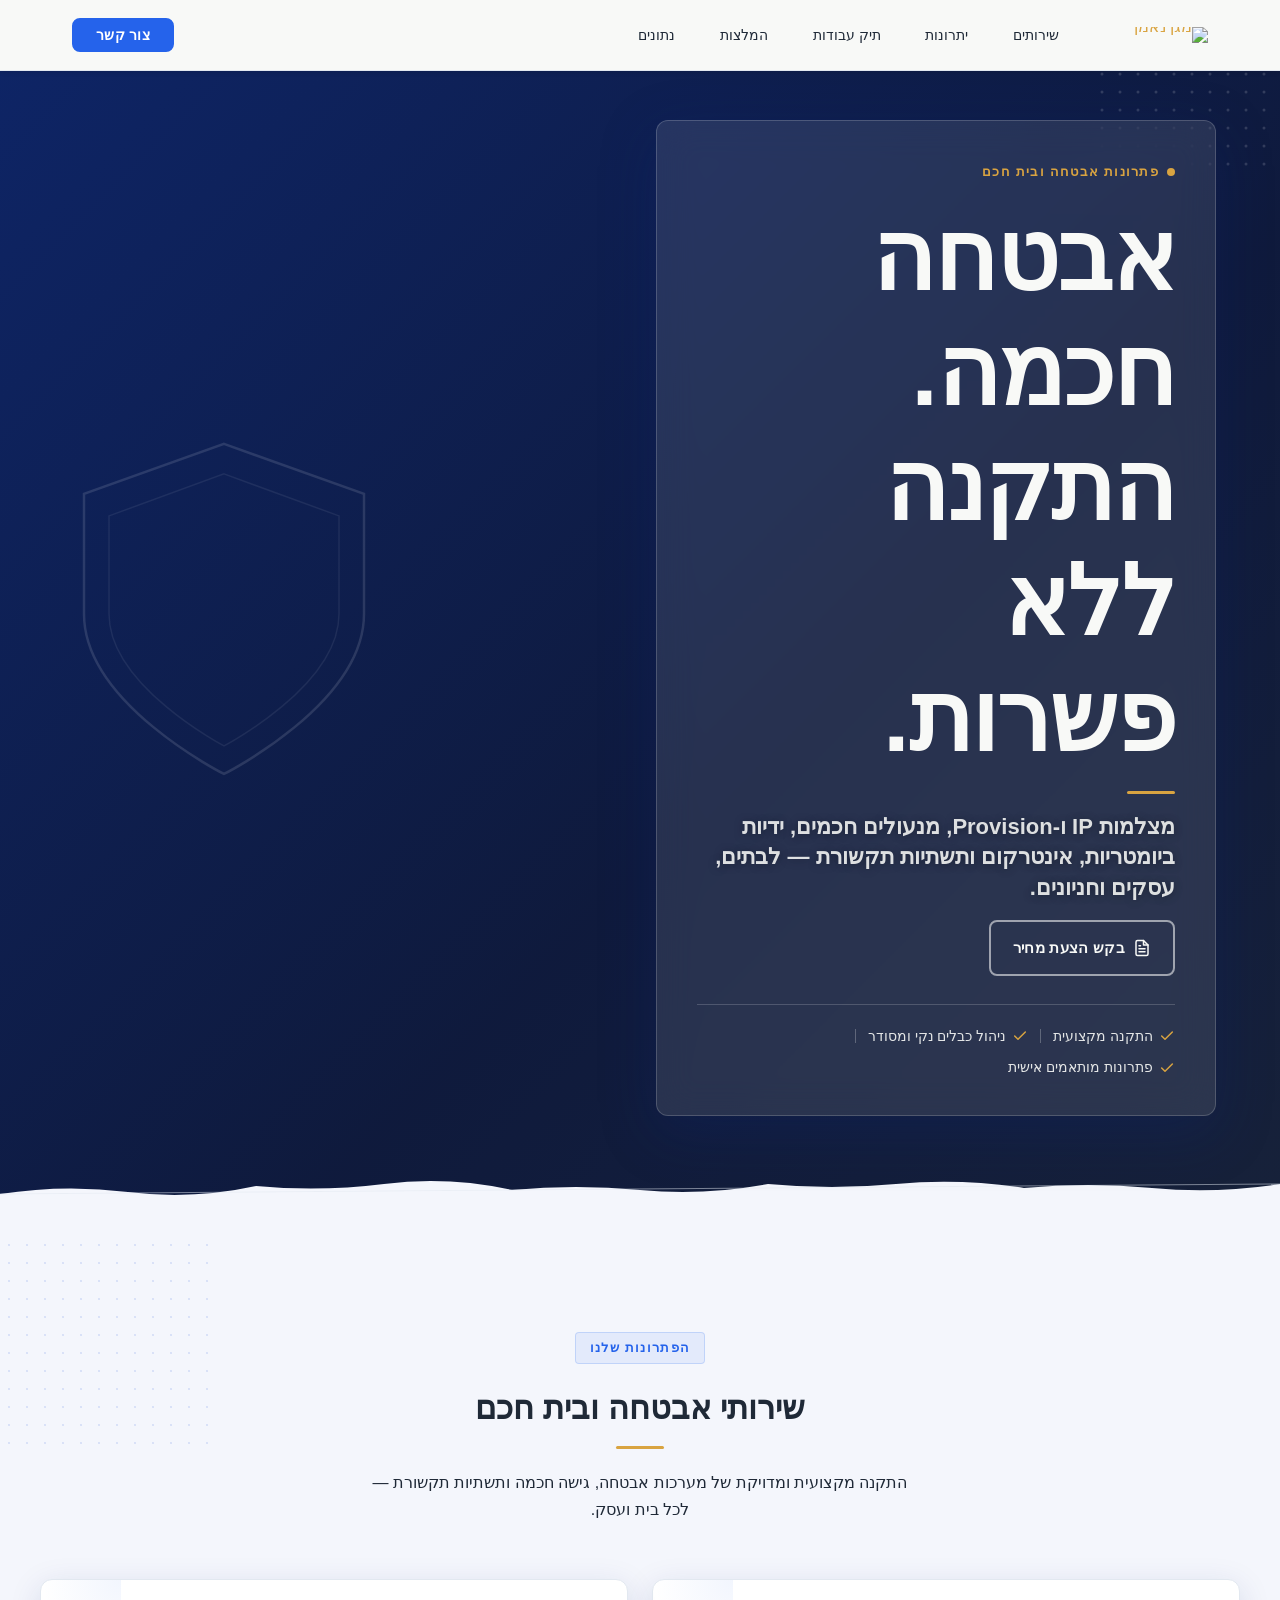
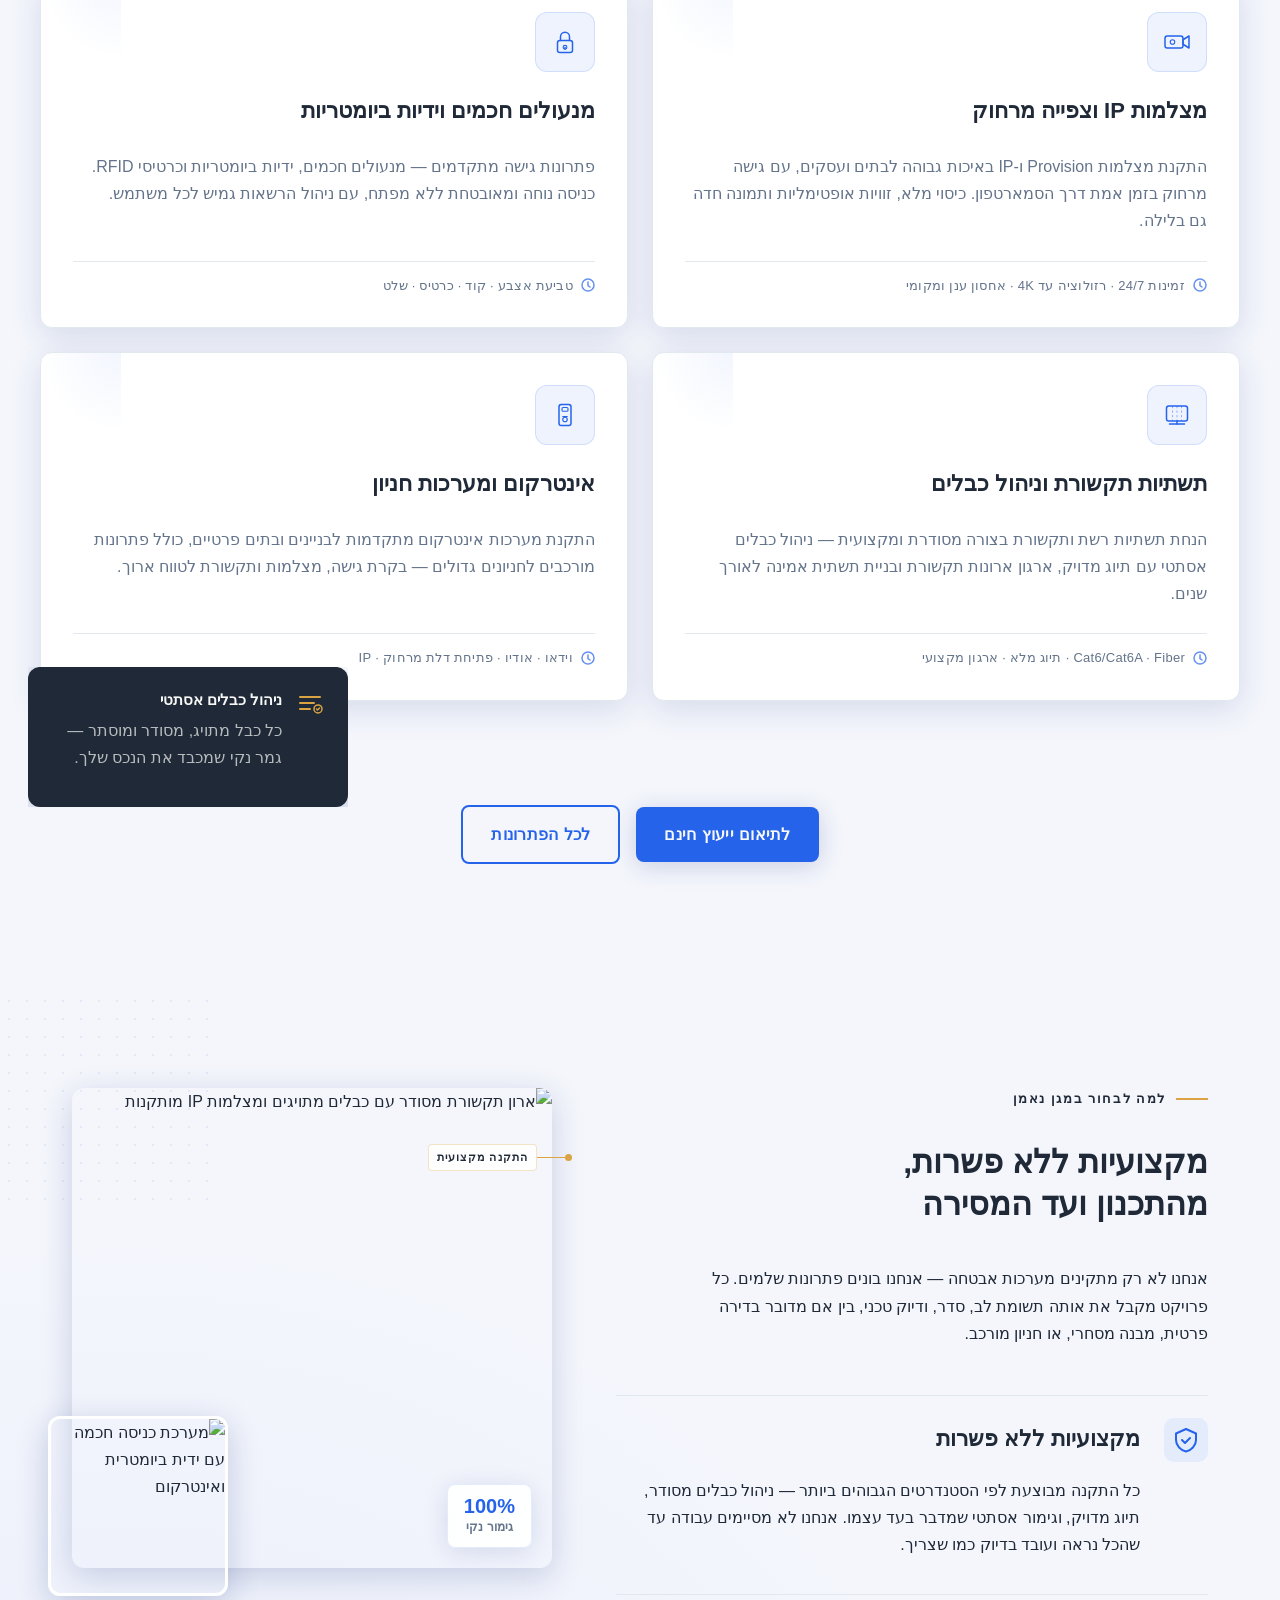
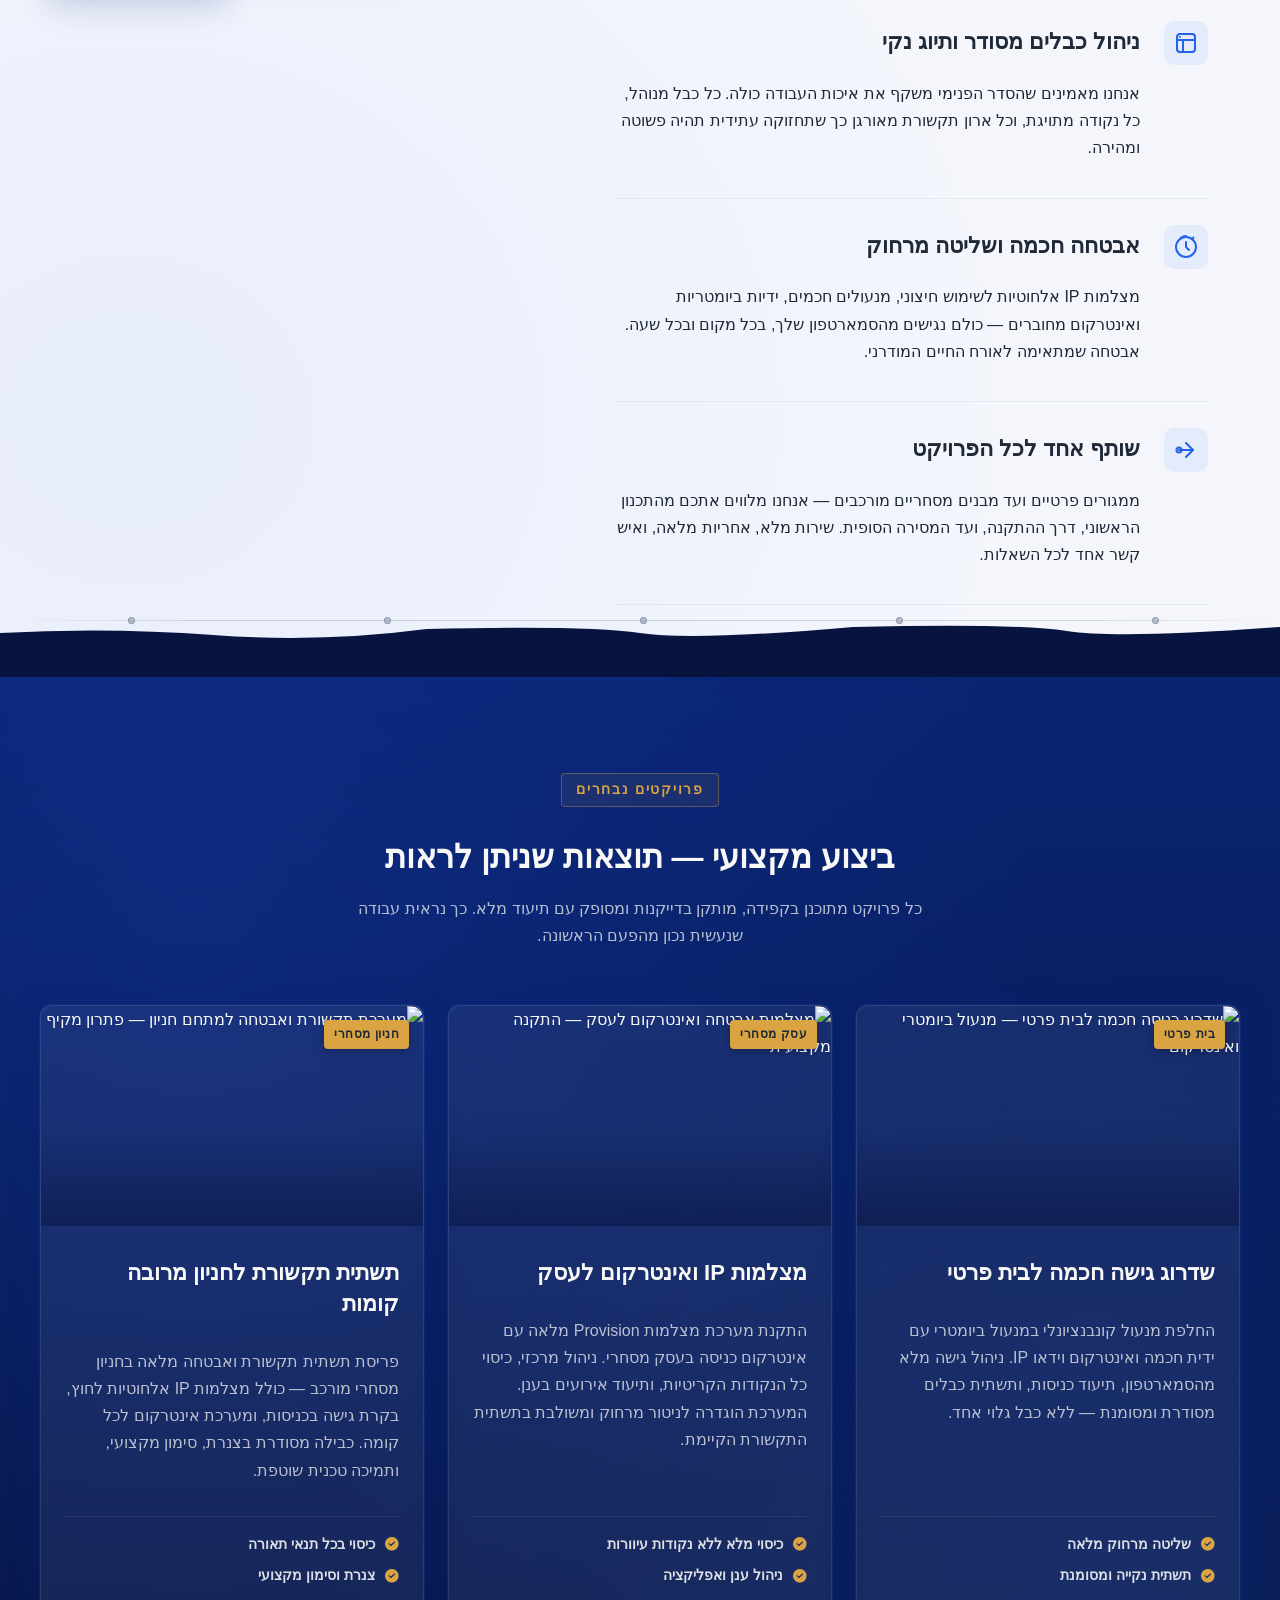
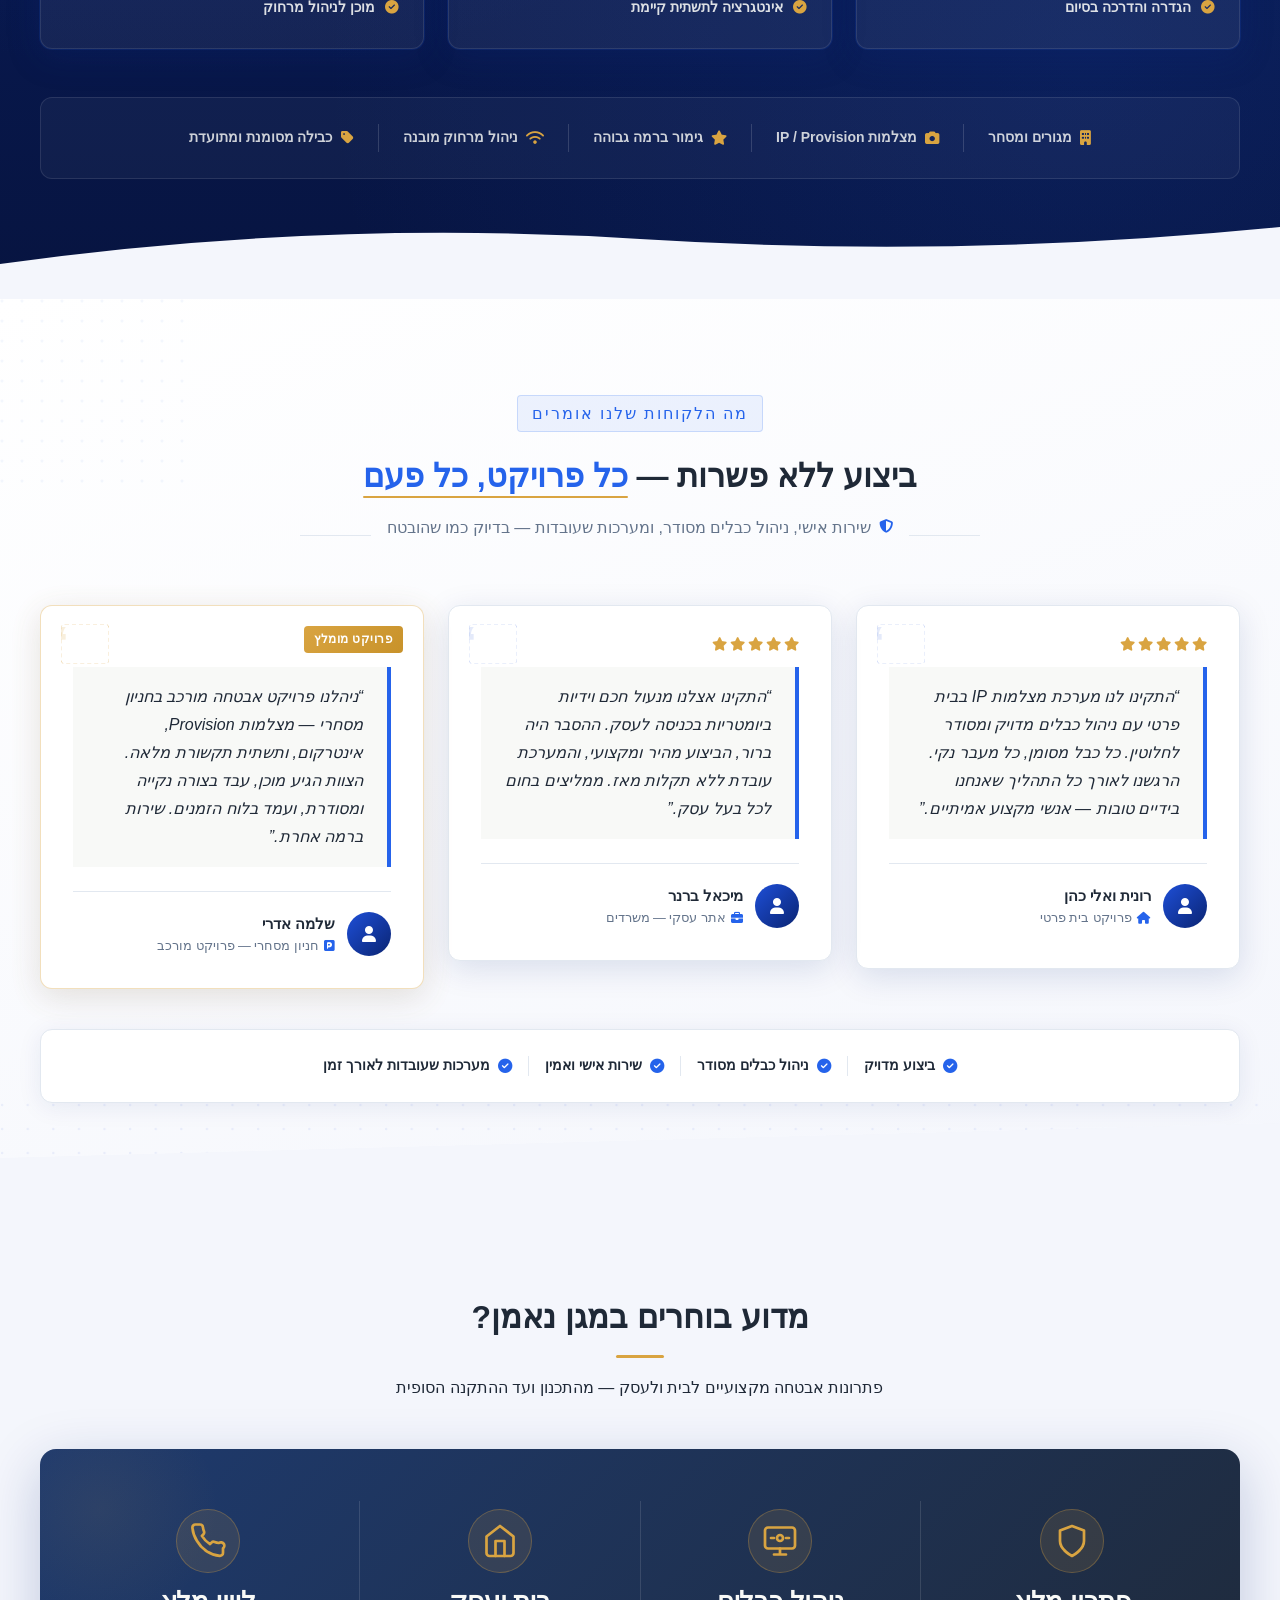
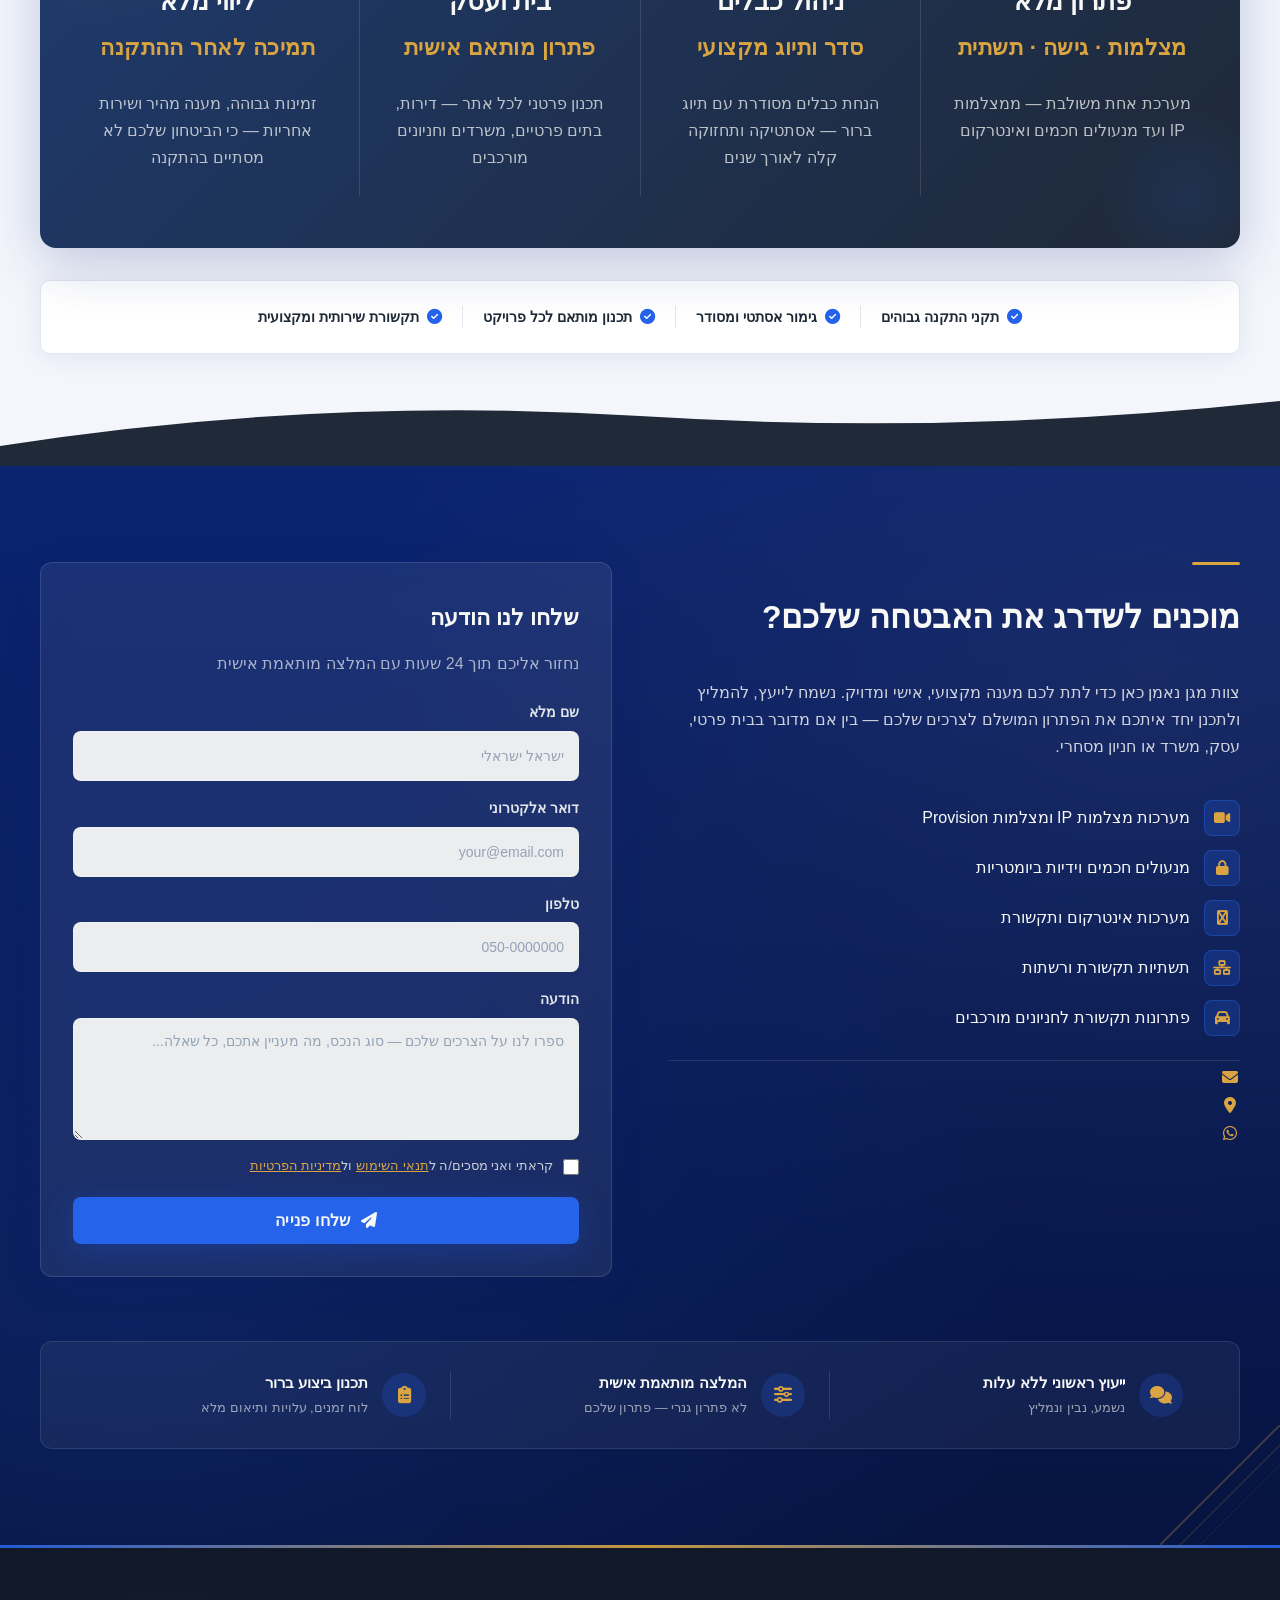
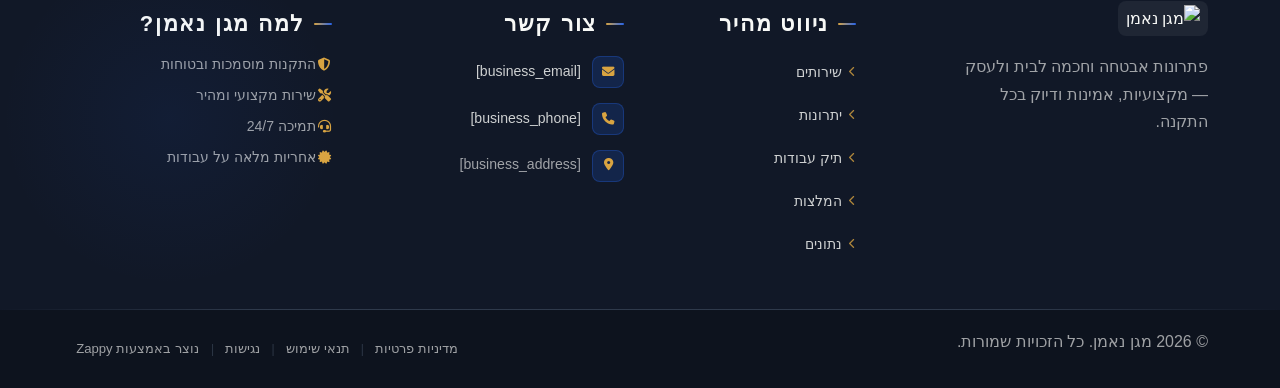
==== commit e12fc3a2: "Background sync: Progressive GitHub Sync" ====
--- a/index.html
+++ b/index.html
@@ -1126,61 +1126,61 @@
 
     <!-- Section Header -->
     <div class="showcase-header">
-      <span class="showcase-eyebrow">פרויקטים נבחרים</span>
-      <h2 class="showcase-title">ביצוע מקצועי — תוצאות שניתן לראות</h2>
+      <p class="zappy-editable"><span class="showcase-eyebrow">פרויקטים נבחרים</span>
+      </p><h2 class="showcase-title">ביצוע מקצועי — תוצאות שניתן לראות</h2>
       <p class="showcase-subtitle">כל פרויקט מתוכנן בקפידה, מותקן בדייקנות ומסופק עם תיעוד מלא. כך נראית עבודה שנעשית נכון מהפעם הראשונה.</p>
     </div>
 
     <!-- Project Cards Grid -->
-    <div class="showcase-grid">
+    <div class="showcase-grid" style="display: grid; --zappy-grid-cols: repeat(3, minmax(0, 1fr)); grid-template-columns: repeat(3, minmax(0, 1fr));" data-zappy-explicit-columns="true">
 
       <!-- Card 1: Private Home Smart Access -->
-      <article class="showcase-card">
+      <article class="showcase-card" data-grid-item-index="0">
         <div class="showcase-card-image-wrap">
-          <img data-placeholder="index-showcase-image-1" data-context="Modern Israeli residential entrance with a sleek biometric smart lock and video intercom panel installed on a white wall next to a wooden front door. Clean cable management, no visible wires. Professional security installation, bright natural lighting, high-end finish." width="600" height="360" src="/assets/site-index-showcase-image-1.webp" alt="שדרוג כניסה חכמה לבית פרטי — מנעול ביומטרי ואינטרקום">
+          <img data-placeholder="index-showcase-image-1" data-context="Modern Israeli residential entrance with a sleek biometric smart lock and video intercom panel installed on a white wall next to a wooden front door. Clean cable management, no visible wires. Professional security installation, bright natural lighting, high-end finish." width="600" height="360" src="/assets/site-index-showcase-image-1.webp" alt="שדרוג כניסה חכמה לבית פרטי — מנעול ביומטרי ואינטרקום" data-element-type="image" data-element-id="img-1778426724385-va24st9fq" >
           <div class="showcase-card-badge">בית פרטי</div>
         </div>
         <div class="showcase-card-body">
           <h3 class="showcase-card-title">שדרוג גישה חכמה לבית פרטי</h3>
           <p class="showcase-card-desc">החלפת מנעול קונבנציונלי במנעול ביומטרי עם ידית חכמה ואינטרקום וידאו IP. ניהול גישה מלא מהסמארטפון, תיעוד כניסות, ותשתית כבלים מסודרת ומסומנת — ללא כבל גלוי אחד.</p>
           <ul class="showcase-card-outcomes">
-            <li><i class="fa-solid fa-circle-check"></i> שליטה מרחוק מלאה</li>
-            <li><i class="fa-solid fa-circle-check"></i> תשתית נקייה ומסומנת</li>
-            <li><i class="fa-solid fa-circle-check"></i> הגדרה והדרכה בסיום</li>
+            <li><i class="fa-solid fa-circle-check" data-element-type="icon" data-element-id="icon-1778426724383-93eyhimnw" data-icon-type="fontawesome" style="pointer-events: auto; cursor: pointer;"></i> שליטה מרחוק מלאה</li>
+            <li><i class="fa-solid fa-circle-check" data-element-type="icon" data-element-id="icon-1778426724383-knyxg5xiz" data-icon-type="fontawesome" style="pointer-events: auto; cursor: pointer;"></i> תשתית נקייה ומסומנת</li>
+            <li><i class="fa-solid fa-circle-check" data-element-type="icon" data-element-id="icon-1778426724383-s6tt2r9fn" data-icon-type="fontawesome" style="pointer-events: auto; cursor: pointer;"></i> הגדרה והדרכה בסיום</li>
           </ul>
         </div>
       </article>
 
       <!-- Card 2: Business Camera & Intercom -->
-      <article class="showcase-card">
+      <article class="showcase-card" data-grid-item-index="1">
         <div class="showcase-card-image-wrap">
-          <img data-placeholder="index-showcase-image-2" data-context="Commercial office building lobby or storefront in Israel with multiple Provision IP security cameras installed on ceiling and walls, plus a professional intercom system at the entrance. Organized server rack visible in background, clean professional installation, modern business environment, bright interior lighting." width="600" height="360" src="/assets/site-index-showcase-image-2.webp" alt="מצלמות אבטחה ואינטרקום לעסק — התקנה מקצועית">
+          <img data-placeholder="index-showcase-image-2" data-context="Commercial office building lobby or storefront in Israel with multiple Provision IP security cameras installed on ceiling and walls, plus a professional intercom system at the entrance. Organized server rack visible in background, clean professional installation, modern business environment, bright interior lighting." width="600" height="360" src="/assets/site-index-showcase-image-2.webp" alt="מצלמות אבטחה ואינטרקום לעסק — התקנה מקצועית" data-element-type="image" data-element-id="img-1778426724385-brqtyejyb" >
           <div class="showcase-card-badge">עסק מסחרי</div>
         </div>
         <div class="showcase-card-body">
           <h3 class="showcase-card-title">מצלמות IP ואינטרקום לעסק</h3>
           <p class="showcase-card-desc">התקנת מערכת מצלמות Provision מלאה עם אינטרקום כניסה בעסק מסחרי. ניהול מרכזי, כיסוי כל הנקודות הקריטיות, ותיעוד אירועים בענן. המערכת הוגדרה לניטור מרחוק ומשולבת בתשתית התקשורת הקיימת.</p>
           <ul class="showcase-card-outcomes">
-            <li><i class="fa-solid fa-circle-check"></i> כיסוי מלא ללא נקודות עיוורות</li>
-            <li><i class="fa-solid fa-circle-check"></i> ניהול ענן ואפליקציה</li>
-            <li><i class="fa-solid fa-circle-check"></i> אינטגרציה לתשתית קיימת</li>
+            <li><i class="fa-solid fa-circle-check" data-element-type="icon" data-element-id="icon-1778426724383-m5qgo55ao" data-icon-type="fontawesome" style="pointer-events: auto; cursor: pointer;"></i> כיסוי מלא ללא נקודות עיוורות</li>
+            <li><i class="fa-solid fa-circle-check" data-element-type="icon" data-element-id="icon-1778426724383-pg4qekl79" data-icon-type="fontawesome" style="pointer-events: auto; cursor: pointer;"></i> ניהול ענן ואפליקציה</li>
+            <li><i class="fa-solid fa-circle-check" data-element-type="icon" data-element-id="icon-1778426724383-l7csdvx1h" data-icon-type="fontawesome" style="pointer-events: auto; cursor: pointer;"></i> אינטגרציה לתשתית קיימת</li>
           </ul>
         </div>
       </article>
 
       <!-- Card 3: Parking Facility Communication -->
-      <article class="showcase-card">
+      <article class="showcase-card" data-grid-item-index="2">
         <div class="showcase-card-image-wrap">
-          <img data-placeholder="index-showcase-image-3" data-context="Underground parking facility in Israel with professional IP camera system and communication infrastructure installed. Visible structured cabling in conduits along ceiling, access control panel at entrance barrier, clean labeled cable management, professional security installation in a large commercial parking garage with good lighting." width="600" height="360" src="/assets/site-index-showcase-image-3.webp" alt="מערכת תקשורת ואבטחה למתחם חניון — פתרון מקיף">
+          <img data-placeholder="index-showcase-image-3" data-context="Underground parking facility in Israel with professional IP camera system and communication infrastructure installed. Visible structured cabling in conduits along ceiling, access control panel at entrance barrier, clean labeled cable management, professional security installation in a large commercial parking garage with good lighting." width="600" height="360" src="/assets/site-index-showcase-image-3.webp" alt="מערכת תקשורת ואבטחה למתחם חניון — פתרון מקיף" data-element-type="image" data-element-id="img-1778426724385-gvs26rceo" >
           <div class="showcase-card-badge">חניון מסחרי</div>
         </div>
         <div class="showcase-card-body">
           <h3 class="showcase-card-title">תשתית תקשורת לחניון מרובה קומות</h3>
           <p class="showcase-card-desc">פריסת תשתית תקשורת ואבטחה מלאה בחניון מסחרי מורכב — כולל מצלמות IP אלחוטיות לחוץ, בקרת גישה בכניסות, ומערכת אינטרקום לכל קומה. כבילה מסודרת בצנרת, סימון מקצועי, ותמיכה טכנית שוטפת.</p>
           <ul class="showcase-card-outcomes">
-            <li><i class="fa-solid fa-circle-check"></i> כיסוי בכל תנאי תאורה</li>
-            <li><i class="fa-solid fa-circle-check"></i> צנרת וסימון מקצועי</li>
-            <li><i class="fa-solid fa-circle-check"></i> מוכן לניהול מרחוק</li>
+            <li><i class="fa-solid fa-circle-check" data-element-type="icon" data-element-id="icon-1778426724383-q5w4usqo9" data-icon-type="fontawesome" style="pointer-events: auto; cursor: pointer;"></i> כיסוי בכל תנאי תאורה</li>
+            <li><i class="fa-solid fa-circle-check" data-element-type="icon" data-element-id="icon-1778426724383-gz2e3qj7a" data-icon-type="fontawesome" style="pointer-events: auto; cursor: pointer;"></i> צנרת וסימון מקצועי</li>
+            <li><i class="fa-solid fa-circle-check" data-element-type="icon" data-element-id="icon-1778426724383-1s8yldynz" data-icon-type="fontawesome" style="pointer-events: auto; cursor: pointer;"></i> מוכן לניהול מרחוק</li>
           </ul>
         </div>
       </article>
@@ -1196,22 +1196,22 @@
       </div>
       <div class="spec-divider"></div>
       <div class="spec-badge">
-        <i class="fa-solid fa-camera"></i>
+        <i class="fa-solid fa-camera" data-element-type="icon" data-element-id="icon-1778426724383-v5gw7v7df" data-icon-type="fontawesome"></i>
         <span>מצלמות IP / Provision</span>
       </div>
       <div class="spec-divider"></div>
       <div class="spec-badge">
-        <i class="fa-solid fa-star"></i>
+        <i class="fa-solid fa-star" data-element-type="icon" data-element-id="icon-1778426724383-5t0ttnu1s" data-icon-type="fontawesome"></i>
         <span>גימור ברמה גבוהה</span>
       </div>
       <div class="spec-divider"></div>
       <div class="spec-badge">
-        <i class="fa-solid fa-wifi"></i>
+        <i class="fa-solid fa-wifi" data-element-type="icon" data-element-id="icon-1778426724383-28o71l4mq" data-icon-type="fontawesome"></i>
         <span>ניהול מרחוק מובנה</span>
       </div>
       <div class="spec-divider"></div>
       <div class="spec-badge">
-        <i class="fa-solid fa-tag"></i>
+        <i class="fa-solid fa-tag" data-element-type="icon" data-element-id="icon-1778426724383-bvkk3jnai" data-icon-type="fontawesome"></i>
         <span>כבילה מסומנת ומתועדת</span>
       </div>
     </div>
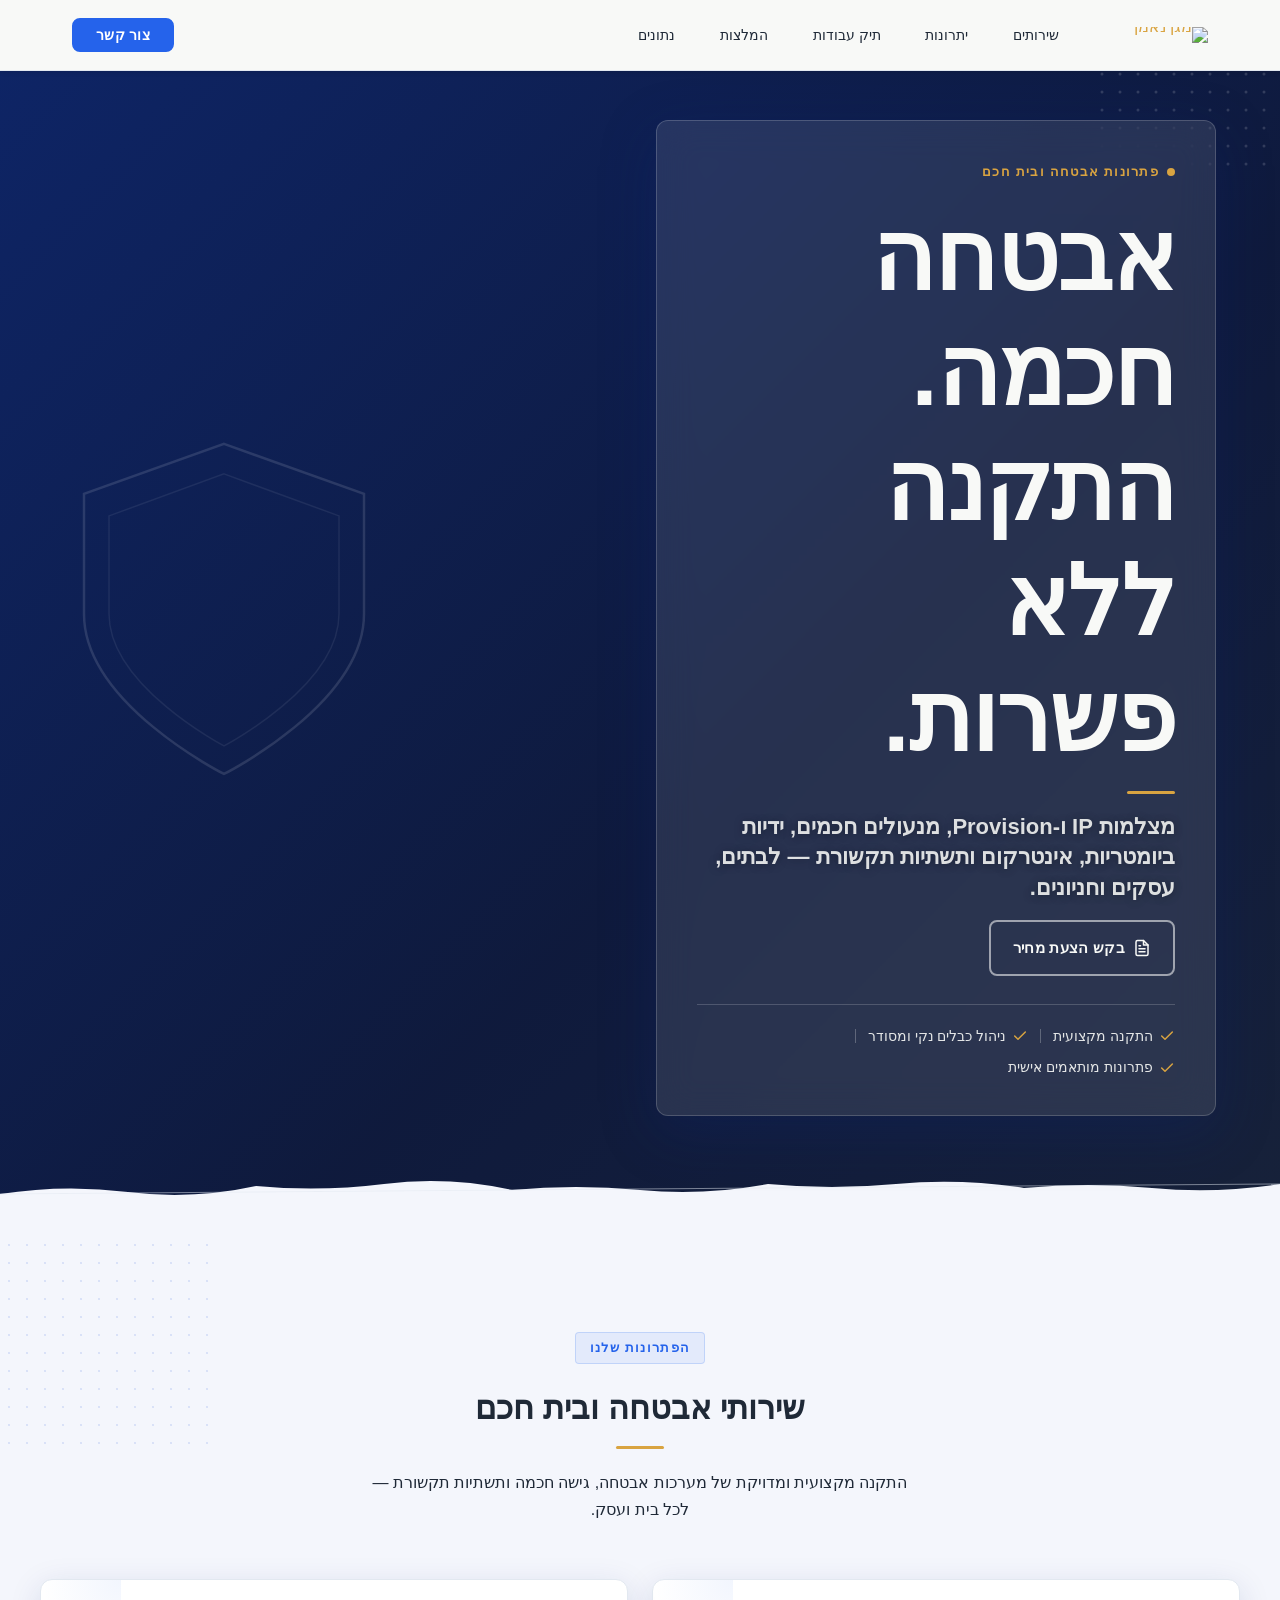
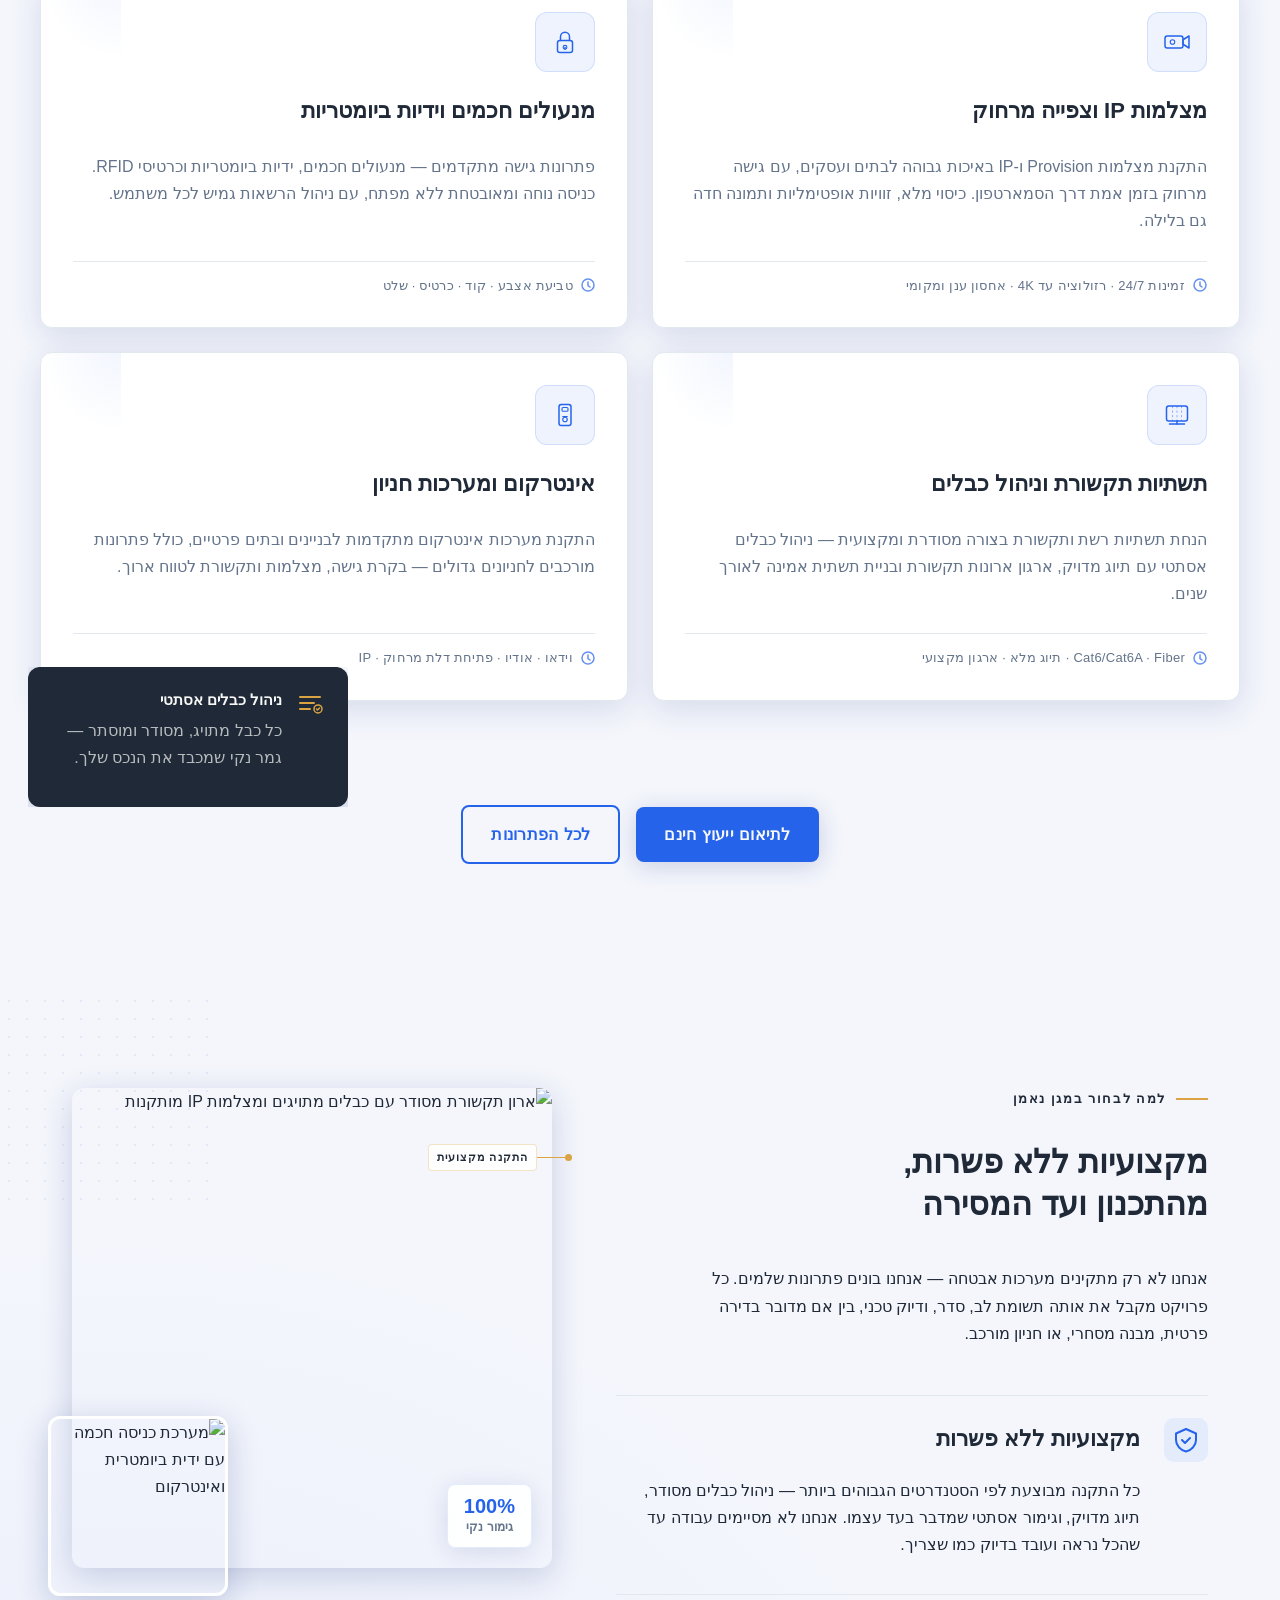
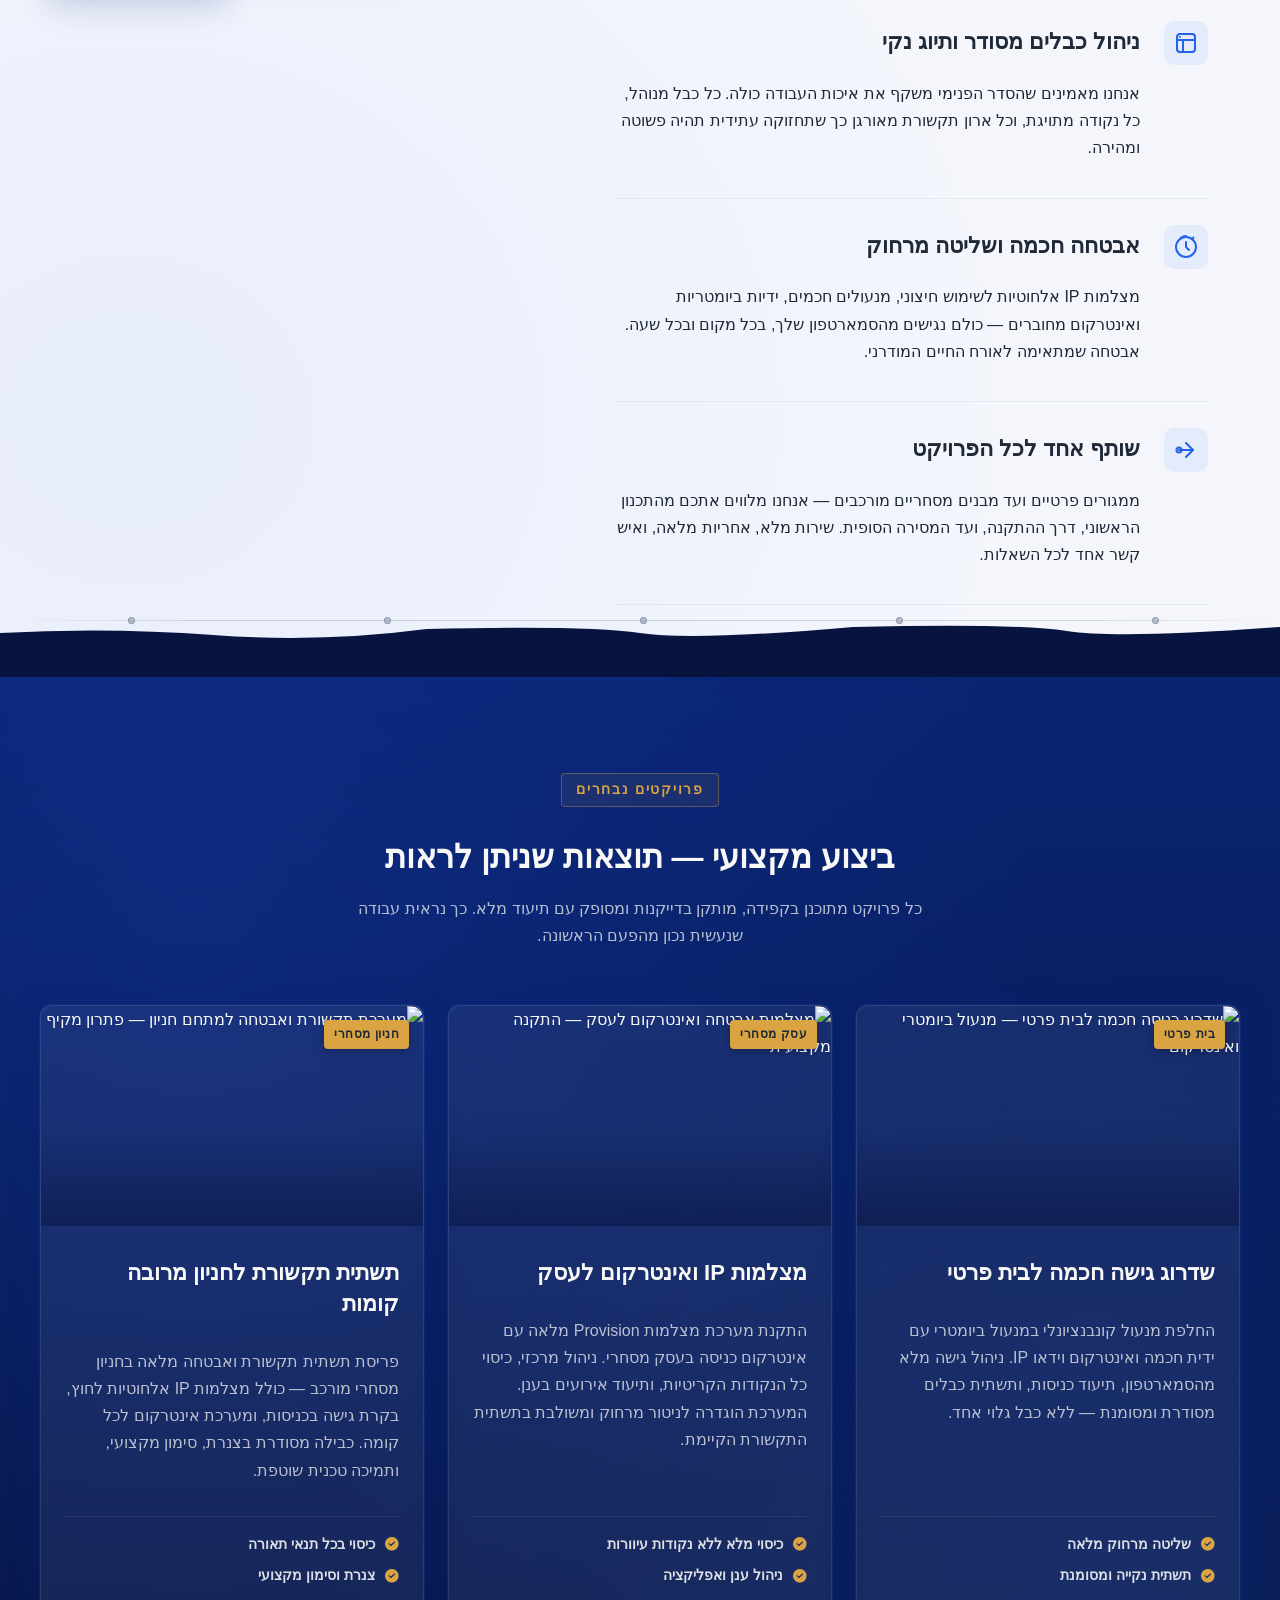
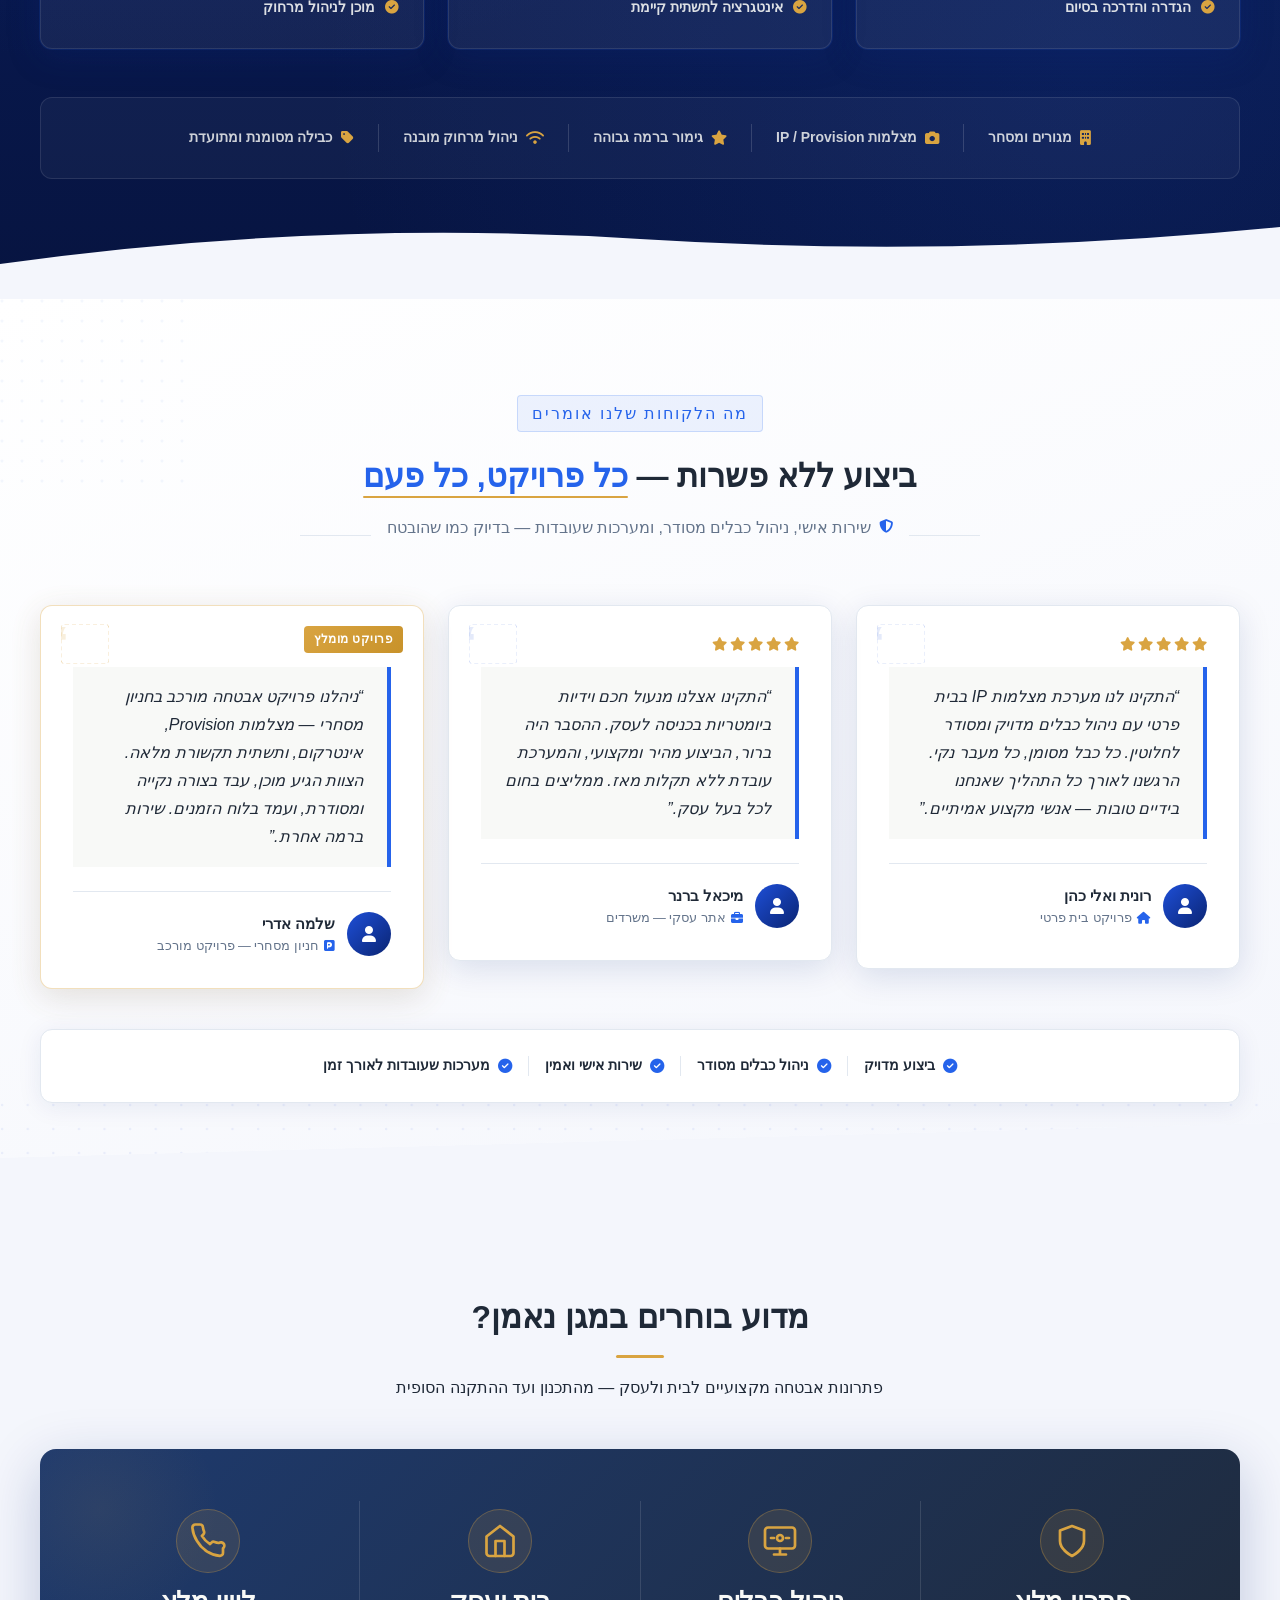
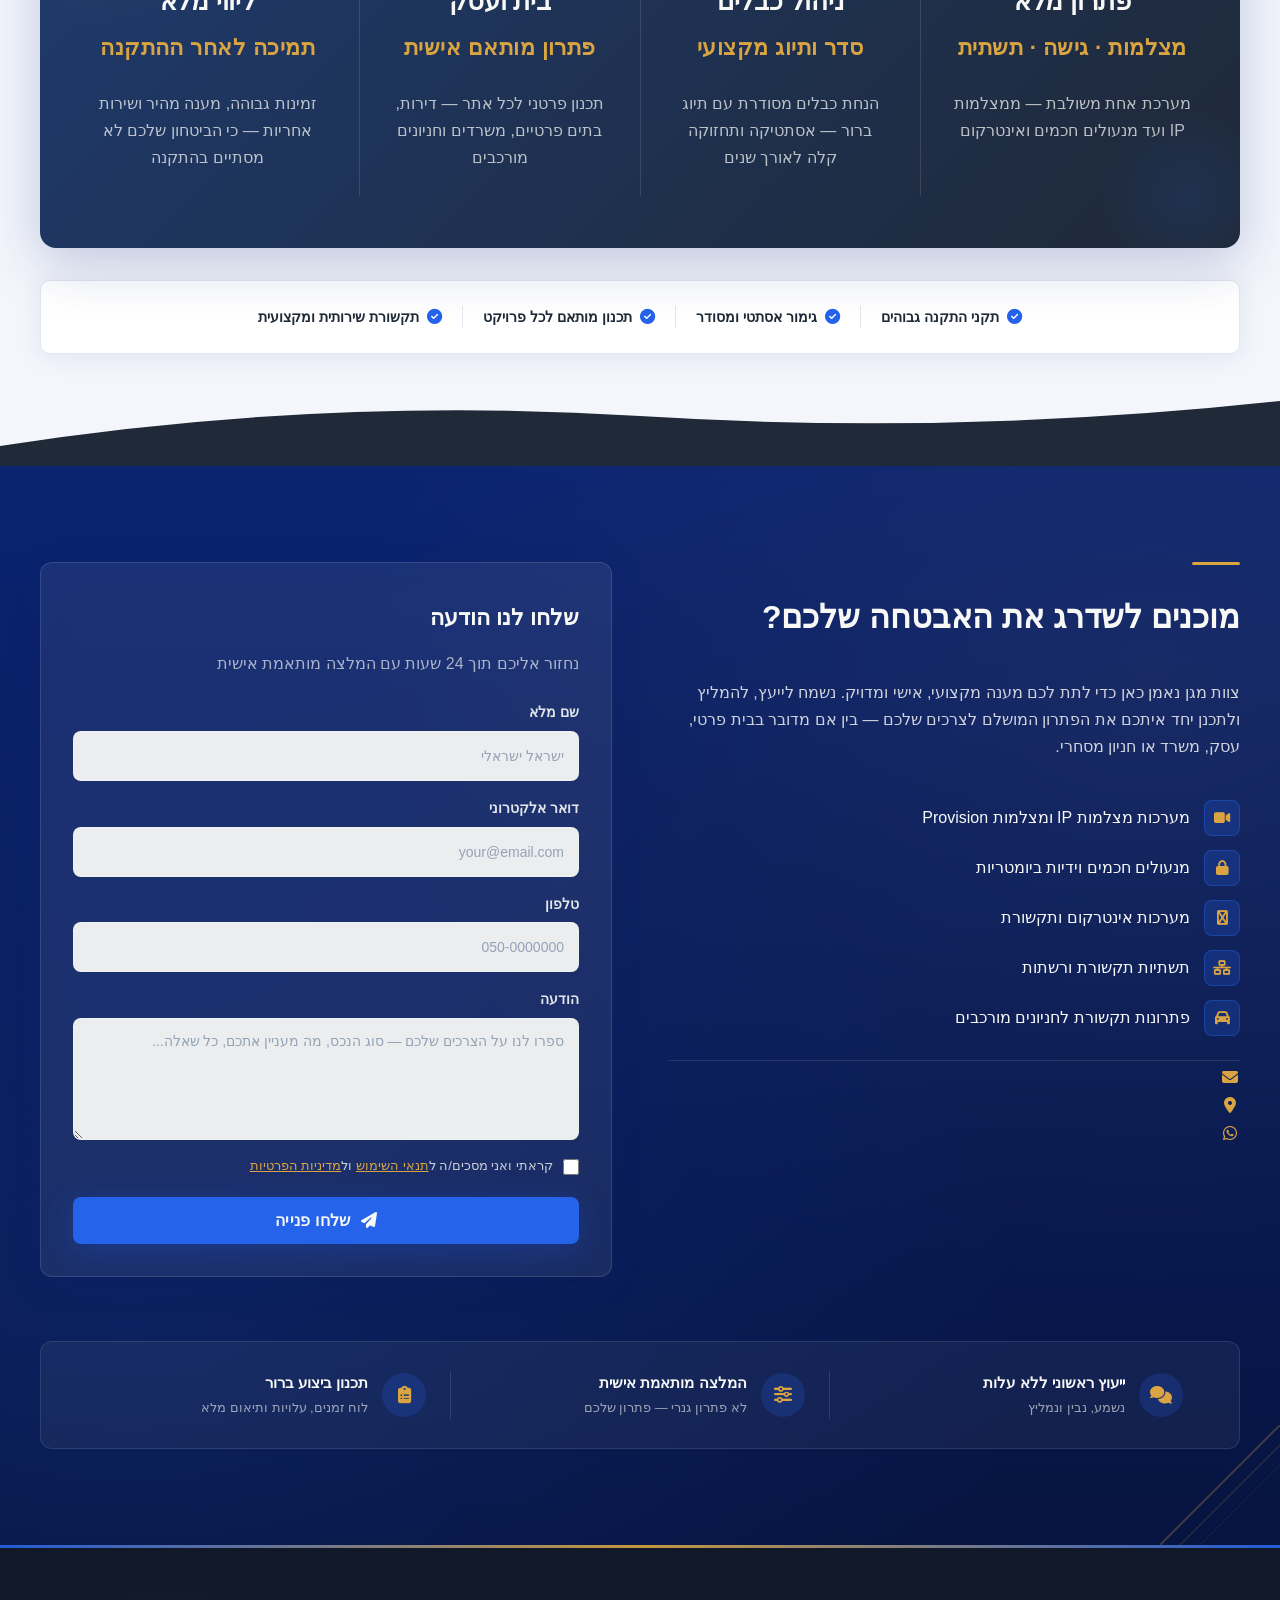
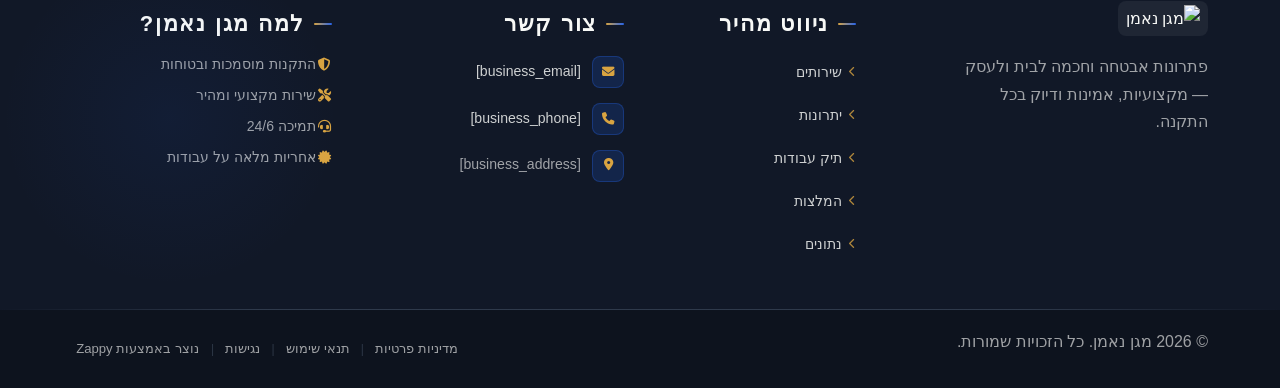
==== commit 29ef59a7: "Background sync: Progressive GitHub Sync" ====
--- a/index.html
+++ b/index.html
@@ -1517,78 +1517,72 @@
 
   <div class="index-contact-container">
     <!-- Two-column layout -->
-    <div class="index-contact-grid">
+    <div class="index-contact-grid" data-zappy-grid-align="start">
 
       <!-- START column: persuasive closing content -->
-      <div class="index-contact-content">
+      <div class="index-contact-content" data-grid-item-index="0">
         <div class="index-contact-amber-rule" aria-hidden="true"></div>
-        <h2 class="index-contact-heading">מוכנים לשדרג את האבטחה שלכם?</h2>
-        <p class="index-contact-intro">צוות מגן נאמן כאן כדי לתת לכם מענה מקצועי, אישי ומדויק. נשמח לייעץ, להמליץ ולתכנן יחד איתכם את הפתרון המושלם לצרכים שלכם — בין אם מדובר בבית פרטי, עסק, משרד או חניון מסחרי.</p>
-
-        <ul class="index-contact-topics">
-          <li>
-            <span class="index-contact-topic-icon" aria-hidden="true"><i class="fas fa-video"></i></span>
+        <h2 class="index-contact-heading" >מוכנים לשדרג את האבטחה שלכם?</h2>
+        <p class="index-contact-intro" >צוות מגן נאמן כאן כדי לתת לכם מענה מקצועי, אישי ומדויק. נשמח לייעץ, להמליץ ולתכנן יחד איתכם את הפתרון המושלם לצרכים שלכם — בין אם מדובר בבית פרטי, עסק, משרד או חניון מסחרי.</p>
+
+        <ul class="index-contact-topics" ><li>
+            <span class="index-contact-topic-icon" aria-hidden="true"><i class="fas fa-video" data-element-type="icon" data-element-id="icon-1778426724384-dd0u3sbcx" data-icon-type="fontawesome" style="pointer-events: auto; cursor: pointer;"></i></span>
             <span>מערכות מצלמות IP ומצלמות Provision</span>
-          </li>
-          <li>
-            <span class="index-contact-topic-icon" aria-hidden="true"><i class="fas fa-lock"></i></span>
+          </li><li>
+            <span class="index-contact-topic-icon" aria-hidden="true"><i class="fas fa-lock" data-element-type="icon" data-element-id="icon-1778426724384-2yhjs93qq" data-icon-type="fontawesome" style="pointer-events: auto; cursor: pointer;"></i></span>
             <span>מנעולים חכמים וידיות ביומטריות</span>
-          </li>
-          <li>
-            <span class="index-contact-topic-icon" aria-hidden="true"><i class="fas fa-intercom"></i></span>
+          </li><li>
+            <span class="index-contact-topic-icon" aria-hidden="true"><i class="fas fa-intercom" style="cursor: pointer;"></i></span>
             <span>מערכות אינטרקום ותקשורת</span>
-          </li>
-          <li>
-            <span class="index-contact-topic-icon" aria-hidden="true"><i class="fas fa-network-wired"></i></span>
+          </li><li>
+            <span class="index-contact-topic-icon" aria-hidden="true"><i class="fas fa-network-wired" data-element-type="icon" data-element-id="icon-1778426724384-d6vudzeee" data-icon-type="fontawesome" style="pointer-events: auto; cursor: pointer;"></i></span>
             <span>תשתיות תקשורת ורשתות</span>
-          </li>
-          <li>
-            <span class="index-contact-topic-icon" aria-hidden="true"><i class="fas fa-car"></i></span>
+          </li><li>
+            <span class="index-contact-topic-icon" aria-hidden="true"><i class="fas fa-car" data-element-type="icon" data-element-id="icon-1778426724384-59b99l8ts" data-icon-type="fontawesome" style="pointer-events: auto; cursor: pointer;"></i></span>
             <span>פתרונות תקשורת לחניונים מורכבים</span>
-          </li>
-        </ul>
+          </li></ul>
 
         
 
         <div class="index-contact-direct-info">
           <div class="index-contact-info-item">
-            <i class="fas fa-envelope" aria-hidden="true"></i>
+            <i class="fas fa-envelope" aria-hidden="true" data-element-type="icon" data-element-id="icon-1778426724384-66q8y8p29" data-icon-type="fontawesome" style="pointer-events: auto; cursor: pointer;"></i>
             
           </div>
           <div class="index-contact-info-item">
-            <i class="fas fa-map-marker-alt" aria-hidden="true"></i>
+            <i class="fas fa-map-marker-alt" aria-hidden="true" data-element-type="icon" data-element-id="icon-1778426724384-oq5oh4fx6" data-icon-type="fontawesome" style="pointer-events: auto; cursor: pointer;"></i>
             
           </div>
           <div class="index-contact-info-item">
-            <i class="fab fa-whatsapp" aria-hidden="true"></i>
+            <i class="fab fa-whatsapp" aria-hidden="true" data-element-type="icon" data-element-id="icon-1778426724384-6zzldys01" data-icon-type="fontawesome" style="pointer-events: auto; cursor: pointer;"></i>
             
           </div>
         </div>
       </div>
 
       <!-- END column: contact form card -->
-      <div class="index-contact-form-card">
+      <div class="index-contact-form-card" data-grid-item-index="1">
         <div class="index-contact-form-header">
           <h3 class="index-contact-form-title">שלחו לנו הודעה</h3>
           <p class="index-contact-form-subtitle">נחזור אליכם תוך 24 שעות עם המלצה מותאמת אישית</p>
         </div>
 
-        <form class="contact-form" novalidate="">
+        <form class="contact-form" novalidate="" __gcruniqueid="1">
           <div class="index-contact-field">
             <label for="contact-name">שם מלא</label>
-            <input type="text" id="contact-name" name="name" placeholder="ישראל ישראלי" required="">
+            <input type="text" id="contact-name" name="name" placeholder="ישראל ישראלי" required="" __gcruniqueid="2">
           </div>
           <div class="index-contact-field">
             <label for="contact-email">דואר אלקטרוני</label>
-            <input type="email" id="contact-email" name="email" placeholder="your@email.com" required="">
+            <input type="email" id="contact-email" name="email" placeholder="your@email.com" required="" __gcruniqueid="3">
           </div>
           <div class="index-contact-field">
             <label for="contact-phone">טלפון</label>
-            <input type="tel" id="contact-phone" name="phone" placeholder="050-0000000" required="">
+            <input type="tel" id="contact-phone" name="phone" placeholder="050-0000000" required="" __gcruniqueid="4">
           </div>
           <div class="index-contact-field">
             <label for="contact-message">הודעה</label>
-            <textarea id="contact-message" name="message" rows="4" placeholder="ספרו לנו על הצרכים שלכם — סוג הנכס, מה מעניין אתכם, כל שאלה..."></textarea>
+            <textarea id="contact-message" name="message" rows="4" placeholder="ספרו לנו על הצרכים שלכם — סוג הנכס, מה מעניין אתכם, כל שאלה..." __gcruniqueid="5"></textarea>
           </div>
 
           <div class="privacy-consent">
@@ -1598,8 +1592,8 @@
             </label>
           </div>
 
-          <button type="submit" class="index-contact-submit-btn">
-            <i class="fas fa-paper-plane"></i>
+          <button type="submit" class="index-contact-submit-btn" data-element-type="button" data-element-id="btn-1778426724379-p9i9k1r04" data-native-element="true">
+            <i class="fas fa-paper-plane" data-element-type="icon" data-icon-type="fontawesome" data-element-id="icon-1778426725786-g67wo5qpo" style="pointer-events: auto; cursor: pointer;"></i>
             <span>שלחו פנייה</span>
           </button>
         </form>
@@ -1609,7 +1603,7 @@
     <!-- Reassurance strip -->
     <div class="index-contact-reassurance">
       <div class="index-contact-reassurance-item">
-        <span class="index-contact-reassurance-icon" aria-hidden="true"><i class="fas fa-comments"></i></span>
+        <span class="index-contact-reassurance-icon" aria-hidden="true"><i class="fas fa-comments" data-element-type="icon" data-element-id="icon-1778426724384-1hjbd4qof" data-icon-type="fontawesome"></i></span>
         <div class="index-contact-reassurance-text">
           <strong>ייעוץ ראשוני ללא עלות</strong>
           <span>נשמע, נבין ונמליץ</span>
@@ -1617,7 +1611,7 @@
       </div>
       <div class="index-contact-reassurance-divider" aria-hidden="true"></div>
       <div class="index-contact-reassurance-item">
-        <span class="index-contact-reassurance-icon" aria-hidden="true"><i class="fas fa-sliders-h"></i></span>
+        <span class="index-contact-reassurance-icon" aria-hidden="true"><i class="fas fa-sliders-h" data-element-type="icon" data-element-id="icon-1778426724384-3uutnat0b" data-icon-type="fontawesome"></i></span>
         <div class="index-contact-reassurance-text">
           <strong>המלצה מותאמת אישית</strong>
           <span>לא פתרון גנרי — פתרון שלכם</span>
@@ -1644,7 +1638,7 @@
         <!-- Company Info -->
         <div class="footer-col footer-brand">
           <div class="footer-logo-wrap">
-            <img src="/assets/security-smart-home-technology-logo.webp" alt="מגן נאמן" class="logo">
+            <img src="/assets/security-smart-home-technology-logo.webp" alt="מגן נאמן" class="logo" data-element-type="image" data-element-id="img-1778426724385-yx3ul1p3p" data-zappy-footer-image="true">
           </div>
           <p class="footer-tagline">פתרונות אבטחה וחכמה לבית ולעסק — מקצועיות, אמינות ודיוק בכל התקנה.</p>
           <div class="footer-social">
@@ -1675,11 +1669,11 @@
           </h3>
           <ul class="footer-contact">
             <li>
-              <span class="contact-icon"><i class="fas fa-envelope"></i></span>
+              <span class="contact-icon"><i class="fas fa-envelope" data-element-type="icon" data-element-id="icon-1778426724384-86u7n4fn3" data-icon-type="fontawesome"></i></span>
               <span class="contact-text"><a href="mailto:[business_email]">[business_email]</a></span>
             </li>
             <li>
-              <span class="contact-icon"><i class="fas fa-phone"></i></span>
+              <span class="contact-icon"><i class="fas fa-phone" data-element-type="icon" data-element-id="icon-1778426724384-jlnhkhtfk" data-icon-type="fontawesome"></i></span>
               <span class="contact-text"><a href="tel:[business_phone]">[business_phone]</a></span>
             </li>
             <li><a href="/"><span class="contact-icon"><i class="fas fa-map-marker-alt"></i></span>
@@ -1693,10 +1687,10 @@
             <span class="heading-accent"></span>למה מגן נאמן?
           </h3>
           <ul class="footer-trust-list">
-            <li><a href="/"><i class="fas fa-shield-alt trust-icon"></i>התקנות מוסמכות ובטוחות</a></li>
-            <li><a href="/"><i class="fas fa-tools trust-icon"></i>שירות מקצועי ומהיר</a></li>
-            <li><a href="/"><i class="fas fa-headset trust-icon"></i>תמיכה 24/7</a></li>
-            <li><a href="/"><i class="fas fa-certificate trust-icon"></i>אחריות מלאה על עבודות</a></li>
+            <li><a href="/"><i class="fas fa-shield-alt trust-icon" data-element-type="icon" data-element-id="icon-1778426724384-1ei9enh0l" data-icon-type="fontawesome"></i>התקנות מוסמכות ובטוחות</a></li>
+            <li><a href="/"><i class="fas fa-tools trust-icon" data-element-type="icon" data-element-id="icon-1778426724384-mdb0dsxlb" data-icon-type="fontawesome"></i>שירות מקצועי ומהיר</a></li>
+            <li><a href="/" ><i class="fas fa-headset trust-icon" data-element-type="icon" data-element-id="icon-1778426724384-po3w2v5y5" data-icon-type="fontawesome" style="cursor: pointer;"></i>תמיכה 24/6</a></li>
+            <li><a href="/"><i class="fas fa-certificate trust-icon" data-element-type="icon" data-element-id="icon-1778426724384-1rs268i22" data-icon-type="fontawesome"></i>אחריות מלאה על עבודות</a></li>
           </ul>
         </div>
 
